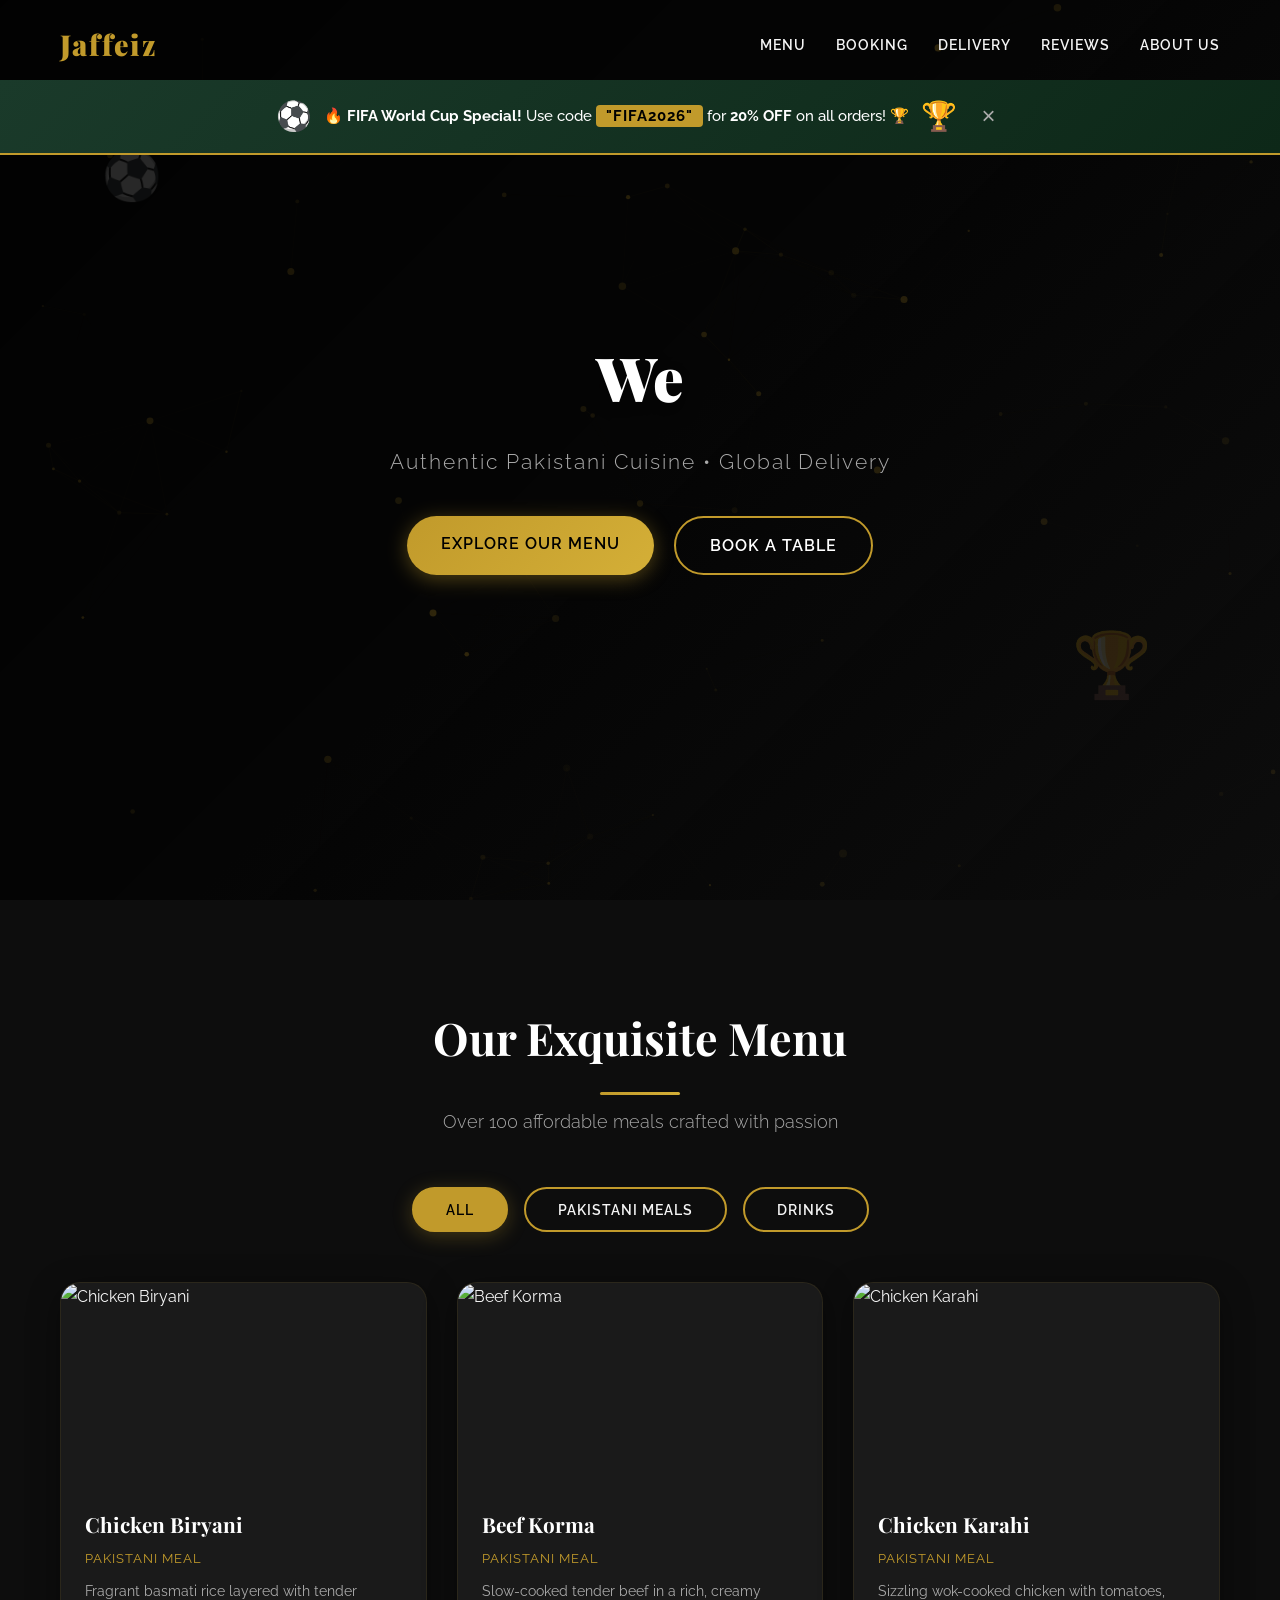
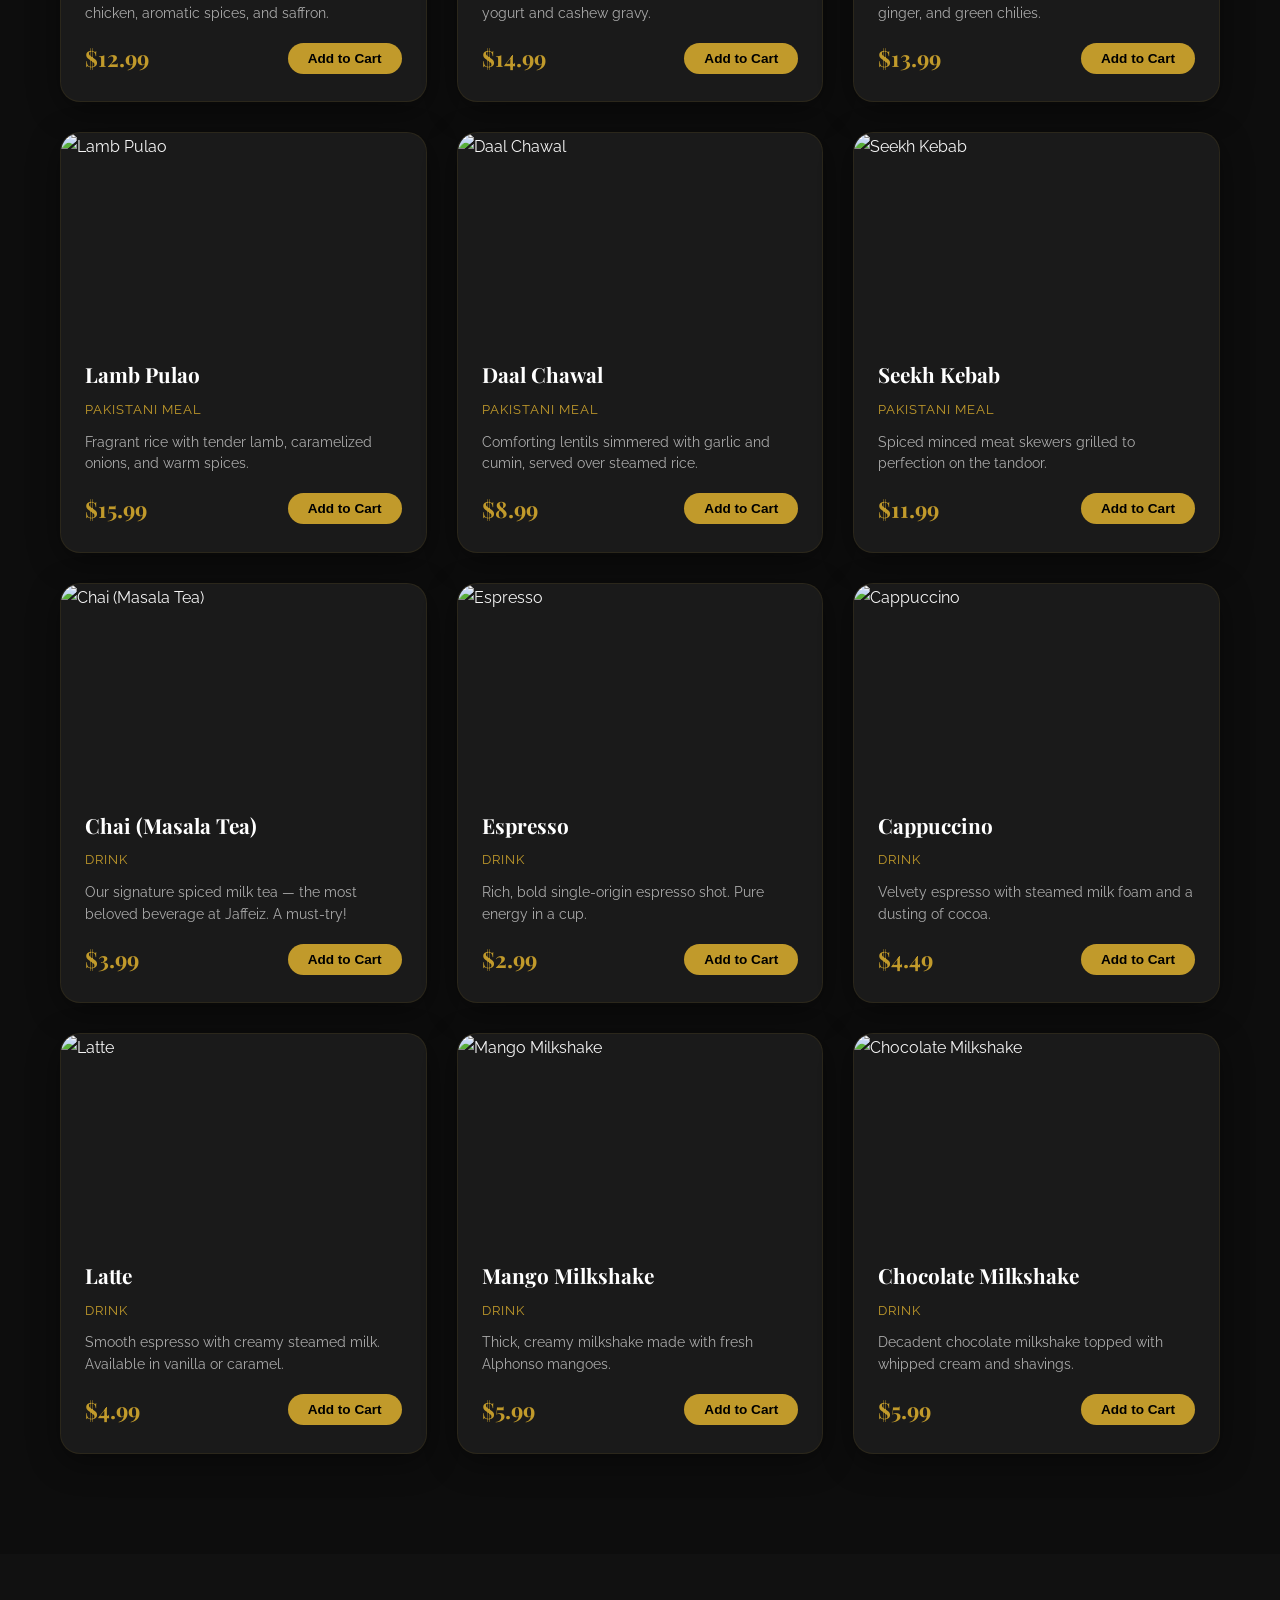
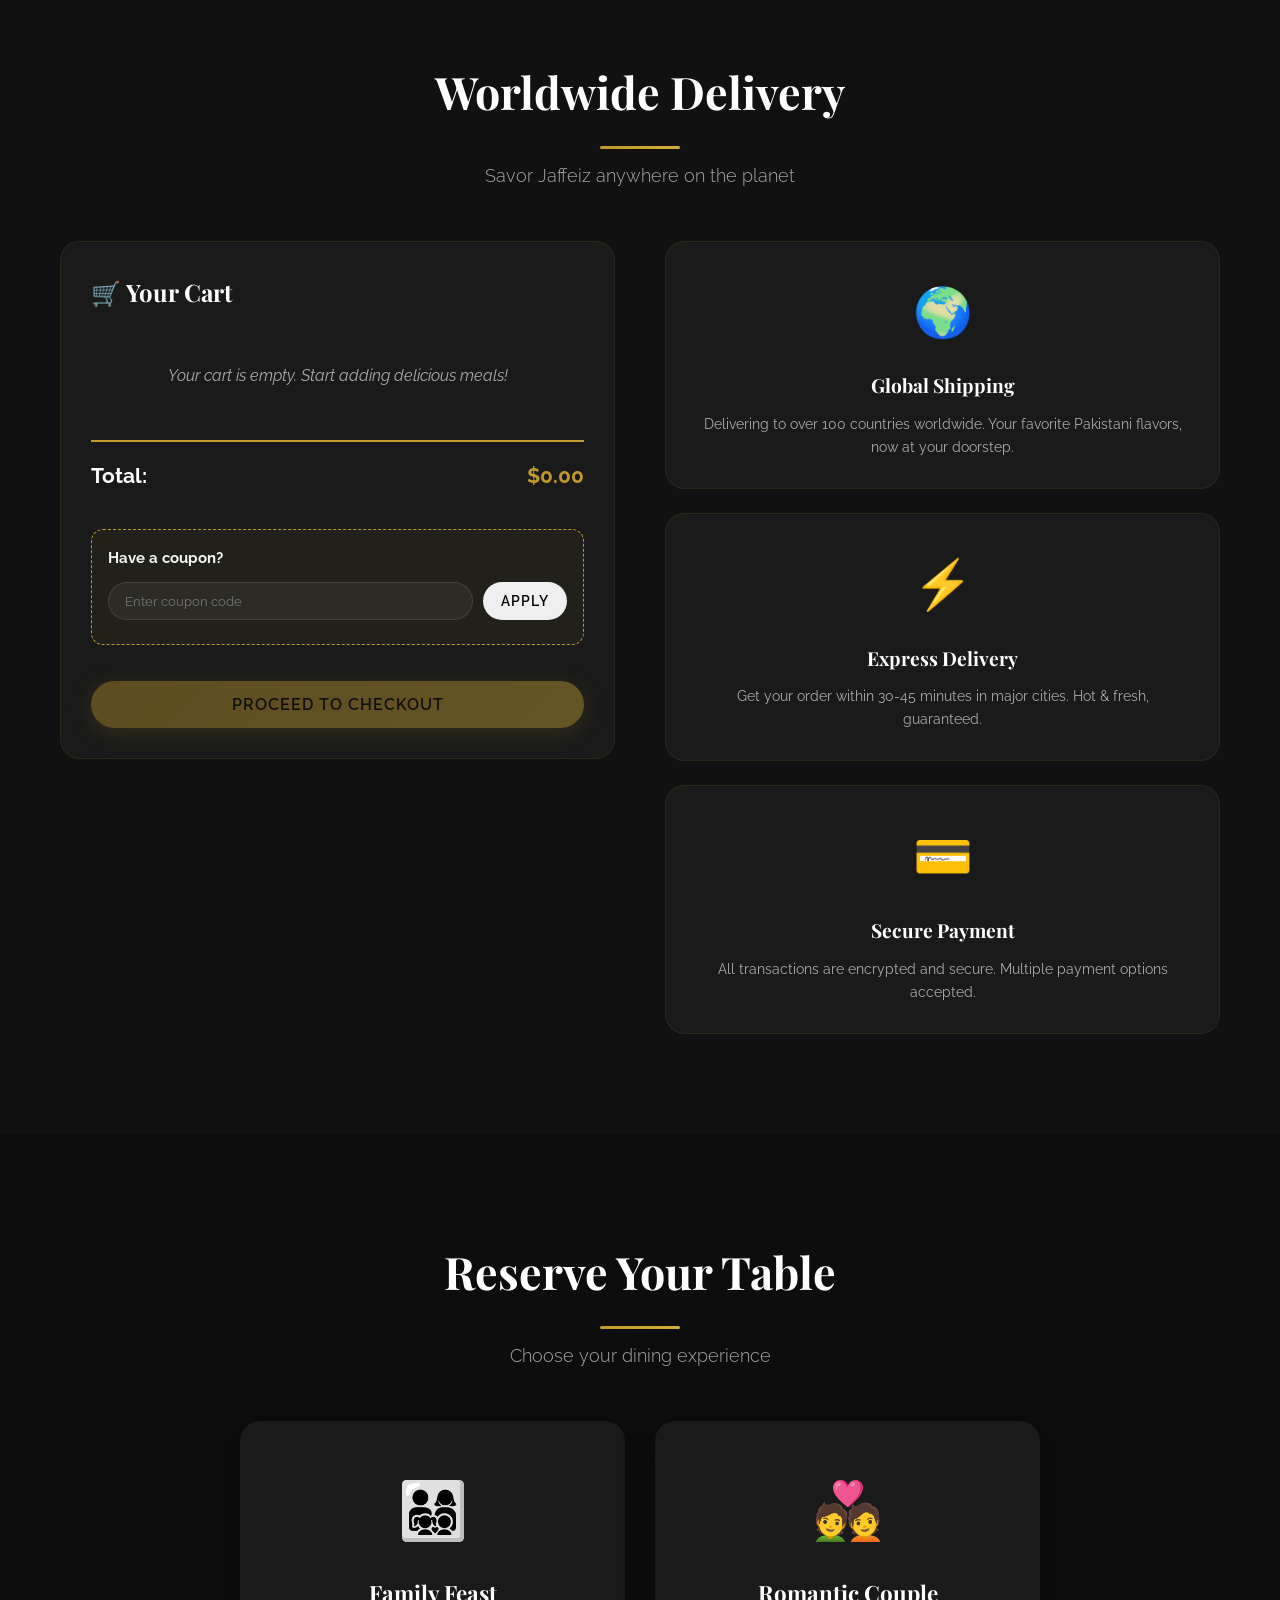
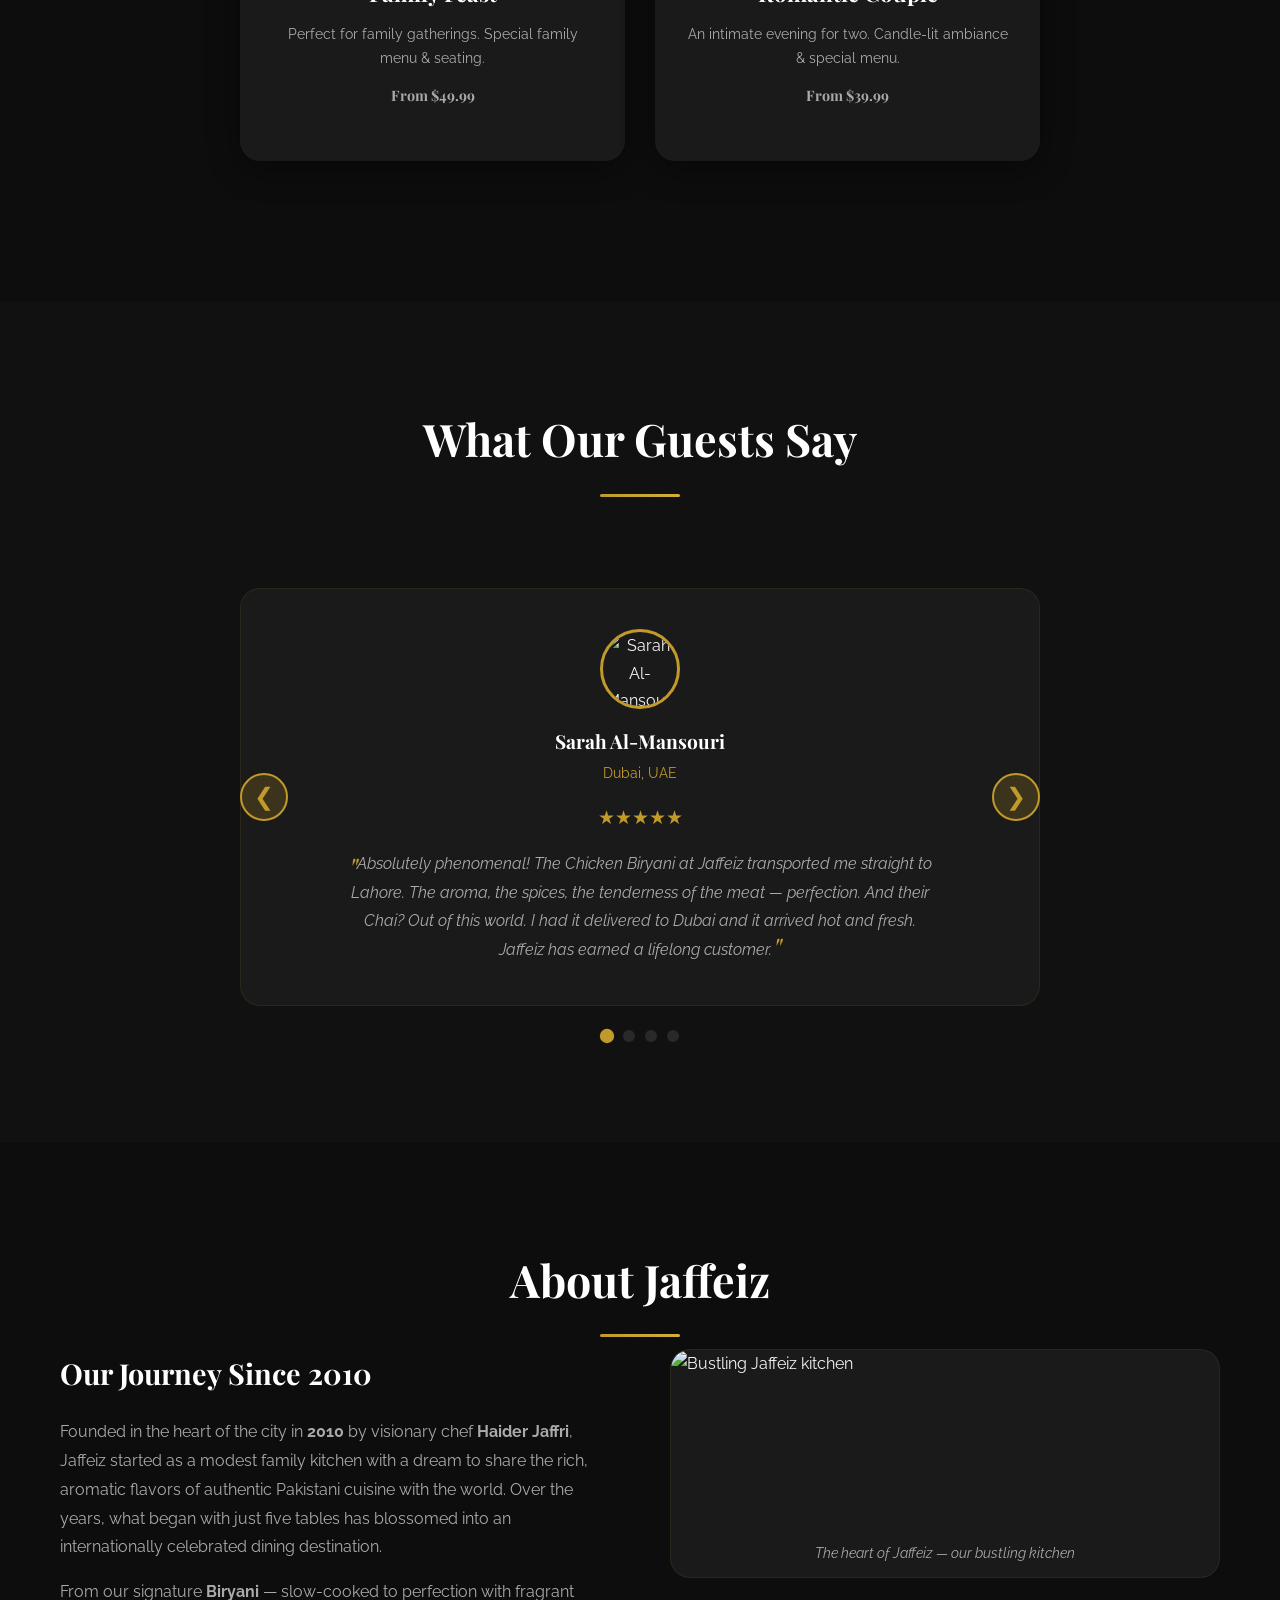
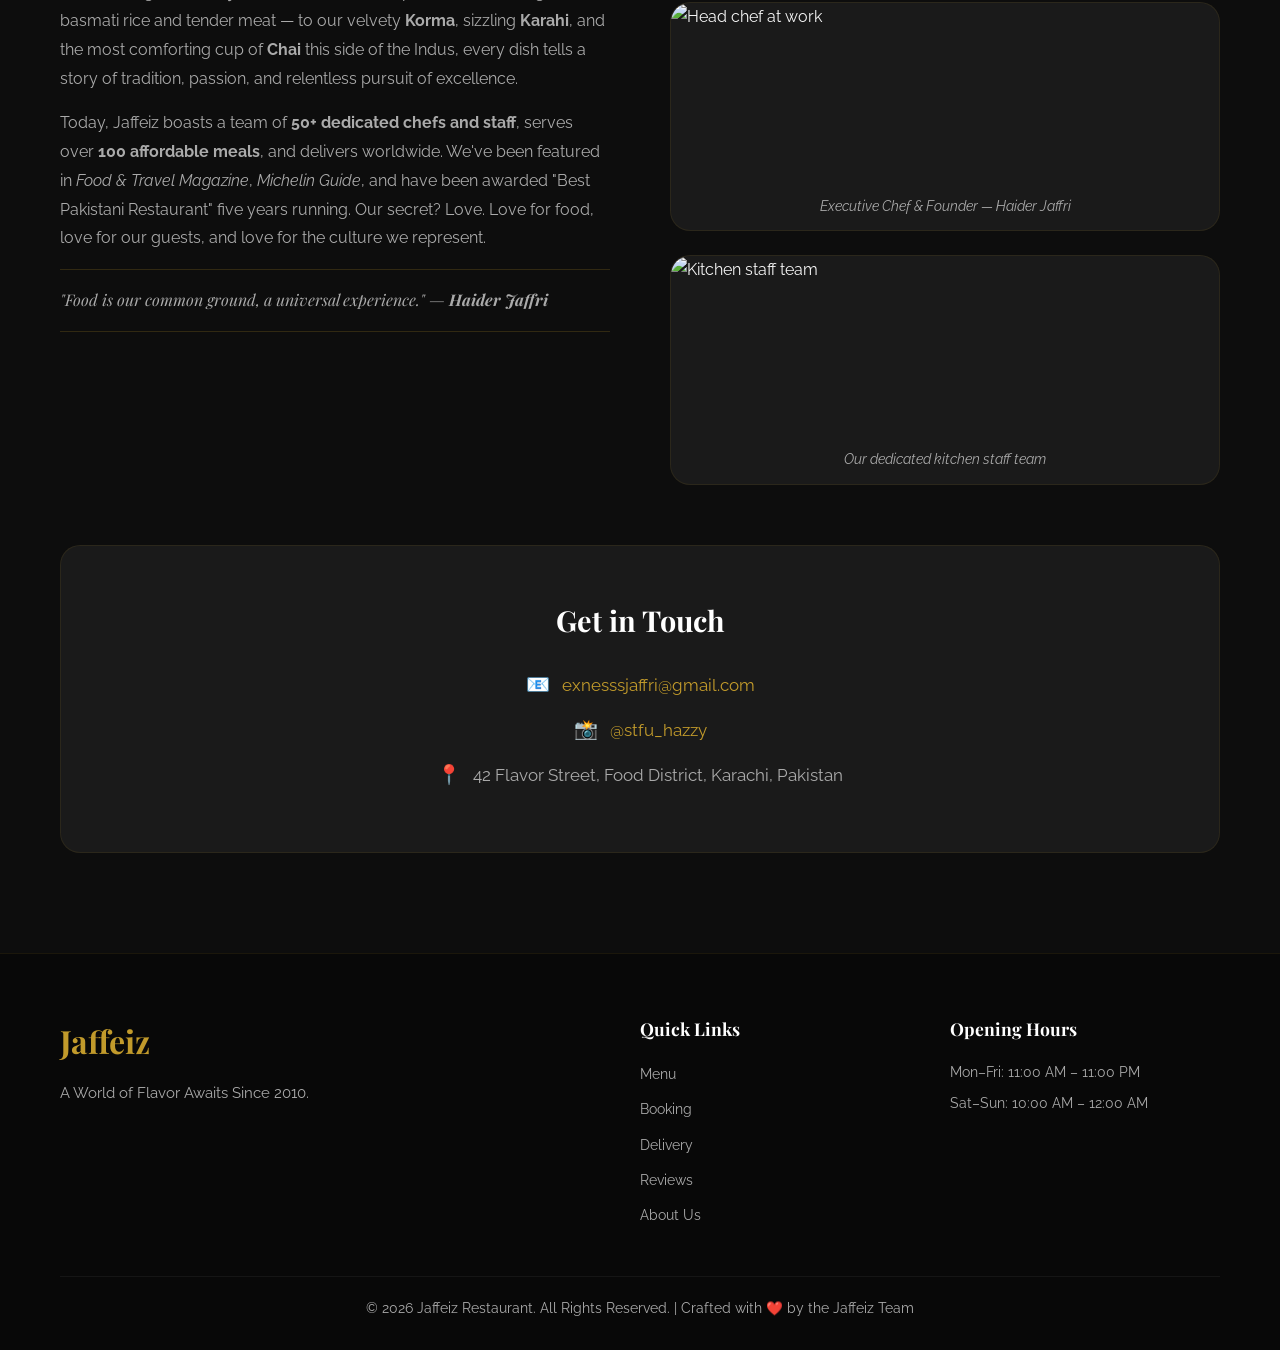
==== jaffeiz restaurant/index.html @ ce81fc6e "Add files via upload" ====
<!DOCTYPE html>
<html lang="en">
<head>
    <meta charset="UTF-8">
    <meta name="viewport" content="width=device-width, initial-scale=1.0">
    <title>Jaffeiz – A World of Flavor Awaits</title>
    <!-- Link to external CSS -->
    <link rel="stylesheet" href="styles.css">
    <!-- Google Fonts for elegant typography -->
    <link rel="preconnect" href="https://fonts.googleapis.com">
    <link rel="preconnect" href="https://fonts.gstatic.com" crossorigin>
    <link href="https://fonts.googleapis.com/css2?family=Playfair+Display:wght@400;700;900&family=Raleway:wght@300;400;600;700&display=swap" rel="stylesheet">
</head>
<body>

    <!-- ============================================================ -->
    <!-- 1. LOADING SCREEN                                             -->
    <!-- ============================================================ -->
    <div id="loading-screen">
        <div class="loader-content">
            <div class="loader-logo">Jaffeiz</div>
            <div class="loader-spinner"></div>
            <p class="loader-text">Serving up excellence...</p>
        </div>
    </div>

    <!-- ============================================================ -->
    <!-- 2. PARTICLE BACKGROUND (Canvas)                               -->
    <!-- ============================================================ -->
    <canvas id="particle-canvas"></canvas>

    <!-- ============================================================ -->
    <!-- 3. STICKY NAVIGATION                                          -->
    <!-- ============================================================ -->
    <nav id="navbar">
        <div class="nav-container">
            <a href="#" class="nav-logo">Jaffeiz</a>
            <ul class="nav-links" id="nav-links">
                <li><a href="#menu" class="nav-link">Menu</a></li>
                <li><a href="#booking" class="nav-link">Booking</a></li>
                <li><a href="#delivery" class="nav-link">Delivery</a></li>
                <li><a href="#reviews" class="nav-link">Reviews</a></li>
                <li><a href="#about" class="nav-link">About Us</a></li>
            </ul>
            <button class="nav-toggle" id="nav-toggle" aria-label="Toggle navigation">
                <span></span><span></span><span></span>
            </button>
        </div>
    </nav>

    <!-- ============================================================ -->
    <!-- 4. FIFA WORLD CUP PROMO BANNER                                -->
    <!-- ============================================================ -->
    <div id="promo-banner">
        <div class="promo-content">
            <span class="promo-icon">⚽</span>
            <p class="promo-text">
                🔥 <strong>FIFA World Cup Special!</strong> Use code <span class="promo-code">"FIFA2026"</span> for <strong>20% OFF</strong> on all orders! 🏆
            </p>
            <span class="promo-icon">🏆</span>
        </div>
        <button class="promo-close" id="promo-close">&times;</button>
    </div>

    <!-- ============================================================ -->
    <!-- 5. HERO SECTION                                               -->
    <!-- ============================================================ -->
    <section id="hero">
        <div class="hero-overlay"></div>
        <div class="hero-content">
            <h1 id="hero-heading"></h1>
            <p class="hero-subtitle fade-in">Authentic Pakistani Cuisine • Global Delivery</p>
            <div class="hero-cta fade-in">
                <a href="#menu" class="btn btn-primary">Explore Our Menu</a>
                <a href="#booking" class="btn btn-secondary">Book a Table</a>
            </div>
        </div>
        <!-- Decorative soccer ball animations -->
        <div class="floating-ball ball-1">⚽</div>
        <div class="floating-ball ball-2">🏆</div>
    </section>

    <!-- ============================================================ -->
    <!-- 6. CATEGORIZED MENU SECTION                                   -->
    <!-- ============================================================ -->
    <section id="menu" class="section">
        <div class="container">
            <h2 class="section-title slide-up">Our Exquisite Menu</h2>
            <p class="section-subtitle slide-up">Over 100 affordable meals crafted with passion</p>

            <!-- Filter Buttons -->
            <div class="filter-buttons fade-in">
                <button class="filter-btn active" data-filter="all">All</button>
                <button class="filter-btn" data-filter="pakistani">Pakistani Meals</button>
                <button class="filter-btn" data-filter="drinks">Drinks</button>
            </div>

            <!-- Menu Grid -->
            <div class="menu-grid" id="menu-grid">
                <!-- Menu items will be injected by JavaScript -->
            </div>
        </div>
    </section>

    <!-- ============================================================ -->
    <!-- 7. GLOBAL DELIVERY & COUPON SYSTEM (Cart)                     -->
    <!-- ============================================================ -->
    <section id="delivery" class="section bg-dark">
        <div class="container">
            <h2 class="section-title slide-up">Worldwide Delivery</h2>
            <p class="section-subtitle slide-up">Savor Jaffeiz anywhere on the planet</p>

            <div class="delivery-wrapper fade-in">
                <!-- Cart Overview -->
                <div class="cart-section">
                    <h3 class="cart-title">🛒 Your Cart</h3>
                    <div id="cart-items">
                        <p class="cart-empty">Your cart is empty. Start adding delicious meals!</p>
                    </div>
                    <div class="cart-total" id="cart-total">
                        <span>Total:</span>
                        <span id="total-price">$0.00</span>
                    </div>

                    <!-- Coupon System -->
                    <div class="coupon-section">
                        <h4>Have a coupon?</h4>
                        <div class="coupon-input-group">
                            <input type="text" id="coupon-input" placeholder="Enter coupon code" />
                            <button id="apply-coupon" class="btn btn-small">Apply</button>
                        </div>
                        <p id="coupon-message" class="coupon-message"></p>
                    </div>

                    <button id="checkout-btn" class="btn btn-primary" disabled>Proceed to Checkout</button>
                </div>

                <!-- Delivery Info -->
                <div class="delivery-info">
                    <div class="delivery-card">
                        <div class="delivery-icon">🌍</div>
                        <h4>Global Shipping</h4>
                        <p>Delivering to over 100 countries worldwide. Your favorite Pakistani flavors, now at your doorstep.</p>
                    </div>
                    <div class="delivery-card">
                        <div class="delivery-icon">⚡</div>
                        <h4>Express Delivery</h4>
                        <p>Get your order within 30-45 minutes in major cities. Hot & fresh, guaranteed.</p>
                    </div>
                    <div class="delivery-card">
                        <div class="delivery-icon">💳</div>
                        <h4>Secure Payment</h4>
                        <p>All transactions are encrypted and secure. Multiple payment options accepted.</p>
                    </div>
                </div>
            </div>
        </div>
    </section>

    <!-- ============================================================ -->
    <!-- 8. TABLE BOOKING & BILLING SECTION                            -->
    <!-- ============================================================ -->
    <section id="booking" class="section">
        <div class="container">
            <h2 class="section-title slide-up">Reserve Your Table</h2>
            <p class="section-subtitle slide-up">Choose your dining experience</p>

            <div class="booking-wrapper fade-in">
                <!-- Booking Type Selection -->
                <div class="booking-types">
                    <div class="booking-type-card" data-type="family">
                        <div class="booking-icon">👨‍👩‍👧‍👦</div>
                        <h3>Family Feast</h3>
                        <p>Perfect for family gatherings. Special family menu & seating.</p>
                        <p class="booking-price">From $49.99</p>
                    </div>
                    <div class="booking-type-card" data-type="romantic">
                        <div class="booking-icon">💑</div>
                        <h3>Romantic Couple</h3>
                        <p>An intimate evening for two. Candle-lit ambiance & special menu.</p>
                        <p class="booking-price">From $39.99</p>
                    </div>
                </div>

                <!-- Booking Form -->
                <div class="booking-form-wrapper" id="booking-form-wrapper" style="display: none;">
                    <h3 id="booking-form-title">Book Your Experience</h3>
                    <form id="booking-form">
                        <input type="hidden" id="booking-type" name="booking-type" />
                        <div class="form-row">
                            <div class="form-group">
                                <label for="book-name">Full Name</label>
                                <input type="text" id="book-name" name="name" placeholder="Enter your full name" required />
                            </div>
                            <div class="form-group">
                                <label for="book-email">Email Address</label>
                                <input type="email" id="book-email" name="email" placeholder="your@email.com" required />
                            </div>
                        </div>
                        <div class="form-row">
                            <div class="form-group">
                                <label for="book-date">Date</label>
                                <input type="date" id="book-date" name="date" required />
                            </div>
                            <div class="form-group">
                                <label for="book-time">Time</label>
                                <input type="time" id="book-time" name="time" required />
                            </div>
                        </div>
                        <div class="form-row">
                            <div class="form-group">
                                <label for="book-guests">Number of Guests</label>
                                <input type="number" id="book-guests" name="guests" min="1" max="20" value="2" required />
                            </div>
                            <div class="form-group">
                                <label for="book-phone">Phone Number</label>
                                <input type="tel" id="book-phone" name="phone" placeholder="+1 (555) 000-0000" required />
                            </div>
                        </div>
                        <div class="form-group">
                            <label for="book-special">Special Requests (optional)</label>
                            <textarea id="book-special" name="special" rows="3" placeholder="Any dietary requirements or special occasions?"></textarea>
                        </div>
                        <button type="submit" class="btn btn-primary">Proceed to Billing</button>
                    </form>
                </div>

                <!-- Billing / Checkout Form -->
                <div class="billing-form-wrapper" id="billing-form-wrapper" style="display: none;">
                    <h3>Complete Your Payment</h3>
                    <form id="billing-form">
                        <div class="form-row">
                            <div class="form-group">
                                <label for="billing-name">Cardholder Name</label>
                                <input type="text" id="billing-name" name="card-name" placeholder="Name on card" required />
                            </div>
                            <div class="form-group">
                                <label for="billing-card">Card Number</label>
                                <input type="text" id="billing-card" name="card-number" placeholder="1234 5678 9012 3456" maxlength="19" required />
                            </div>
                        </div>
                        <div class="form-row">
                            <div class="form-group">
                                <label for="billing-expiry">Expiry Date</label>
                                <input type="text" id="billing-expiry" name="expiry" placeholder="MM/YY" maxlength="5" required />
                            </div>
                            <div class="form-group">
                                <label for="billing-cvv">CVV</label>
                                <input type="text" id="billing-cvv" name="cvv" placeholder="123" maxlength="4" required />
                            </div>
                        </div>
                        <div class="billing-summary">
                            <p><strong>Booking:</strong> <span id="billing-summary-type"></span></p>
                            <p><strong>Date:</strong> <span id="billing-summary-date"></span></p>
                            <p><strong>Guests:</strong> <span id="billing-summary-guests"></span></p>
                            <p><strong>Total:</strong> <span id="billing-summary-total"></span></p>
                        </div>
                        <button type="submit" class="btn btn-primary">Pay Now — $<span id="billing-amount">49.99</span></button>
                        <button type="button" id="billing-back" class="btn btn-secondary">← Back</button>
                    </form>
                </div>
            </div>
        </div>
    </section>

    <!-- ============================================================ -->
    <!-- 9. FAKE REVIEWS SECTION (Carousel)                            -->
    <!-- ============================================================ -->
    <section id="reviews" class="section bg-dark">
        <div class="container">
            <h2 class="section-title slide-up">What Our Guests Say</h2>
            <p class="section-subtitle slide-up">Real experiences from our valued customers</p>

            <div class="reviews-carousel fade-in">
                <div class="reviews-track" id="reviews-track">
                    <!-- Reviews will be injected by JavaScript -->
                </div>
                <button class="review-nav review-prev" id="review-prev">❮</button>
                <button class="review-nav review-next" id="review-next">❯</button>
            </div>
            <div class="review-dots" id="review-dots"></div>
        </div>
    </section>

    <!-- ============================================================ -->
    <!-- 10. ABOUT US SECTION                                          -->
    <!-- ============================================================ -->
    <section id="about" class="section">
        <div class="container">
            <h2 class="section-title slide-up">About Jaffeiz</h2>

            <div class="about-wrapper">
                <!-- History -->
                <div class="about-text fade-in">
                    <h3>Our Journey Since 2010</h3>
                    <p>
                        Founded in the heart of the city in <strong>2010</strong> by visionary chef <strong>Haider Jaffri</strong>, 
                        Jaffeiz started as a modest family kitchen with a dream to share the rich, aromatic flavors of authentic 
                        Pakistani cuisine with the world. Over the years, what began with just five tables has blossomed into 
                        an internationally celebrated dining destination.
                    </p>
                    <p>
                        From our signature <strong>Biryani</strong> — slow-cooked to perfection with fragrant basmati rice and 
                        tender meat — to our velvety <strong>Korma</strong>, sizzling <strong>Karahi</strong>, and the most 
                        comforting cup of <strong>Chai</strong> this side of the Indus, every dish tells a story of tradition, 
                        passion, and relentless pursuit of excellence.
                    </p>
                    <p>
                        Today, Jaffeiz boasts a team of <strong>50+ dedicated chefs and staff</strong>, serves over 
                        <strong>100 affordable meals</strong>, and delivers worldwide. We've been featured in <em>Food & Travel 
                        Magazine</em>, <em>Michelin Guide</em>, and have been awarded "Best Pakistani Restaurant" five years 
                        running. Our secret? Love. Love for food, love for our guests, and love for the culture we represent.
                    </p>
                    <p class="about-quote">"Food is our common ground, a universal experience." — <strong>Haider Jaffri</strong></p>
                </div>

                <!-- Visuals: Kitchen & Staff -->
                <div class="about-visuals fade-in">
                    <div class="about-image-card">
                        <img src="https://images.unsplash.com/photo-1555396273-367ea4eb4db5?w=600&q=80" alt="Bustling Jaffeiz kitchen" loading="lazy" />
                        <p class="image-caption">The heart of Jaffeiz — our bustling kitchen</p>
                    </div>
                    <div class="about-image-card">
                        <img src="https://images.unsplash.com/photo-1577219491135-ce391730fb2c?w=600&q=80" alt="Head chef at work" loading="lazy" />
                        <p class="image-caption">Executive Chef & Founder — Haider Jaffri</p>
                    </div>
                    <div class="about-image-card">
                        <img src="https://images.unsplash.com/photo-1581299894007-aaa50297cf16?w=600&q=80" alt="Kitchen staff team" loading="lazy" />
                        <p class="image-caption">Our dedicated kitchen staff team</p>
                    </div>
                </div>
            </div>

            <!-- Contact Info -->
            <div class="contact-info fade-in">
                <h3>Get in Touch</h3>
                <div class="contact-details">
                    <p><span class="contact-icon">📧</span> <a href="mailto:exnesssjaffri@gmail.com">exnesssjaffri@gmail.com</a></p>
                    <p><span class="contact-icon">📸</span> <a href="https://instagram.com/stfu_hazzy" target="_blank" rel="noopener">@stfu_hazzy</a></p>
                    <p><span class="contact-icon">📍</span> 42 Flavor Street, Food District, Karachi, Pakistan</p>
                </div>
            </div>
        </div>
    </section>

    <!-- ============================================================ -->
    <!-- 11. FOOTER                                                    -->
    <!-- ============================================================ -->
    <footer id="footer">
        <div class="container">
            <div class="footer-content">
                <div class="footer-brand">
                    <h3>Jaffeiz</h3>
                    <p>A World of Flavor Awaits Since 2010.</p>
                </div>
                <div class="footer-links">
                    <h4>Quick Links</h4>
                    <ul>
                        <li><a href="#menu">Menu</a></li>
                        <li><a href="#booking">Booking</a></li>
                        <li><a href="#delivery">Delivery</a></li>
                        <li><a href="#reviews">Reviews</a></li>
                        <li><a href="#about">About Us</a></li>
                    </ul>
                </div>
                <div class="footer-hours">
                    <h4>Opening Hours</h4>
                    <p>Mon–Fri: 11:00 AM – 11:00 PM</p>
                    <p>Sat–Sun: 10:00 AM – 12:00 AM</p>
                </div>
            </div>
            <div class="footer-bottom">
                <p>&copy; 2026 Jaffeiz Restaurant. All Rights Reserved. | Crafted with ❤️ by the Jaffeiz Team</p>
            </div>
        </div>
    </footer>

    <!-- ============================================================ -->
    <!-- 12. SUCCESS MODAL                                             -->
    <!-- ============================================================ -->
    <div id="success-modal" class="modal-overlay" style="display: none;">
        <div class="modal-content">
            <div class="modal-icon">✅</div>
            <h2>Payment Successful!</h2>
            <p>A confirmation email has been sent to your email address regarding your table booking.</p>
            <button id="modal-close" class="btn btn-primary">Great, Thanks!</button>
        </div>
    </div>

    <!-- Link to external JavaScript -->
    <script src="script.js"></script>
</body>
</html>
---- jaffeiz restaurant/styles.css ----
/* ================================================================
   JAFFEIZ RESTAURANT — Complete Stylesheet
   ================================================================
   Theme: Elegant, Premium, Professional with FIFA World Cup festivity
   Fonts: Playfair Display (headings) + Raleway (body)
   ================================================================ */

/* ---- CSS Variables / Design Tokens ---- */
:root {
    --color-primary: #c19a2b;        /* Gold accent — FIFA trophy inspired */
    --color-primary-dark: #9e7d1f;
    --color-primary-light: #e8c84a;
    --color-secondary: #1a3a2a;      /* Deep green — soccer field inspired */
    --color-secondary-light: #2d5a3f;
    --color-accent: #d4af37;         /* Rich gold */
    --color-bg-dark: #0d0d0d;
    --color-bg-section: #111;
    --color-bg-card: #1a1a1a;
    --color-text: #f5f5f5;
    --color-text-muted: #aaa;
    --color-white: #fff;
    --color-black: #000;
    --color-overlay: rgba(0, 0, 0, 0.7);
    --color-success: #28a745;
    --color-error: #dc3545;
    --font-heading: 'Playfair Display', serif;
    --font-body: 'Raleway', sans-serif;
    --transition: 0.3s ease;
    --shadow: 0 8px 32px rgba(0, 0, 0, 0.4);
    --shadow-hover: 0 12px 48px rgba(0, 0, 0, 0.6);
    --radius: 12px;
    --radius-lg: 20px;
}

/* ---- Reset & Base ---- */
*,
*::before,
*::after {
    margin: 0;
    padding: 0;
    box-sizing: border-box;
}

html {
    scroll-behavior: smooth;
    font-size: 16px;
}

body {
    font-family: var(--font-body);
    background-color: var(--color-bg-dark);
    color: var(--color-text);
    line-height: 1.7;
    overflow-x: hidden;
    position: relative;
}

a {
    text-decoration: none;
    color: inherit;
}

ul {
    list-style: none;
}

img {
    max-width: 100%;
    height: auto;
    display: block;
}

/* ---- Container ---- */
.container {
    width: 100%;
    max-width: 1200px;
    margin: 0 auto;
    padding: 0 20px;
}

/* ---- Section ---- */
.section {
    padding: 100px 0;
    position: relative;
    z-index: 1;
}

.section-title {
    font-family: var(--font-heading);
    font-size: 2.8rem;
    font-weight: 700;
    text-align: center;
    margin-bottom: 12px;
    color: var(--color-white);
    position: relative;
}

.section-title::after {
    content: '';
    display: block;
    width: 80px;
    height: 3px;
    background: linear-gradient(90deg, var(--color-primary), var(--color-accent));
    margin: 16px auto 0;
    border-radius: 2px;
}

.section-subtitle {
    text-align: center;
    font-size: 1.1rem;
    color: var(--color-text-muted);
    margin-bottom: 50px;
    font-weight: 300;
}

.bg-dark {
    background-color: var(--color-bg-section);
}

/* ---- Buttons ---- */
.btn {
    display: inline-block;
    padding: 14px 34px;
    font-family: var(--font-body);
    font-size: 1rem;
    font-weight: 600;
    border: none;
    border-radius: 50px;
    cursor: pointer;
    transition: var(--transition);
    text-transform: uppercase;
    letter-spacing: 1px;
}

.btn-primary {
    background: linear-gradient(135deg, var(--color-primary), var(--color-accent));
    color: var(--color-black);
    box-shadow: 0 4px 20px rgba(193, 154, 43, 0.4);
}

.btn-primary:hover {
    transform: translateY(-3px);
    box-shadow: 0 8px 30px rgba(193, 154, 43, 0.6);
}

.btn-secondary {
    background: transparent;
    color: var(--color-white);
    border: 2px solid var(--color-primary);
}

.btn-secondary:hover {
    background: var(--color-primary);
    color: var(--color-black);
    transform: translateY(-3px);
}

.btn-small {
    padding: 8px 18px;
    font-size: 0.85rem;
}

/* ================================================================
   1. LOADING SCREEN
   ================================================================ */
#loading-screen {
    position: fixed;
    top: 0;
    left: 0;
    width: 100%;
    height: 100%;
    background: var(--color-bg-dark);
    display: flex;
    align-items: center;
    justify-content: center;
    z-index: 10000;
    transition: opacity 0.6s ease, visibility 0.6s ease;
}

#loading-screen.hidden {
    opacity: 0;
    visibility: hidden;
}

.loader-content {
    text-align: center;
}

.loader-logo {
    font-family: var(--font-heading);
    font-size: 3.5rem;
    font-weight: 900;
    color: var(--color-primary);
    letter-spacing: 4px;
    margin-bottom: 24px;
    animation: pulse-logo 1.5s ease-in-out infinite;
}

@keyframes pulse-logo {
    0%, 100% { transform: scale(1); opacity: 1; }
    50% { transform: scale(1.05); opacity: 0.8; }
}

.loader-spinner {
    width: 50px;
    height: 50px;
    border: 4px solid var(--color-bg-card);
    border-top: 4px solid var(--color-primary);
    border-radius: 50%;
    margin: 0 auto 20px;
    animation: spin 1s linear infinite;
}

@keyframes spin {
    0% { transform: rotate(0deg); }
    100% { transform: rotate(360deg); }
}

.loader-text {
    font-size: 1rem;
    color: var(--color-text-muted);
    letter-spacing: 2px;
    animation: fade-blink 1.5s ease-in-out infinite;
}

@keyframes fade-blink {
    0%, 100% { opacity: 0.5; }
    50% { opacity: 1; }
}

/* ================================================================
   2. PARTICLE CANVAS BACKGROUND
   ================================================================ */
#particle-canvas {
    position: fixed;
    top: 0;
    left: 0;
    width: 100%;
    height: 100%;
    z-index: 0;
    pointer-events: none;
}

/* ================================================================
   3. STICKY NAVIGATION
   ================================================================ */
#navbar {
    position: fixed;
    top: 0;
    left: 0;
    width: 100%;
    z-index: 1000;
    background: transparent;
    padding: 20px 0;
    transition: var(--transition);
}

#navbar.scrolled {
    background: rgba(13, 13, 13, 0.98);
    backdrop-filter: blur(20px);
    -webkit-backdrop-filter: blur(20px);
    padding: 12px 0;
    box-shadow: 0 4px 30px rgba(0, 0, 0, 0.5);
}

.nav-container {
    max-width: 1200px;
    margin: 0 auto;
    padding: 0 20px;
    display: flex;
    align-items: center;
    justify-content: space-between;
}

.nav-logo {
    font-family: var(--font-heading);
    font-size: 1.8rem;
    font-weight: 900;
    color: var(--color-primary);
    letter-spacing: 2px;
}

.nav-links {
    display: flex;
    align-items: center;
    gap: 30px;
}

.nav-link {
    font-size: 0.9rem;
    font-weight: 600;
    color: var(--color-text);
    text-transform: uppercase;
    letter-spacing: 1px;
    position: relative;
    padding: 4px 0;
    transition: var(--transition);
}

.nav-link::after {
    content: '';
    position: absolute;
    bottom: 0;
    left: 0;
    width: 0;
    height: 2px;
    background: var(--color-primary);
    transition: var(--transition);
}

.nav-link:hover::after,
.nav-link.active::after {
    width: 100%;
}

.nav-link:hover {
    color: var(--color-primary);
}

/* Mobile Nav Toggle */
.nav-toggle {
    display: none;
    flex-direction: column;
    gap: 5px;
    background: none;
    border: none;
    cursor: pointer;
    padding: 4px;
}

.nav-toggle span {
    display: block;
    width: 28px;
    height: 2px;
    background: var(--color-white);
    transition: var(--transition);
}

.nav-toggle.active span:nth-child(1) {
    transform: rotate(45deg) translate(5px, 5px);
}

.nav-toggle.active span:nth-child(2) {
    opacity: 0;
}

.nav-toggle.active span:nth-child(3) {
    transform: rotate(-45deg) translate(5px, -5px);
}

/* ================================================================
   4. FIFA WORLD CUP PROMO BANNER
   ================================================================ */
#promo-banner {
    position: fixed;
    top: 80px;
    left: 0;
    width: 100%;
    z-index: 999;
    background: linear-gradient(135deg, #1a3a2a, #0d2818);
    padding: 12px 20px;
    display: flex;
    align-items: center;
    justify-content: center;
    gap: 16px;
    border-bottom: 2px solid var(--color-primary);
    animation: slide-down 0.5s ease;
    transition: transform 0.4s ease, opacity 0.4s ease;
}

#promo-banner.hidden {
    transform: translateY(-100%);
    opacity: 0;
}

@keyframes slide-down {
    from { transform: translateY(-100%); }
    to { transform: translateY(0); }
}

.promo-content {
    display: flex;
    align-items: center;
    gap: 12px;
}

.promo-icon {
    font-size: 1.8rem;
    animation: bounce 2s ease-in-out infinite;
}

@keyframes bounce {
    0%, 100% { transform: translateY(0); }
    50% { transform: translateY(-6px); }
}

.promo-text {
    font-size: 0.95rem;
    color: var(--color-white);
    font-weight: 500;
}

.promo-code {
    background: var(--color-primary);
    color: var(--color-black);
    padding: 2px 10px;
    border-radius: 4px;
    font-weight: 700;
    letter-spacing: 1px;
}

.promo-close {
    background: none;
    border: none;
    color: var(--color-text-muted);
    font-size: 1.5rem;
    cursor: pointer;
    transition: var(--transition);
    padding: 0 8px;
}

.promo-close:hover {
    color: var(--color-white);
}

/* ================================================================
   5. HERO SECTION
   ================================================================ */
#hero {
    min-height: 100vh;
    display: flex;
    align-items: center;
    justify-content: center;
    position: relative;
    background: url('https://images.unsplash.com/photo-1414235077428-338989a2e8c0?w=1920&q=80') center/cover no-repeat fixed;
    overflow: hidden;
    z-index: 1;
}

.hero-overlay {
    position: absolute;
    top: 0;
    left: 0;
    width: 100%;
    height: 100%;
    background: linear-gradient(135deg, rgba(0,0,0,0.85) 0%, rgba(0,0,0,0.6) 50%, rgba(13,13,13,0.85) 100%);
    z-index: 1;
}

.hero-content {
    position: relative;
    z-index: 2;
    text-align: center;
    padding: 0 20px;
    max-width: 800px;
}

#hero-heading {
    font-family: var(--font-heading);
    font-size: 3.8rem;
    font-weight: 900;
    color: var(--color-white);
    margin-bottom: 16px;
    min-height: 100px;
    text-shadow: 0 4px 20px rgba(0,0,0,0.5);
}

.hero-subtitle {
    font-size: 1.3rem;
    color: var(--color-text-muted);
    margin-bottom: 36px;
    font-weight: 300;
    letter-spacing: 2px;
}

.hero-cta {
    display: flex;
    gap: 20px;
    justify-content: center;
    flex-wrap: wrap;
}

/* Floating soccer balls */
.floating-ball {
    position: absolute;
    font-size: 3rem;
    z-index: 2;
    opacity: 0.15;
    animation: float-around 12s ease-in-out infinite;
    pointer-events: none;
}

.ball-1 {
    top: 15%;
    left: 8%;
    animation-delay: 0s;
}

.ball-2 {
    bottom: 20%;
    right: 10%;
    font-size: 4rem;
    animation-delay: 4s;
}

@keyframes float-around {
    0%, 100% { transform: translate(0, 0) rotate(0deg); }
    25% { transform: translate(30px, -30px) rotate(90deg); }
    50% { transform: translate(-20px, 20px) rotate(180deg); }
    75% { transform: translate(20px, -20px) rotate(270deg); }
}

/* ================================================================
   6. CATEGORIZED MENU SECTION
   ================================================================ */
.filter-buttons {
    display: flex;
    justify-content: center;
    gap: 16px;
    margin-bottom: 50px;
    flex-wrap: wrap;
}

.filter-btn {
    padding: 12px 32px;
    font-family: var(--font-body);
    font-size: 0.9rem;
    font-weight: 600;
    border: 2px solid var(--color-primary);
    background: transparent;
    color: var(--color-text);
    border-radius: 50px;
    cursor: pointer;
    transition: var(--transition);
    text-transform: uppercase;
    letter-spacing: 1px;
}

.filter-btn:hover,
.filter-btn.active {
    background: var(--color-primary);
    color: var(--color-black);
    box-shadow: 0 4px 20px rgba(193, 154, 43, 0.3);
}

.menu-grid {
    display: grid;
    grid-template-columns: repeat(auto-fill, minmax(280px, 1fr));
    gap: 30px;
}

/* Menu Item Card */
.menu-item {
    background: var(--color-bg-card);
    border-radius: var(--radius-lg);
    overflow: hidden;
    transition: var(--transition);
    cursor: pointer;
    box-shadow: var(--shadow);
    border: 1px solid rgba(193, 154, 43, 0.1);
    animation: fadeInUp 0.6s ease forwards;
    opacity: 0;
}

.menu-item:hover {
    transform: translateY(-8px) scale(1.02);
    box-shadow: var(--shadow-hover);
    border-color: var(--color-primary);
}

.menu-item-image {
    width: 100%;
    height: 200px;
    object-fit: cover;
    transition: var(--transition);
}

.menu-item:hover .menu-item-image {
    transform: scale(1.1);
}

.menu-item-info {
    padding: 24px;
}

.menu-item-name {
    font-family: var(--font-heading);
    font-size: 1.3rem;
    font-weight: 700;
    margin-bottom: 6px;
    color: var(--color-white);
}

.menu-item-category {
    font-size: 0.8rem;
    color: var(--color-primary);
    text-transform: uppercase;
    letter-spacing: 1px;
    margin-bottom: 10px;
}

.menu-item-description {
    font-size: 0.9rem;
    color: var(--color-text-muted);
    margin-bottom: 16px;
    line-height: 1.5;
}

.menu-item-footer {
    display: flex;
    align-items: center;
    justify-content: space-between;
}

.menu-item-price {
    font-family: var(--font-heading);
    font-size: 1.4rem;
    font-weight: 700;
    color: var(--color-primary);
}

.add-to-cart-btn {
    padding: 8px 20px;
    background: var(--color-primary);
    color: var(--color-black);
    border: none;
    border-radius: 50px;
    font-weight: 700;
    font-size: 0.85rem;
    cursor: pointer;
    transition: var(--transition);
}

.add-to-cart-btn:hover {
    background: var(--color-primary-light);
    transform: scale(1.05);
}

/* Floating animation on hover */
.menu-item:hover .menu-item-image {
    animation: float-image 2s ease-in-out infinite;
}

@keyframes float-image {
    0%, 100% { transform: translateY(0) scale(1.1); }
    50% { transform: translateY(-10px) scale(1.1); }
}

@keyframes fadeInUp {
    from { opacity: 0; transform: translateY(40px); }
    to { opacity: 1; transform: translateY(0); }
}

/* ================================================================
   7. DELIVERY & CART SECTION
   ================================================================ */
.delivery-wrapper {
    display: grid;
    grid-template-columns: 1fr 1fr;
    gap: 50px;
    align-items: start;
}

/* Cart */
.cart-section {
    background: var(--color-bg-card);
    border-radius: var(--radius-lg);
    padding: 30px;
    border: 1px solid rgba(193, 154, 43, 0.1);
}

.cart-title {
    font-family: var(--font-heading);
    font-size: 1.5rem;
    margin-bottom: 20px;
    color: var(--color-white);
}

#cart-items {
    margin-bottom: 20px;
    max-height: 300px;
    overflow-y: auto;
}

.cart-item {
    display: flex;
    align-items: center;
    justify-content: space-between;
    padding: 12px 0;
    border-bottom: 1px solid rgba(255,255,255,0.05);
}

.cart-item:last-child {
    border-bottom: none;
}

.cart-item-name {
    font-weight: 600;
    flex: 1;
}

.cart-item-qty {
    display: flex;
    align-items: center;
    gap: 8px;
    margin: 0 16px;
}

.qty-btn {
    width: 28px;
    height: 28px;
    border-radius: 50%;
    border: 1px solid var(--color-primary);
    background: transparent;
    color: var(--color-primary);
    font-size: 1rem;
    cursor: pointer;
    display: flex;
    align-items: center;
    justify-content: center;
    transition: var(--transition);
}

.qty-btn:hover {
    background: var(--color-primary);
    color: var(--color-black);
}

.cart-item-price {
    color: var(--color-primary);
    font-weight: 700;
    min-width: 60px;
    text-align: right;
}

.cart-item-remove {
    background: none;
    border: none;
    color: var(--color-error);
    font-size: 1.2rem;
    cursor: pointer;
    padding: 4px;
    margin-left: 12px;
    transition: var(--transition);
}

.cart-item-remove:hover {
    transform: scale(1.2);
}

.cart-empty {
    color: var(--color-text-muted);
    text-align: center;
    padding: 30px 0;
    font-style: italic;
}

.cart-total {
    display: flex;
    justify-content: space-between;
    font-size: 1.3rem;
    font-weight: 700;
    padding: 16px 0;
    border-top: 2px solid var(--color-primary);
    color: var(--color-white);
}

#total-price {
    color: var(--color-primary);
}

/* Coupon */
.coupon-section {
    margin: 20px 0;
    padding: 16px;
    background: rgba(193, 154, 43, 0.05);
    border-radius: var(--radius);
    border: 1px dashed var(--color-primary);
}

.coupon-section h4 {
    margin-bottom: 10px;
    color: var(--color-text);
    font-size: 0.95rem;
}

.coupon-input-group {
    display: flex;
    gap: 10px;
}

.coupon-input-group input {
    flex: 1;
    padding: 10px 16px;
    border-radius: 50px;
    border: 1px solid rgba(255,255,255,0.1);
    background: rgba(255,255,255,0.05);
    color: var(--color-white);
    font-family: var(--font-body);
    outline: none;
    transition: var(--transition);
}

.coupon-input-group input:focus {
    border-color: var(--color-primary);
}

.coupon-message {
    margin-top: 8px;
    font-size: 0.85rem;
}

.coupon-message.success { color: var(--color-success); }
.coupon-message.error { color: var(--color-error); }

#checkout-btn {
    width: 100%;
    margin-top: 16px;
}

#checkout-btn:disabled {
    opacity: 0.4;
    cursor: not-allowed;
    transform: none;
}

/* Delivery Info Cards */
.delivery-info {
    display: grid;
    gap: 24px;
}

.delivery-card {
    background: var(--color-bg-card);
    border-radius: var(--radius-lg);
    padding: 30px;
    text-align: center;
    border: 1px solid rgba(193, 154, 43, 0.1);
    transition: var(--transition);
}

.delivery-card:hover {
    transform: translateY(-4px);
    box-shadow: var(--shadow-hover);
    border-color: var(--color-primary);
}

.delivery-icon {
    font-size: 3rem;
    margin-bottom: 16px;
}

.delivery-card h4 {
    font-family: var(--font-heading);
    font-size: 1.2rem;
    margin-bottom: 10px;
    color: var(--color-white);
}

.delivery-card p {
    font-size: 0.9rem;
    color: var(--color-text-muted);
    line-height: 1.6;
}

/* ================================================================
   8. BOOKING & BILLING SECTION
   ================================================================ */
.booking-wrapper {
    max-width: 800px;
    margin: 0 auto;
}

/* Booking Type Cards */
.booking-types {
    display: grid;
    grid-template-columns: 1fr 1fr;
    gap: 30px;
    margin-bottom: 40px;
}

.booking-type-card {
    background: var(--color-bg-card);
    border-radius: var(--radius-lg);
    padding: 40px 30px;
    text-align: center;
    border: 2px solid transparent;
    cursor: pointer;
    transition: var(--transition);
    box-shadow: var(--shadow);
}

.booking-type-card:hover {
    transform: translateY(-6px);
    box-shadow: var(--shadow-hover);
}

.booking-type-card.selected {
    border-color: var(--color-primary);
    background: linear-gradient(135deg, rgba(193,154,43,0.1), transparent);
}

.booking-icon {
    font-size: 3.5rem;
    margin-bottom: 16px;
}

.booking-type-card h3 {
    font-family: var(--font-heading);
    font-size: 1.4rem;
    margin-bottom: 10px;
    color: var(--color-white);
}

.booking-type-card p {
    font-size: 0.9rem;
    color: var(--color-text-muted);
    margin-bottom: 12px;
}

.booking-price {
    font-family: var(--font-heading);
    font-size: 1.3rem;
    font-weight: 700;
    color: var(--color-primary);
}

/* Booking & Billing Forms */
.booking-form-wrapper,
.billing-form-wrapper {
    background: var(--color-bg-card);
    border-radius: var(--radius-lg);
    padding: 40px;
    border: 1px solid rgba(193, 154, 43, 0.1);
    margin-top: 30px;
}

.booking-form-wrapper h3,
.billing-form-wrapper h3 {
    font-family: var(--font-heading);
    font-size: 1.5rem;
    margin-bottom: 24px;
    color: var(--color-white);
}

.form-row {
    display: grid;
    grid-template-columns: 1fr 1fr;
    gap: 20px;
}

.form-group {
    margin-bottom: 20px;
}

.form-group label {
    display: block;
    font-size: 0.85rem;
    font-weight: 600;
    color: var(--color-text-muted);
    margin-bottom: 6px;
    text-transform: uppercase;
    letter-spacing: 1px;
}

.form-group input,
.form-group textarea,
.form-group select {
    width: 100%;
    padding: 12px 16px;
    border-radius: var(--radius);
    border: 1px solid rgba(255,255,255,0.1);
    background: rgba(255,255,255,0.05);
    color: var(--color-white);
    font-family: var(--font-body);
    font-size: 0.95rem;
    outline: none;
    transition: var(--transition);
}

.form-group input:focus,
.form-group textarea:focus {
    border-color: var(--color-primary);
    box-shadow: 0 0 0 3px rgba(193, 154, 43, 0.15);
}

.form-group textarea {
    resize: vertical;
    min-height: 80px;
}

/* Billing Summary */
.billing-summary {
    background: rgba(193, 154, 43, 0.05);
    border-radius: var(--radius);
    padding: 20px;
    margin-bottom: 24px;
    border: 1px dashed var(--color-primary);
}

.billing-summary p {
    margin-bottom: 8px;
    font-size: 1rem;
    color: var(--color-text);
}

.billing-summary p:last-child {
    margin-bottom: 0;
}

.billing-summary strong {
    color: var(--color-white);
}

.billing-summary span {
    color: var(--color-primary);
}

#billing-back {
    margin-top: 12px;
    width: 100%;
}

/* ================================================================
   9. REVIEWS CAROUSEL
   ================================================================ */
.reviews-carousel {
    position: relative;
    overflow: hidden;
    max-width: 800px;
    margin: 0 auto;
}

.reviews-track {
    display: flex;
    transition: transform 0.5s ease;
}

.review-card {
    min-width: 100%;
    padding: 40px;
    background: var(--color-bg-card);
    border-radius: var(--radius-lg);
    text-align: center;
    border: 1px solid rgba(193, 154, 43, 0.1);
}

.review-avatar {
    width: 80px;
    height: 80px;
    border-radius: 50%;
    object-fit: cover;
    margin: 0 auto 16px;
    border: 3px solid var(--color-primary);
}

.review-name {
    font-family: var(--font-heading);
    font-size: 1.2rem;
    font-weight: 700;
    color: var(--color-white);
    margin-bottom: 4px;
}

.review-location {
    font-size: 0.85rem;
    color: var(--color-primary);
    margin-bottom: 16px;
}

.review-stars {
    color: var(--color-primary);
    font-size: 1.2rem;
    margin-bottom: 16px;
}

.review-text {
    font-size: 1rem;
    color: var(--color-text-muted);
    line-height: 1.8;
    font-style: italic;
    max-width: 600px;
    margin: 0 auto;
}

.review-text::before {
    content: '"';
    font-size: 2rem;
    color: var(--color-primary);
    font-family: var(--font-heading);
    line-height: 0;
    vertical-align: -0.4em;
}

.review-text::after {
    content: '"';
    font-size: 2rem;
    color: var(--color-primary);
    font-family: var(--font-heading);
    line-height: 0;
    vertical-align: -0.2em;
}

.review-nav {
    position: absolute;
    top: 50%;
    transform: translateY(-50%);
    background: rgba(193, 154, 43, 0.2);
    border: 2px solid var(--color-primary);
    color: var(--color-primary);
    width: 48px;
    height: 48px;
    border-radius: 50%;
    font-size: 1.5rem;
    cursor: pointer;
    transition: var(--transition);
    z-index: 2;
    display: flex;
    align-items: center;
    justify-content: center;
}

.review-nav:hover {
    background: var(--color-primary);
    color: var(--color-black);
}

.review-prev {
    left: 0;
}

.review-next {
    right: 0;
}

.review-dots {
    display: flex;
    justify-content: center;
    gap: 10px;
    margin-top: 24px;
}

.review-dot {
    width: 12px;
    height: 12px;
    border-radius: 50%;
    background: rgba(255,255,255,0.1);
    border: none;
    cursor: pointer;
    transition: var(--transition);
}

.review-dot.active {
    background: var(--color-primary);
    transform: scale(1.2);
}

/* ================================================================
   10. ABOUT US SECTION
   ================================================================ */
.about-wrapper {
    display: grid;
    grid-template-columns: 1fr 1fr;
    gap: 60px;
    margin-bottom: 60px;
}

.about-text h3 {
    font-family: var(--font-heading);
    font-size: 1.8rem;
    margin-bottom: 20px;
    color: var(--color-white);
}

.about-text p {
    font-size: 1rem;
    color: var(--color-text-muted);
    margin-bottom: 16px;
    line-height: 1.8;
}

.about-quote {
    font-family: var(--font-heading);
    font-size: 1.2rem;
    font-style: italic;
    color: var(--color-primary);
    padding: 16px 0;
    border-top: 1px solid rgba(193, 154, 43, 0.2);
    border-bottom: 1px solid rgba(193, 154, 43, 0.2);
}

.about-visuals {
    display: grid;
    gap: 24px;
}

.about-image-card {
    background: var(--color-bg-card);
    border-radius: var(--radius-lg);
    overflow: hidden;
    border: 1px solid rgba(193, 154, 43, 0.1);
    transition: var(--transition);
}

.about-image-card:hover {
    transform: translateY(-4px);
    box-shadow: var(--shadow-hover);
    border-color: var(--color-primary);
}

.about-image-card img {
    width: 100%;
    height: 180px;
    object-fit: cover;
}

.image-caption {
    padding: 12px 16px;
    font-size: 0.85rem;
    color: var(--color-text-muted);
    text-align: center;
    font-style: italic;
}

/* Contact Info */
.contact-info {
    text-align: center;
    padding: 50px;
    background: var(--color-bg-card);
    border-radius: var(--radius-lg);
    border: 1px solid rgba(193, 154, 43, 0.1);
}

.contact-info h3 {
    font-family: var(--font-heading);
    font-size: 1.8rem;
    margin-bottom: 24px;
    color: var(--color-white);
}

.contact-details p {
    font-size: 1.05rem;
    margin-bottom: 12px;
    color: var(--color-text-muted);
}

.contact-icon {
    margin-right: 8px;
    font-size: 1.2rem;
}

.contact-details a {
    color: var(--color-primary);
    transition: var(--transition);
}

.contact-details a:hover {
    color: var(--color-primary-light);
    text-decoration: underline;
}

/* ================================================================
   11. FOOTER
   ================================================================ */
#footer {
    background: #080808;
    padding: 60px 0 30px;
    border-top: 1px solid rgba(193, 154, 43, 0.1);
}

.footer-content {
    display: grid;
    grid-template-columns: 2fr 1fr 1fr;
    gap: 40px;
    margin-bottom: 40px;
}

.footer-brand h3 {
    font-family: var(--font-heading);
    font-size: 2rem;
    color: var(--color-primary);
    margin-bottom: 12px;
}

.footer-brand p {
    color: var(--color-text-muted);
    font-size: 0.95rem;
}

.footer-links h4,
.footer-hours h4 {
    font-family: var(--font-heading);
    font-size: 1.1rem;
    color: var(--color-white);
    margin-bottom: 16px;
}

.footer-links li {
    margin-bottom: 8px;
}

.footer-links a {
    color: var(--color-text-muted);
    transition: var(--transition);
    font-size: 0.9rem;
}

.footer-links a:hover {
    color: var(--color-primary);
}

.footer-hours p {
    color: var(--color-text-muted);
    font-size: 0.9rem;
    margin-bottom: 6px;
}

.footer-bottom {
    border-top: 1px solid rgba(255,255,255,0.05);
    padding-top: 20px;
    text-align: center;
}

.footer-bottom p {
    font-size: 0.85rem;
    color: var(--color-text-muted);
}

/* ================================================================
   12. SUCCESS MODAL
   ================================================================ */
.modal-overlay {
    position: fixed;
    top: 0;
    left: 0;
    width: 100%;
    height: 100%;
    background: rgba(0,0,0,0.8);
    z-index: 9999;
    display: flex;
    align-items: center;
    justify-content: center;
    animation: fadeIn 0.3s ease;
}

@keyframes fadeIn {
    from { opacity: 0; }
    to { opacity: 1; }
}

.modal-content {
    background: var(--color-bg-card);
    border-radius: var(--radius-lg);
    padding: 50px;
    max-width: 480px;
    width: 90%;
    text-align: center;
    border: 2px solid var(--color-primary);
    animation: modal-pop 0.4s ease;
}

@keyframes modal-pop {
    from { transform: scale(0.8); opacity: 0; }
    to { transform: scale(1); opacity: 1; }
}

.modal-icon {
    font-size: 4rem;
    margin-bottom: 20px;
}

.modal-content h2 {
    font-family: var(--font-heading);
    font-size: 1.8rem;
    color: var(--color-white);
    margin-bottom: 16px;
}

.modal-content p {
    font-size: 1rem;
    color: var(--color-text-muted);
    margin-bottom: 30px;
    line-height: 1.6;
}

/* ================================================================
   ANIMATION UTILITY CLASSES
   ================================================================ */
.fade-in {
    opacity: 0;
    transform: translateY(30px);
    transition: opacity 0.8s ease, transform 0.8s ease;
}

.fade-in.visible {
    opacity: 1;
    transform: translateY(0);
}

.slide-up {
    opacity: 0;
    transform: translateY(50px);
    transition: opacity 0.8s ease, transform 0.8s ease;
}

.slide-up.visible {
    opacity: 1;
    transform: translateY(0);
}

/* ================================================================
   SCROLLBAR STYLING
   ================================================================ */
::-webkit-scrollbar {
    width: 8px;
}

::-webkit-scrollbar-track {
    background: var(--color-bg-dark);
}

::-webkit-scrollbar-thumb {
    background: var(--color-primary);
    border-radius: 4px;
}

::-webkit-scrollbar-thumb:hover {
    background: var(--color-primary-dark);
}

/* ================================================================
   RESPONSIVE DESIGN
   ================================================================ */

/* Tablet */
@media (max-width: 1024px) {
    .section {
        padding: 80px 0;
    }

    .section-title {
        font-size: 2.2rem;
    }

    #hero-heading {
        font-size: 2.8rem;
    }

    .about-wrapper {
        grid-template-columns: 1fr;
        gap: 40px;
    }

    .delivery-wrapper {
        grid-template-columns: 1fr;
    }
}

/* Mobile */
@media (max-width: 768px) {
    .nav-links {
        position: fixed;
        top: 0;
        right: -100%;
        width: 280px;
        height: 100vh;
        background: rgba(13, 13, 13, 0.98);
        flex-direction: column;
        justify-content: center;
        gap: 24px;
        transition: right 0.4s ease;
        backdrop-filter: blur(20px);
        padding: 60px 40px;
        box-shadow: -10px 0 40px rgba(0,0,0,0.5);
    }

    .nav-links.active {
        right: 0;
    }

    .nav-toggle {
        display: flex;
    }

    .section-title {
        font-size: 1.8rem;
    }

    #hero-heading {
        font-size: 2rem;
        min-height: 80px;
    }

    .hero-subtitle {
        font-size: 1rem;
    }

    .hero-cta {
        flex-direction: column;
        align-items: center;
    }

    .menu-grid {
        grid-template-columns: 1fr;
    }

    .booking-types {
        grid-template-columns: 1fr;
    }

    .form-row {
        grid-template-columns: 1fr;
    }

    .booking-form-wrapper,
    .billing-form-wrapper {
        padding: 24px;
    }

    .footer-content {
        grid-template-columns: 1fr;
        text-align: center;
    }

    .review-card {
        padding: 24px;
    }

    #promo-banner {
        top: 70px;
        padding: 10px 12px;
    }

    .promo-text {
        font-size: 0.8rem;
    }

    .promo-icon {
        font-size: 1.2rem;
    }

    .floating-ball {
        display: none;
    }

    .contact-info {
        padding: 30px 20px;
    }

    .modal-content {
        padding: 30px 24px;
    }
}

/* Small Mobile */
@media (max-width: 480px) {
    .section {
        padding: 60px 0;
    }

    .section-title {
        font-size: 1.5rem;
    }

    #hero-heading {
        font-size: 1.6rem;
        min-height: 60px;
    }

    .filter-btn {
        padding: 8px 20px;
        font-size: 0.8rem;
    }

    .cart-section {
        padding: 20px;
    }

    .delivery-card {
        padding: 20px;
    }

    .about-image-card img {
        height: 140px;
    }
}
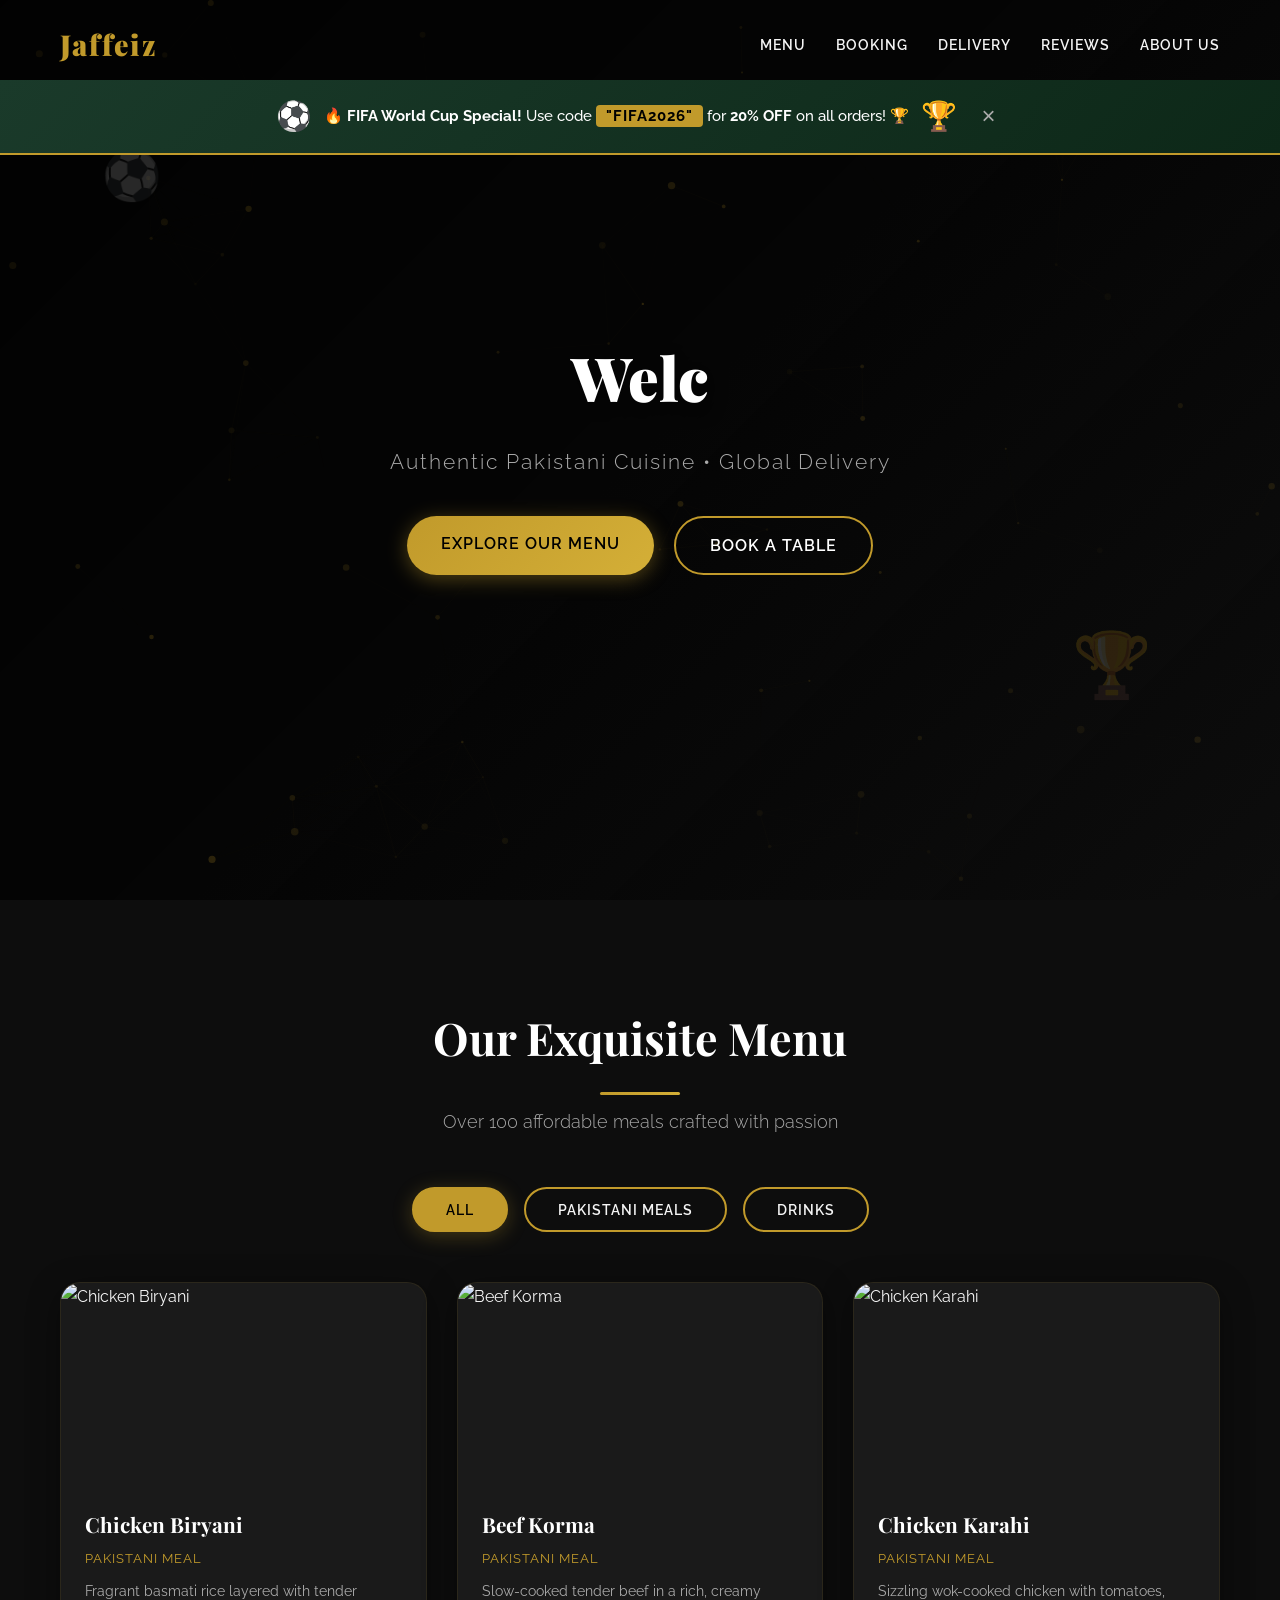
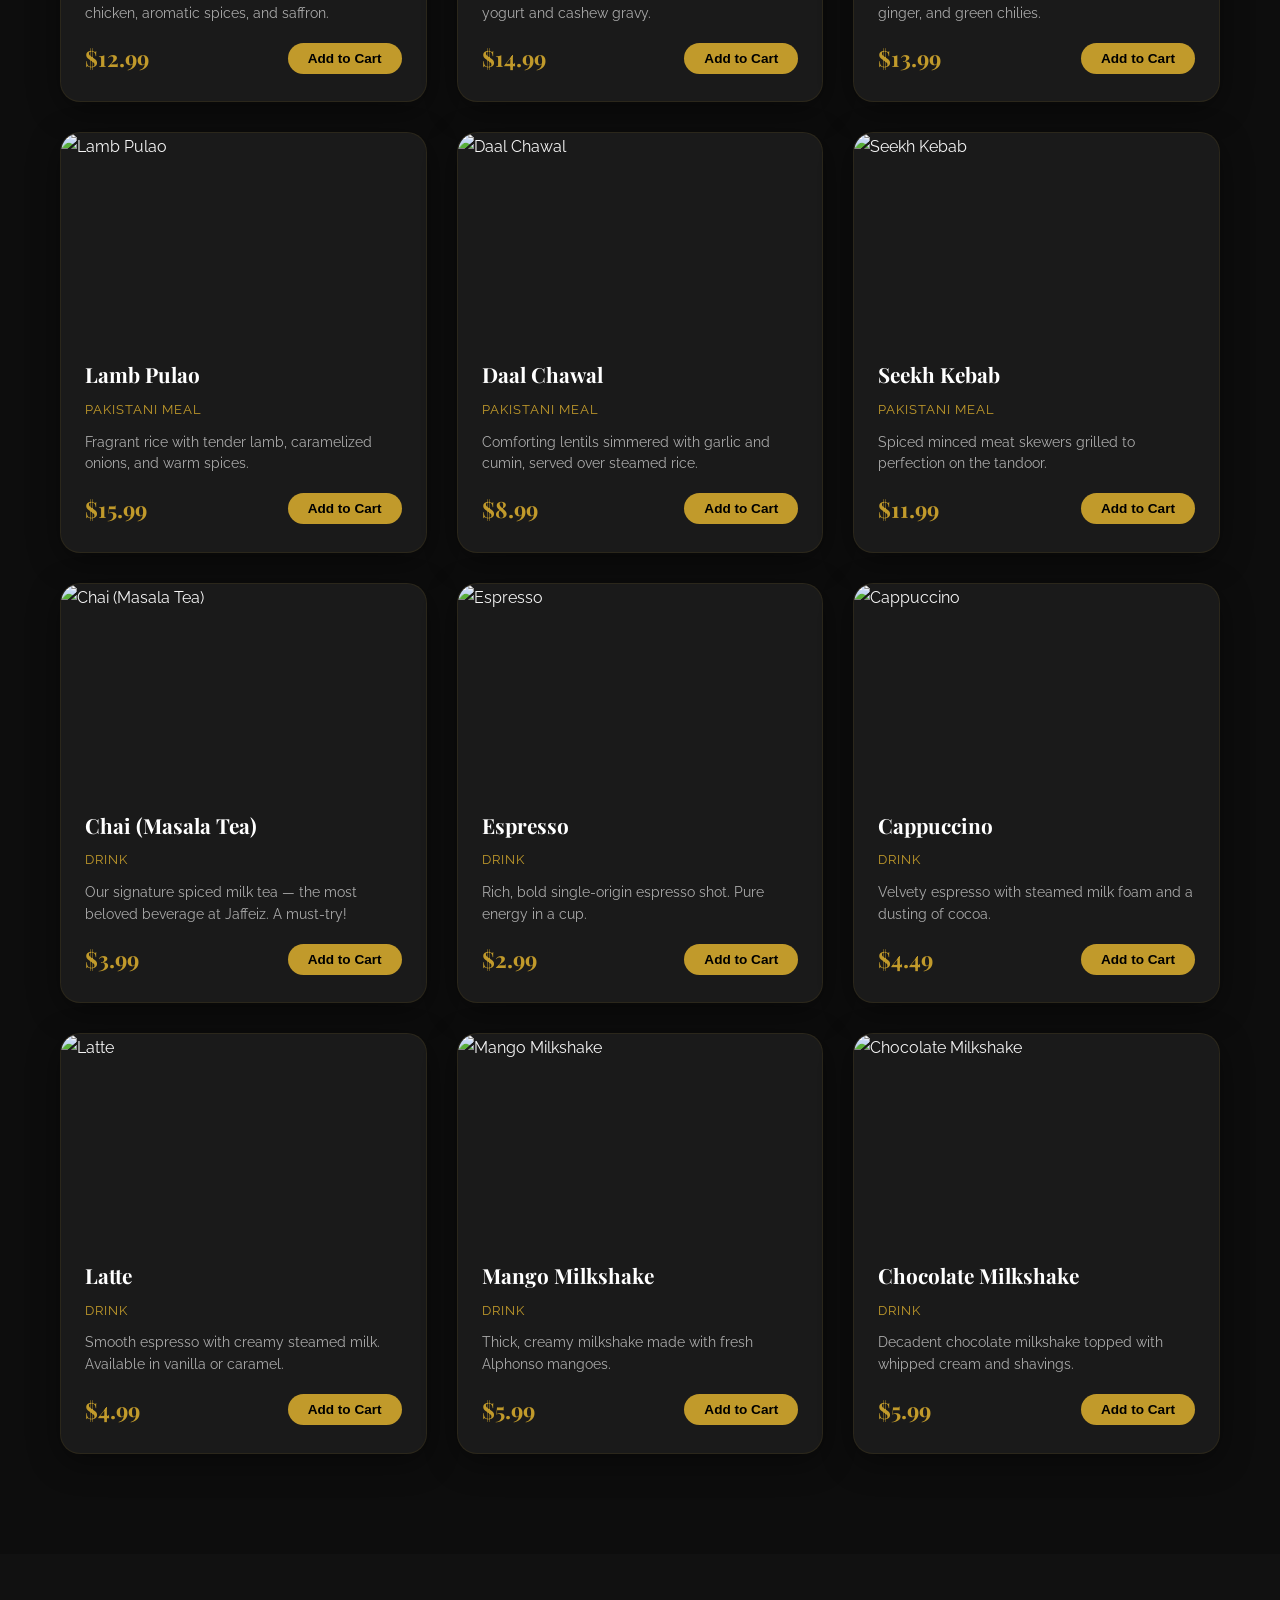
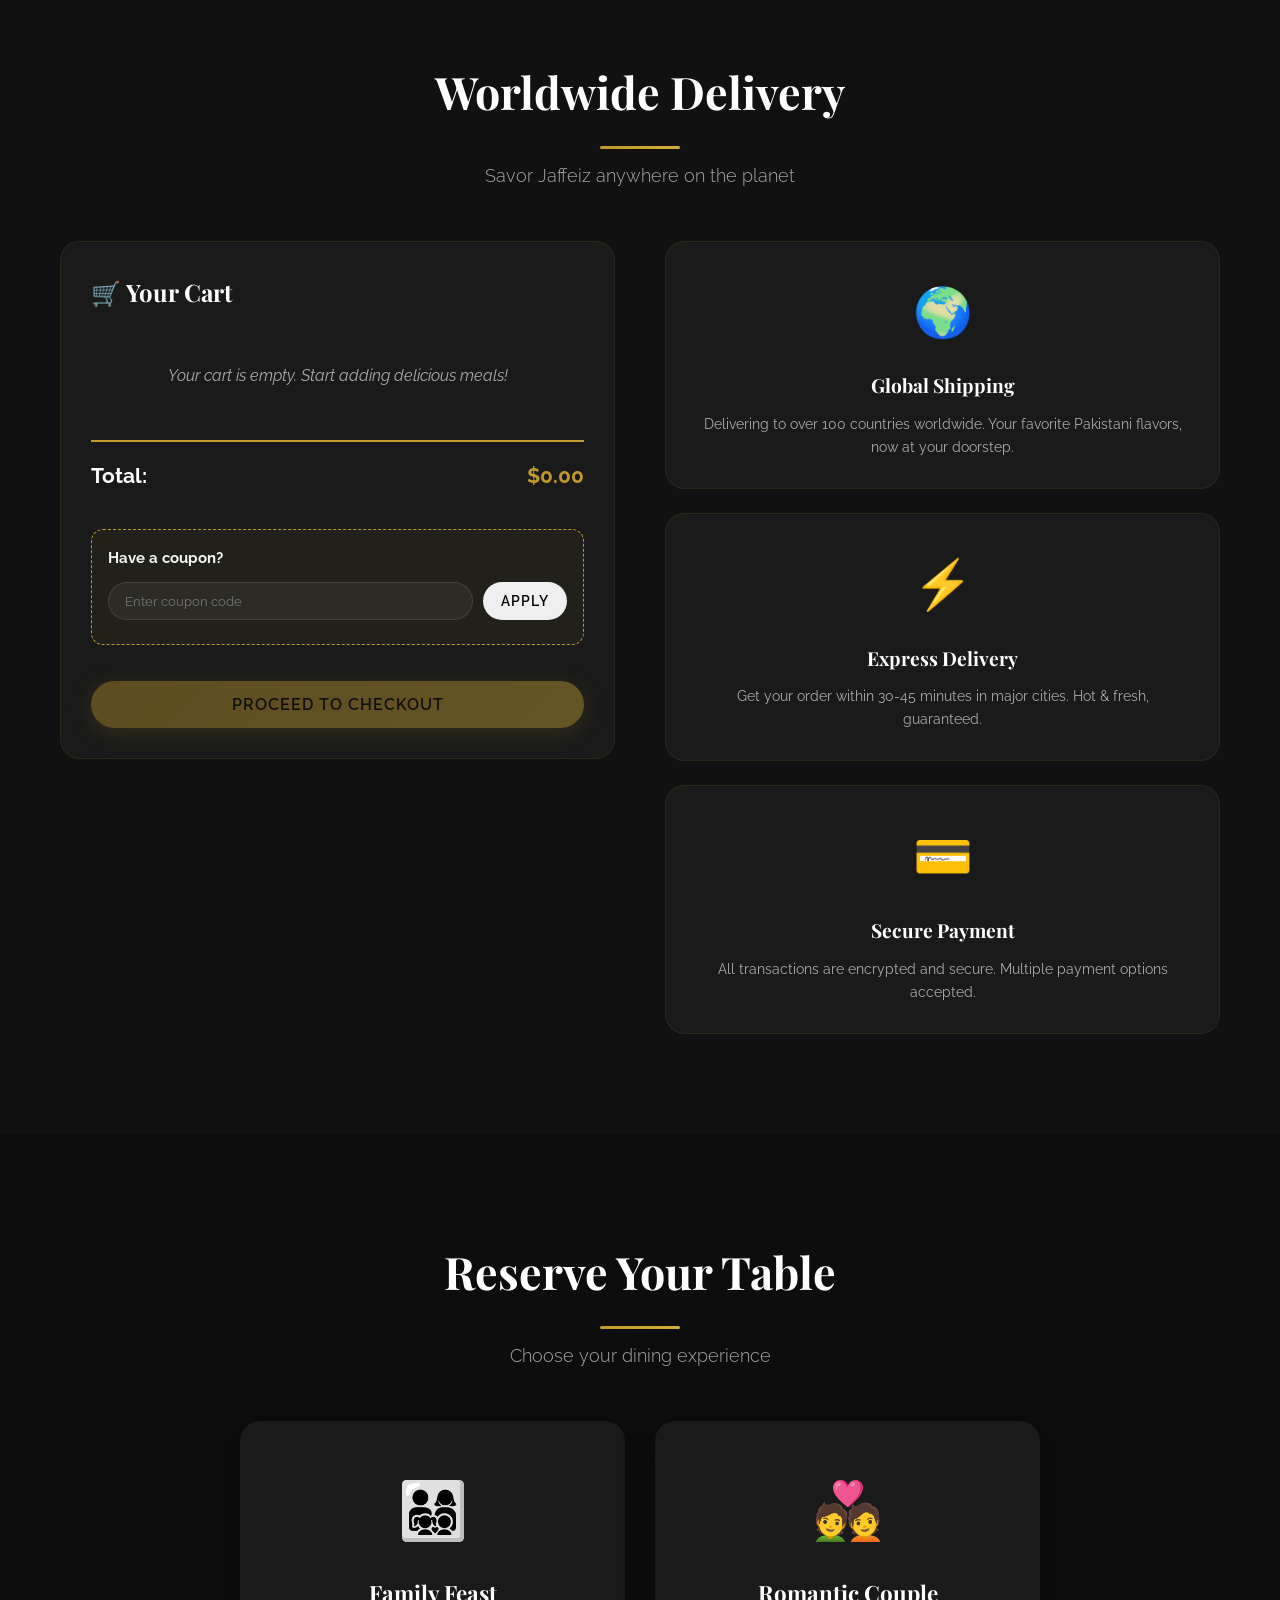
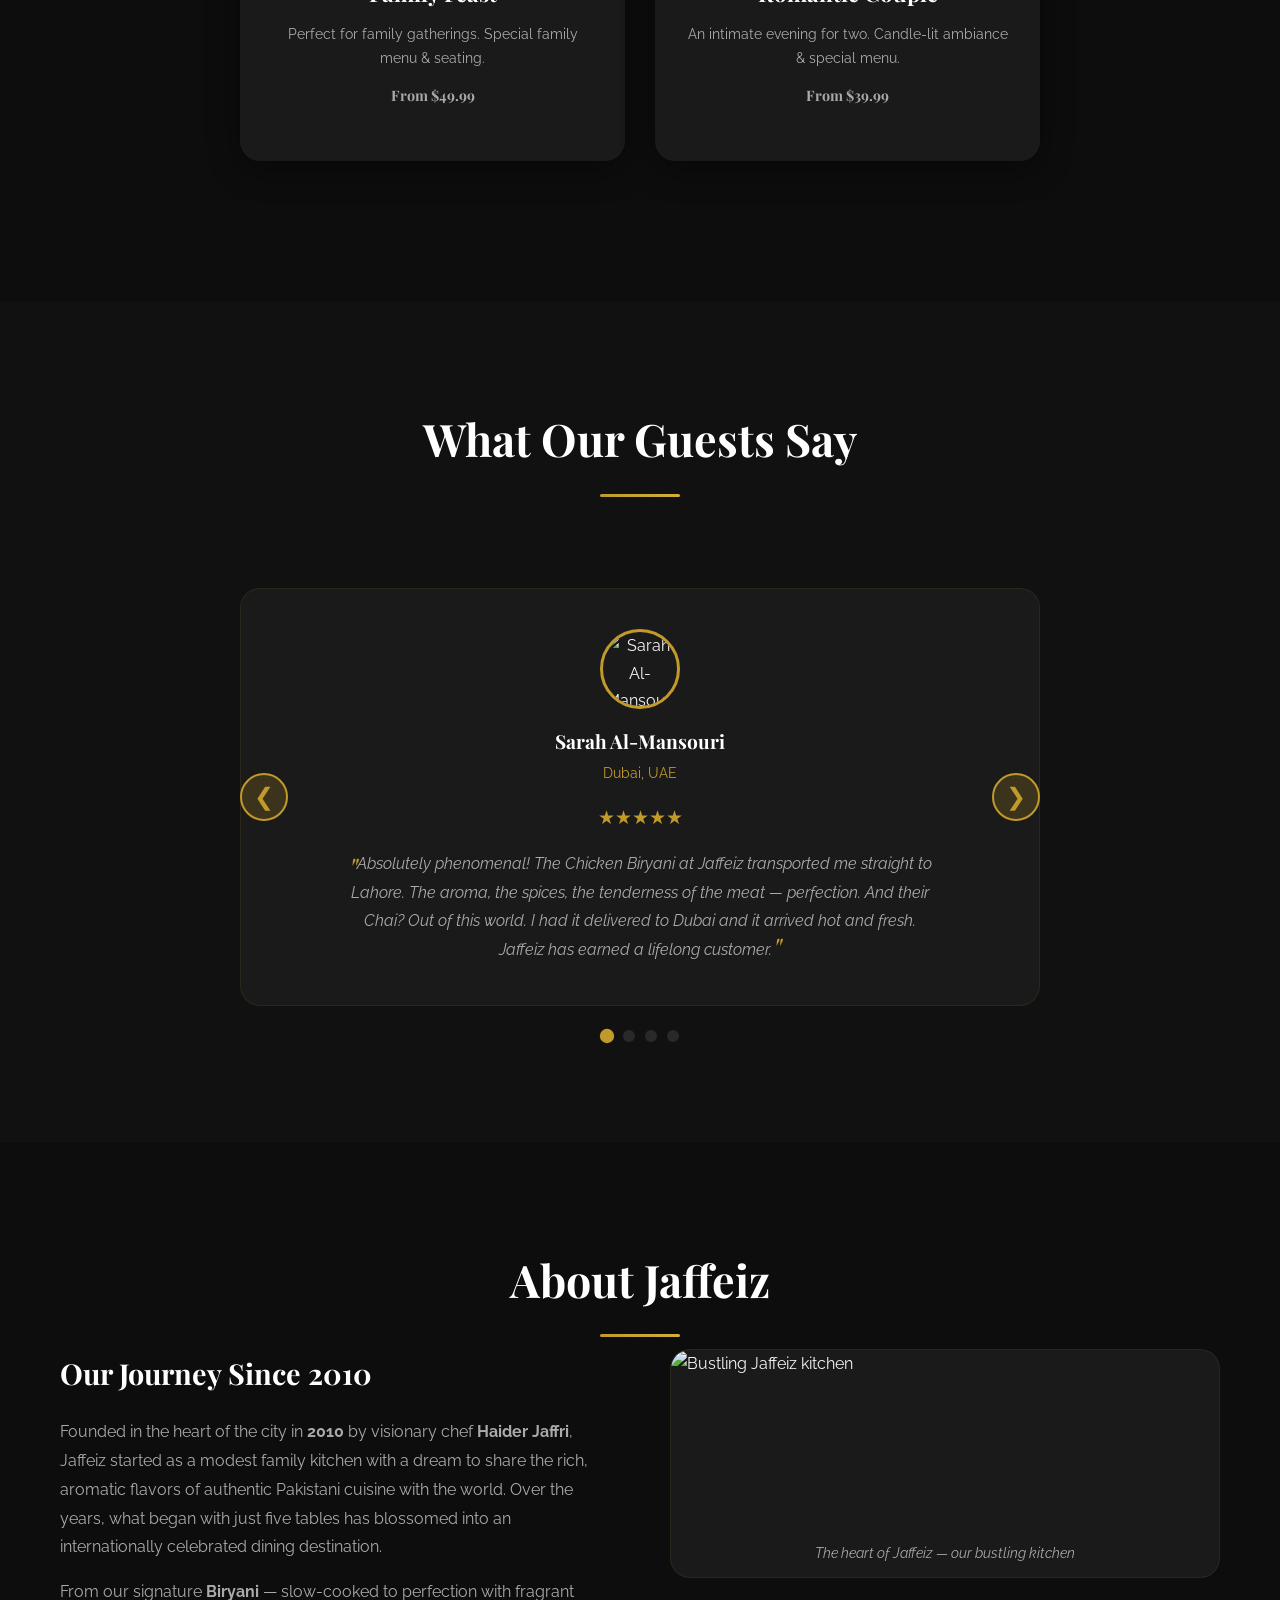
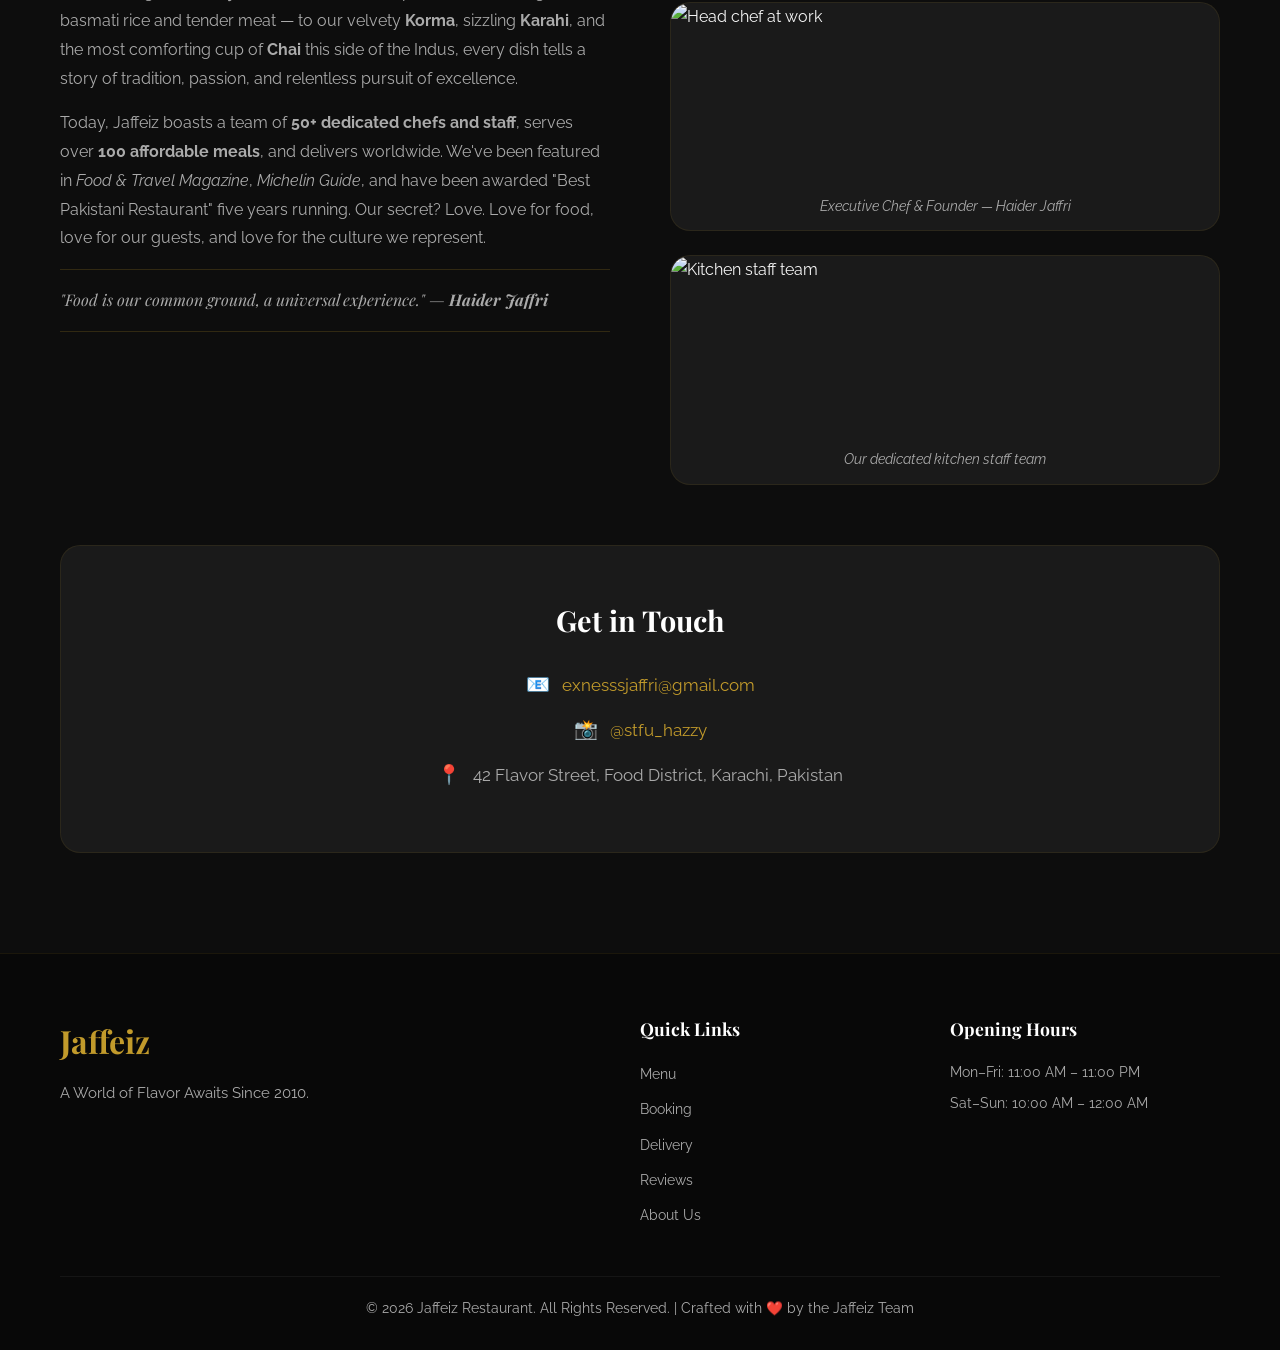
==== commit fd1d335f: "changes on files" ====
--- a/jaffeiz restaurant/index.html
+++ b/jaffeiz restaurant/index.html
@@ -1,393 +1,393 @@
-<!DOCTYPE html>
-<html lang="en">
-<head>
-    <meta charset="UTF-8">
-    <meta name="viewport" content="width=device-width, initial-scale=1.0">
-    <title>Jaffeiz – A World of Flavor Awaits</title>
-    <!-- Link to external CSS -->
-    <link rel="stylesheet" href="styles.css">
-    <!-- Google Fonts for elegant typography -->
-    <link rel="preconnect" href="https://fonts.googleapis.com">
-    <link rel="preconnect" href="https://fonts.gstatic.com" crossorigin>
-    <link href="https://fonts.googleapis.com/css2?family=Playfair+Display:wght@400;700;900&family=Raleway:wght@300;400;600;700&display=swap" rel="stylesheet">
-</head>
-<body>
-
-    <!-- ============================================================ -->
-    <!-- 1. LOADING SCREEN                                             -->
-    <!-- ============================================================ -->
-    <div id="loading-screen">
-        <div class="loader-content">
-            <div class="loader-logo">Jaffeiz</div>
-            <div class="loader-spinner"></div>
-            <p class="loader-text">Serving up excellence...</p>
-        </div>
-    </div>
-
-    <!-- ============================================================ -->
-    <!-- 2. PARTICLE BACKGROUND (Canvas)                               -->
-    <!-- ============================================================ -->
-    <canvas id="particle-canvas"></canvas>
-
-    <!-- ============================================================ -->
-    <!-- 3. STICKY NAVIGATION                                          -->
-    <!-- ============================================================ -->
-    <nav id="navbar">
-        <div class="nav-container">
-            <a href="#" class="nav-logo">Jaffeiz</a>
-            <ul class="nav-links" id="nav-links">
-                <li><a href="#menu" class="nav-link">Menu</a></li>
-                <li><a href="#booking" class="nav-link">Booking</a></li>
-                <li><a href="#delivery" class="nav-link">Delivery</a></li>
-                <li><a href="#reviews" class="nav-link">Reviews</a></li>
-                <li><a href="#about" class="nav-link">About Us</a></li>
-            </ul>
-            <button class="nav-toggle" id="nav-toggle" aria-label="Toggle navigation">
-                <span></span><span></span><span></span>
-            </button>
-        </div>
-    </nav>
-
-    <!-- ============================================================ -->
-    <!-- 4. FIFA WORLD CUP PROMO BANNER                                -->
-    <!-- ============================================================ -->
-    <div id="promo-banner">
-        <div class="promo-content">
-            <span class="promo-icon">⚽</span>
-            <p class="promo-text">
-                🔥 <strong>FIFA World Cup Special!</strong> Use code <span class="promo-code">"FIFA2026"</span> for <strong>20% OFF</strong> on all orders! 🏆
-            </p>
-            <span class="promo-icon">🏆</span>
-        </div>
-        <button class="promo-close" id="promo-close">&times;</button>
-    </div>
-
-    <!-- ============================================================ -->
-    <!-- 5. HERO SECTION                                               -->
-    <!-- ============================================================ -->
-    <section id="hero">
-        <div class="hero-overlay"></div>
-        <div class="hero-content">
-            <h1 id="hero-heading"></h1>
-            <p class="hero-subtitle fade-in">Authentic Pakistani Cuisine • Global Delivery</p>
-            <div class="hero-cta fade-in">
-                <a href="#menu" class="btn btn-primary">Explore Our Menu</a>
-                <a href="#booking" class="btn btn-secondary">Book a Table</a>
-            </div>
-        </div>
-        <!-- Decorative soccer ball animations -->
-        <div class="floating-ball ball-1">⚽</div>
-        <div class="floating-ball ball-2">🏆</div>
-    </section>
-
-    <!-- ============================================================ -->
-    <!-- 6. CATEGORIZED MENU SECTION                                   -->
-    <!-- ============================================================ -->
-    <section id="menu" class="section">
-        <div class="container">
-            <h2 class="section-title slide-up">Our Exquisite Menu</h2>
-            <p class="section-subtitle slide-up">Over 100 affordable meals crafted with passion</p>
-
-            <!-- Filter Buttons -->
-            <div class="filter-buttons fade-in">
-                <button class="filter-btn active" data-filter="all">All</button>
-                <button class="filter-btn" data-filter="pakistani">Pakistani Meals</button>
-                <button class="filter-btn" data-filter="drinks">Drinks</button>
-            </div>
-
-            <!-- Menu Grid -->
-            <div class="menu-grid" id="menu-grid">
-                <!-- Menu items will be injected by JavaScript -->
-            </div>
-        </div>
-    </section>
-
-    <!-- ============================================================ -->
-    <!-- 7. GLOBAL DELIVERY & COUPON SYSTEM (Cart)                     -->
-    <!-- ============================================================ -->
-    <section id="delivery" class="section bg-dark">
-        <div class="container">
-            <h2 class="section-title slide-up">Worldwide Delivery</h2>
-            <p class="section-subtitle slide-up">Savor Jaffeiz anywhere on the planet</p>
-
-            <div class="delivery-wrapper fade-in">
-                <!-- Cart Overview -->
-                <div class="cart-section">
-                    <h3 class="cart-title">🛒 Your Cart</h3>
-                    <div id="cart-items">
-                        <p class="cart-empty">Your cart is empty. Start adding delicious meals!</p>
-                    </div>
-                    <div class="cart-total" id="cart-total">
-                        <span>Total:</span>
-                        <span id="total-price">$0.00</span>
-                    </div>
-
-                    <!-- Coupon System -->
-                    <div class="coupon-section">
-                        <h4>Have a coupon?</h4>
-                        <div class="coupon-input-group">
-                            <input type="text" id="coupon-input" placeholder="Enter coupon code" />
-                            <button id="apply-coupon" class="btn btn-small">Apply</button>
-                        </div>
-                        <p id="coupon-message" class="coupon-message"></p>
-                    </div>
-
-                    <button id="checkout-btn" class="btn btn-primary" disabled>Proceed to Checkout</button>
-                </div>
-
-                <!-- Delivery Info -->
-                <div class="delivery-info">
-                    <div class="delivery-card">
-                        <div class="delivery-icon">🌍</div>
-                        <h4>Global Shipping</h4>
-                        <p>Delivering to over 100 countries worldwide. Your favorite Pakistani flavors, now at your doorstep.</p>
-                    </div>
-                    <div class="delivery-card">
-                        <div class="delivery-icon">⚡</div>
-                        <h4>Express Delivery</h4>
-                        <p>Get your order within 30-45 minutes in major cities. Hot & fresh, guaranteed.</p>
-                    </div>
-                    <div class="delivery-card">
-                        <div class="delivery-icon">💳</div>
-                        <h4>Secure Payment</h4>
-                        <p>All transactions are encrypted and secure. Multiple payment options accepted.</p>
-                    </div>
-                </div>
-            </div>
-        </div>
-    </section>
-
-    <!-- ============================================================ -->
-    <!-- 8. TABLE BOOKING & BILLING SECTION                            -->
-    <!-- ============================================================ -->
-    <section id="booking" class="section">
-        <div class="container">
-            <h2 class="section-title slide-up">Reserve Your Table</h2>
-            <p class="section-subtitle slide-up">Choose your dining experience</p>
-
-            <div class="booking-wrapper fade-in">
-                <!-- Booking Type Selection -->
-                <div class="booking-types">
-                    <div class="booking-type-card" data-type="family">
-                        <div class="booking-icon">👨‍👩‍👧‍👦</div>
-                        <h3>Family Feast</h3>
-                        <p>Perfect for family gatherings. Special family menu & seating.</p>
-                        <p class="booking-price">From $49.99</p>
-                    </div>
-                    <div class="booking-type-card" data-type="romantic">
-                        <div class="booking-icon">💑</div>
-                        <h3>Romantic Couple</h3>
-                        <p>An intimate evening for two. Candle-lit ambiance & special menu.</p>
-                        <p class="booking-price">From $39.99</p>
-                    </div>
-                </div>
-
-                <!-- Booking Form -->
-                <div class="booking-form-wrapper" id="booking-form-wrapper" style="display: none;">
-                    <h3 id="booking-form-title">Book Your Experience</h3>
-                    <form id="booking-form">
-                        <input type="hidden" id="booking-type" name="booking-type" />
-                        <div class="form-row">
-                            <div class="form-group">
-                                <label for="book-name">Full Name</label>
-                                <input type="text" id="book-name" name="name" placeholder="Enter your full name" required />
-                            </div>
-                            <div class="form-group">
-                                <label for="book-email">Email Address</label>
-                                <input type="email" id="book-email" name="email" placeholder="your@email.com" required />
-                            </div>
-                        </div>
-                        <div class="form-row">
-                            <div class="form-group">
-                                <label for="book-date">Date</label>
-                                <input type="date" id="book-date" name="date" required />
-                            </div>
-                            <div class="form-group">
-                                <label for="book-time">Time</label>
-                                <input type="time" id="book-time" name="time" required />
-                            </div>
-                        </div>
-                        <div class="form-row">
-                            <div class="form-group">
-                                <label for="book-guests">Number of Guests</label>
-                                <input type="number" id="book-guests" name="guests" min="1" max="20" value="2" required />
-                            </div>
-                            <div class="form-group">
-                                <label for="book-phone">Phone Number</label>
-                                <input type="tel" id="book-phone" name="phone" placeholder="+1 (555) 000-0000" required />
-                            </div>
-                        </div>
-                        <div class="form-group">
-                            <label for="book-special">Special Requests (optional)</label>
-                            <textarea id="book-special" name="special" rows="3" placeholder="Any dietary requirements or special occasions?"></textarea>
-                        </div>
-                        <button type="submit" class="btn btn-primary">Proceed to Billing</button>
-                    </form>
-                </div>
-
-                <!-- Billing / Checkout Form -->
-                <div class="billing-form-wrapper" id="billing-form-wrapper" style="display: none;">
-                    <h3>Complete Your Payment</h3>
-                    <form id="billing-form">
-                        <div class="form-row">
-                            <div class="form-group">
-                                <label for="billing-name">Cardholder Name</label>
-                                <input type="text" id="billing-name" name="card-name" placeholder="Name on card" required />
-                            </div>
-                            <div class="form-group">
-                                <label for="billing-card">Card Number</label>
-                                <input type="text" id="billing-card" name="card-number" placeholder="1234 5678 9012 3456" maxlength="19" required />
-                            </div>
-                        </div>
-                        <div class="form-row">
-                            <div class="form-group">
-                                <label for="billing-expiry">Expiry Date</label>
-                                <input type="text" id="billing-expiry" name="expiry" placeholder="MM/YY" maxlength="5" required />
-                            </div>
-                            <div class="form-group">
-                                <label for="billing-cvv">CVV</label>
-                                <input type="text" id="billing-cvv" name="cvv" placeholder="123" maxlength="4" required />
-                            </div>
-                        </div>
-                        <div class="billing-summary">
-                            <p><strong>Booking:</strong> <span id="billing-summary-type"></span></p>
-                            <p><strong>Date:</strong> <span id="billing-summary-date"></span></p>
-                            <p><strong>Guests:</strong> <span id="billing-summary-guests"></span></p>
-                            <p><strong>Total:</strong> <span id="billing-summary-total"></span></p>
-                        </div>
-                        <button type="submit" class="btn btn-primary">Pay Now — $<span id="billing-amount">49.99</span></button>
-                        <button type="button" id="billing-back" class="btn btn-secondary">← Back</button>
-                    </form>
-                </div>
-            </div>
-        </div>
-    </section>
-
-    <!-- ============================================================ -->
-    <!-- 9. FAKE REVIEWS SECTION (Carousel)                            -->
-    <!-- ============================================================ -->
-    <section id="reviews" class="section bg-dark">
-        <div class="container">
-            <h2 class="section-title slide-up">What Our Guests Say</h2>
-            <p class="section-subtitle slide-up">Real experiences from our valued customers</p>
-
-            <div class="reviews-carousel fade-in">
-                <div class="reviews-track" id="reviews-track">
-                    <!-- Reviews will be injected by JavaScript -->
-                </div>
-                <button class="review-nav review-prev" id="review-prev">❮</button>
-                <button class="review-nav review-next" id="review-next">❯</button>
-            </div>
-            <div class="review-dots" id="review-dots"></div>
-        </div>
-    </section>
-
-    <!-- ============================================================ -->
-    <!-- 10. ABOUT US SECTION                                          -->
-    <!-- ============================================================ -->
-    <section id="about" class="section">
-        <div class="container">
-            <h2 class="section-title slide-up">About Jaffeiz</h2>
-
-            <div class="about-wrapper">
-                <!-- History -->
-                <div class="about-text fade-in">
-                    <h3>Our Journey Since 2010</h3>
-                    <p>
-                        Founded in the heart of the city in <strong>2010</strong> by visionary chef <strong>Haider Jaffri</strong>, 
-                        Jaffeiz started as a modest family kitchen with a dream to share the rich, aromatic flavors of authentic 
-                        Pakistani cuisine with the world. Over the years, what began with just five tables has blossomed into 
-                        an internationally celebrated dining destination.
-                    </p>
-                    <p>
-                        From our signature <strong>Biryani</strong> — slow-cooked to perfection with fragrant basmati rice and 
-                        tender meat — to our velvety <strong>Korma</strong>, sizzling <strong>Karahi</strong>, and the most 
-                        comforting cup of <strong>Chai</strong> this side of the Indus, every dish tells a story of tradition, 
-                        passion, and relentless pursuit of excellence.
-                    </p>
-                    <p>
-                        Today, Jaffeiz boasts a team of <strong>50+ dedicated chefs and staff</strong>, serves over 
-                        <strong>100 affordable meals</strong>, and delivers worldwide. We've been featured in <em>Food & Travel 
-                        Magazine</em>, <em>Michelin Guide</em>, and have been awarded "Best Pakistani Restaurant" five years 
-                        running. Our secret? Love. Love for food, love for our guests, and love for the culture we represent.
-                    </p>
-                    <p class="about-quote">"Food is our common ground, a universal experience." — <strong>Haider Jaffri</strong></p>
-                </div>
-
-                <!-- Visuals: Kitchen & Staff -->
-                <div class="about-visuals fade-in">
-                    <div class="about-image-card">
-                        <img src="https://images.unsplash.com/photo-1555396273-367ea4eb4db5?w=600&q=80" alt="Bustling Jaffeiz kitchen" loading="lazy" />
-                        <p class="image-caption">The heart of Jaffeiz — our bustling kitchen</p>
-                    </div>
-                    <div class="about-image-card">
-                        <img src="https://images.unsplash.com/photo-1577219491135-ce391730fb2c?w=600&q=80" alt="Head chef at work" loading="lazy" />
-                        <p class="image-caption">Executive Chef & Founder — Haider Jaffri</p>
-                    </div>
-                    <div class="about-image-card">
-                        <img src="https://images.unsplash.com/photo-1581299894007-aaa50297cf16?w=600&q=80" alt="Kitchen staff team" loading="lazy" />
-                        <p class="image-caption">Our dedicated kitchen staff team</p>
-                    </div>
-                </div>
-            </div>
-
-            <!-- Contact Info -->
-            <div class="contact-info fade-in">
-                <h3>Get in Touch</h3>
-                <div class="contact-details">
-                    <p><span class="contact-icon">📧</span> <a href="mailto:exnesssjaffri@gmail.com">exnesssjaffri@gmail.com</a></p>
-                    <p><span class="contact-icon">📸</span> <a href="https://instagram.com/stfu_hazzy" target="_blank" rel="noopener">@stfu_hazzy</a></p>
-                    <p><span class="contact-icon">📍</span> 42 Flavor Street, Food District, Karachi, Pakistan</p>
-                </div>
-            </div>
-        </div>
-    </section>
-
-    <!-- ============================================================ -->
-    <!-- 11. FOOTER                                                    -->
-    <!-- ============================================================ -->
-    <footer id="footer">
-        <div class="container">
-            <div class="footer-content">
-                <div class="footer-brand">
-                    <h3>Jaffeiz</h3>
-                    <p>A World of Flavor Awaits Since 2010.</p>
-                </div>
-                <div class="footer-links">
-                    <h4>Quick Links</h4>
-                    <ul>
-                        <li><a href="#menu">Menu</a></li>
-                        <li><a href="#booking">Booking</a></li>
-                        <li><a href="#delivery">Delivery</a></li>
-                        <li><a href="#reviews">Reviews</a></li>
-                        <li><a href="#about">About Us</a></li>
-                    </ul>
-                </div>
-                <div class="footer-hours">
-                    <h4>Opening Hours</h4>
-                    <p>Mon–Fri: 11:00 AM – 11:00 PM</p>
-                    <p>Sat–Sun: 10:00 AM – 12:00 AM</p>
-                </div>
-            </div>
-            <div class="footer-bottom">
-                <p>&copy; 2026 Jaffeiz Restaurant. All Rights Reserved. | Crafted with ❤️ by the Jaffeiz Team</p>
-            </div>
-        </div>
-    </footer>
-
-    <!-- ============================================================ -->
-    <!-- 12. SUCCESS MODAL                                             -->
-    <!-- ============================================================ -->
-    <div id="success-modal" class="modal-overlay" style="display: none;">
-        <div class="modal-content">
-            <div class="modal-icon">✅</div>
-            <h2>Payment Successful!</h2>
-            <p>A confirmation email has been sent to your email address regarding your table booking.</p>
-            <button id="modal-close" class="btn btn-primary">Great, Thanks!</button>
-        </div>
-    </div>
-
-    <!-- Link to external JavaScript -->
-    <script src="script.js"></script>
-</body>
+<!DOCTYPE html>
+<html lang="en">
+<head>
+    <meta charset="UTF-8">
+    <meta name="viewport" content="width=device-width, initial-scale=1.0">
+    <title>Jaffeiz – A World of Flavor Awaits</title>
+    <!-- Link to external CSS -->
+    <link rel="stylesheet" href="styles.css">
+    <!-- Google Fonts for elegant typography -->
+    <link rel="preconnect" href="https://fonts.googleapis.com">
+    <link rel="preconnect" href="https://fonts.gstatic.com" crossorigin>
+    <link href="https://fonts.googleapis.com/css2?family=Playfair+Display:wght@400;700;900&family=Raleway:wght@300;400;600;700&display=swap" rel="stylesheet">
+</head>
+<body>
+
+    <!-- ============================================================ -->
+    <!-- 1. LOADING SCREEN                                             -->
+    <!-- ============================================================ -->
+    <div id="loading-screen">
+        <div class="loader-content">
+            <div class="loader-logo">Jaffeiz</div>
+            <div class="loader-spinner"></div>
+            <p class="loader-text">Serving up excellence...</p>
+        </div>
+    </div>
+
+    <!-- ============================================================ -->
+    <!-- 2. PARTICLE BACKGROUND (Canvas)                               -->
+    <!-- ============================================================ -->
+    <canvas id="particle-canvas"></canvas>
+
+    <!-- ============================================================ -->
+    <!-- 3. STICKY NAVIGATION                                          -->
+    <!-- ============================================================ -->
+    <nav id="navbar">
+        <div class="nav-container">
+            <a href="#" class="nav-logo">Jaffeiz</a>
+            <ul class="nav-links" id="nav-links">
+                <li><a href="#menu" class="nav-link">Menu</a></li>
+                <li><a href="#booking" class="nav-link">Booking</a></li>
+                <li><a href="#delivery" class="nav-link">Delivery</a></li>
+                <li><a href="#reviews" class="nav-link">Reviews</a></li>
+                <li><a href="#about" class="nav-link">About Us</a></li>
+            </ul>
+            <button class="nav-toggle" id="nav-toggle" aria-label="Toggle navigation">
+                <span></span><span></span><span></span>
+            </button>
+        </div>
+    </nav>
+
+    <!-- ============================================================ -->
+    <!-- 4. FIFA WORLD CUP PROMO BANNER                                -->
+    <!-- ============================================================ -->
+    <div id="promo-banner">
+        <div class="promo-content">
+            <span class="promo-icon">⚽</span>
+            <p class="promo-text">
+                🔥 <strong>FIFA World Cup Special!</strong> Use code <span class="promo-code">"FIFA2026"</span> for <strong>20% OFF</strong> on all orders! 🏆
+            </p>
+            <span class="promo-icon">🏆</span>
+        </div>
+        <button class="promo-close" id="promo-close">&times;</button>
+    </div>
+
+    <!-- ============================================================ -->
+    <!-- 5. HERO SECTION                                               -->
+    <!-- ============================================================ -->
+    <section id="hero">
+        <div class="hero-overlay"></div>
+        <div class="hero-content">
+            <h1 id="hero-heading"></h1>
+            <p class="hero-subtitle fade-in">Authentic Pakistani Cuisine • Global Delivery</p>
+            <div class="hero-cta fade-in">
+                <a href="#menu" class="btn btn-primary">Explore Our Menu</a>
+                <a href="#booking" class="btn btn-secondary">Book a Table</a>
+            </div>
+        </div>
+        <!-- Decorative soccer ball animations -->
+        <div class="floating-ball ball-1">⚽</div>
+        <div class="floating-ball ball-2">🏆</div>
+    </section>
+
+    <!-- ============================================================ -->
+    <!-- 6. CATEGORIZED MENU SECTION                                   -->
+    <!-- ============================================================ -->
+    <section id="menu" class="section">
+        <div class="container">
+            <h2 class="section-title slide-up">Our Exquisite Menu</h2>
+            <p class="section-subtitle slide-up">Over 100 affordable meals crafted with passion</p>
+
+            <!-- Filter Buttons -->
+            <div class="filter-buttons fade-in">
+                <button class="filter-btn active" data-filter="all">All</button>
+                <button class="filter-btn" data-filter="pakistani">Pakistani Meals</button>
+                <button class="filter-btn" data-filter="drinks">Drinks</button>
+            </div>
+
+            <!-- Menu Grid -->
+            <div class="menu-grid" id="menu-grid">
+                <!-- Menu items will be injected by JavaScript -->
+            </div>
+        </div>
+    </section>
+
+    <!-- ============================================================ -->
+    <!-- 7. GLOBAL DELIVERY & COUPON SYSTEM (Cart)                     -->
+    <!-- ============================================================ -->
+    <section id="delivery" class="section bg-dark">
+        <div class="container">
+            <h2 class="section-title slide-up">Worldwide Delivery</h2>
+            <p class="section-subtitle slide-up">Savor Jaffeiz anywhere on the planet</p>
+
+            <div class="delivery-wrapper fade-in">
+                <!-- Cart Overview -->
+                <div class="cart-section">
+                    <h3 class="cart-title">🛒 Your Cart</h3>
+                    <div id="cart-items">
+                        <p class="cart-empty">Your cart is empty. Start adding delicious meals!</p>
+                    </div>
+                    <div class="cart-total" id="cart-total">
+                        <span>Total:</span>
+                        <span id="total-price">$0.00</span>
+                    </div>
+
+                    <!-- Coupon System -->
+                    <div class="coupon-section">
+                        <h4>Have a coupon?</h4>
+                        <div class="coupon-input-group">
+                            <input type="text" id="coupon-input" placeholder="Enter coupon code" />
+                            <button id="apply-coupon" class="btn btn-small">Apply</button>
+                        </div>
+                        <p id="coupon-message" class="coupon-message"></p>
+                    </div>
+
+                    <button id="checkout-btn" class="btn btn-primary" disabled>Proceed to Checkout</button>
+                </div>
+
+                <!-- Delivery Info -->
+                <div class="delivery-info">
+                    <div class="delivery-card">
+                        <div class="delivery-icon">🌍</div>
+                        <h4>Global Shipping</h4>
+                        <p>Delivering to over 100 countries worldwide. Your favorite Pakistani flavors, now at your doorstep.</p>
+                    </div>
+                    <div class="delivery-card">
+                        <div class="delivery-icon">⚡</div>
+                        <h4>Express Delivery</h4>
+                        <p>Get your order within 30-45 minutes in major cities. Hot & fresh, guaranteed.</p>
+                    </div>
+                    <div class="delivery-card">
+                        <div class="delivery-icon">💳</div>
+                        <h4>Secure Payment</h4>
+                        <p>All transactions are encrypted and secure. Multiple payment options accepted.</p>
+                    </div>
+                </div>
+            </div>
+        </div>
+    </section>
+
+    <!-- ============================================================ -->
+    <!-- 8. TABLE BOOKING & BILLING SECTION                            -->
+    <!-- ============================================================ -->
+    <section id="booking" class="section">
+        <div class="container">
+            <h2 class="section-title slide-up">Reserve Your Table</h2>
+            <p class="section-subtitle slide-up">Choose your dining experience</p>
+
+            <div class="booking-wrapper fade-in">
+                <!-- Booking Type Selection -->
+                <div class="booking-types">
+                    <div class="booking-type-card" data-type="family">
+                        <div class="booking-icon">👨‍👩‍👧‍👦</div>
+                        <h3>Family Feast</h3>
+                        <p>Perfect for family gatherings. Special family menu & seating.</p>
+                        <p class="booking-price">From $49.99</p>
+                    </div>
+                    <div class="booking-type-card" data-type="romantic">
+                        <div class="booking-icon">💑</div>
+                        <h3>Romantic Couple</h3>
+                        <p>An intimate evening for two. Candle-lit ambiance & special menu.</p>
+                        <p class="booking-price">From $39.99</p>
+                    </div>
+                </div>
+
+                <!-- Booking Form -->
+                <div class="booking-form-wrapper" id="booking-form-wrapper" style="display: none;">
+                    <h3 id="booking-form-title">Book Your Experience</h3>
+                    <form id="booking-form">
+                        <input type="hidden" id="booking-type" name="booking-type" />
+                        <div class="form-row">
+                            <div class="form-group">
+                                <label for="book-name">Full Name</label>
+                                <input type="text" id="book-name" name="name" placeholder="Enter your full name" required />
+                            </div>
+                            <div class="form-group">
+                                <label for="book-email">Email Address</label>
+                                <input type="email" id="book-email" name="email" placeholder="your@email.com" required />
+                            </div>
+                        </div>
+                        <div class="form-row">
+                            <div class="form-group">
+                                <label for="book-date">Date</label>
+                                <input type="date" id="book-date" name="date" required />
+                            </div>
+                            <div class="form-group">
+                                <label for="book-time">Time</label>
+                                <input type="time" id="book-time" name="time" required />
+                            </div>
+                        </div>
+                        <div class="form-row">
+                            <div class="form-group">
+                                <label for="book-guests">Number of Guests</label>
+                                <input type="number" id="book-guests" name="guests" min="1" max="20" value="2" required />
+                            </div>
+                            <div class="form-group">
+                                <label for="book-phone">Phone Number</label>
+                                <input type="tel" id="book-phone" name="phone" placeholder="+1 (555) 000-0000" required />
+                            </div>
+                        </div>
+                        <div class="form-group">
+                            <label for="book-special">Special Requests (optional)</label>
+                            <textarea id="book-special" name="special" rows="3" placeholder="Any dietary requirements or special occasions?"></textarea>
+                        </div>
+                        <button type="submit" class="btn btn-primary">Proceed to Billing</button>
+                    </form>
+                </div>
+
+                <!-- Billing / Checkout Form -->
+                <div class="billing-form-wrapper" id="billing-form-wrapper" style="display: none;">
+                    <h3>Complete Your Payment</h3>
+                    <form id="billing-form">
+                        <div class="form-row">
+                            <div class="form-group">
+                                <label for="billing-name">Cardholder Name</label>
+                                <input type="text" id="billing-name" name="card-name" placeholder="Name on card" required />
+                            </div>
+                            <div class="form-group">
+                                <label for="billing-card">Card Number</label>
+                                <input type="text" id="billing-card" name="card-number" placeholder="1234 5678 9012 3456" maxlength="19" required />
+                            </div>
+                        </div>
+                        <div class="form-row">
+                            <div class="form-group">
+                                <label for="billing-expiry">Expiry Date</label>
+                                <input type="text" id="billing-expiry" name="expiry" placeholder="MM/YY" maxlength="5" required />
+                            </div>
+                            <div class="form-group">
+                                <label for="billing-cvv">CVV</label>
+                                <input type="text" id="billing-cvv" name="cvv" placeholder="123" maxlength="4" required />
+                            </div>
+                        </div>
+                        <div class="billing-summary">
+                            <p><strong>Booking:</strong> <span id="billing-summary-type"></span></p>
+                            <p><strong>Date:</strong> <span id="billing-summary-date"></span></p>
+                            <p><strong>Guests:</strong> <span id="billing-summary-guests"></span></p>
+                            <p><strong>Total:</strong> <span id="billing-summary-total"></span></p>
+                        </div>
+                        <button type="submit" class="btn btn-primary">Pay Now — $<span id="billing-amount">49.99</span></button>
+                        <button type="button" id="billing-back" class="btn btn-secondary">← Back</button>
+                    </form>
+                </div>
+            </div>
+        </div>
+    </section>
+
+    <!-- ============================================================ -->
+    <!-- 9. FAKE REVIEWS SECTION (Carousel)                            -->
+    <!-- ============================================================ -->
+    <section id="reviews" class="section bg-dark">
+        <div class="container">
+            <h2 class="section-title slide-up">What Our Guests Say</h2>
+            <p class="section-subtitle slide-up">Real experiences from our valued customers</p>
+
+            <div class="reviews-carousel fade-in">
+                <div class="reviews-track" id="reviews-track">
+                    <!-- Reviews will be injected by JavaScript -->
+                </div>
+                <button class="review-nav review-prev" id="review-prev">❮</button>
+                <button class="review-nav review-next" id="review-next">❯</button>
+            </div>
+            <div class="review-dots" id="review-dots"></div>
+        </div>
+    </section>
+
+    <!-- ============================================================ -->
+    <!-- 10. ABOUT US SECTION                                          -->
+    <!-- ============================================================ -->
+    <section id="about" class="section">
+        <div class="container">
+            <h2 class="section-title slide-up">About Jaffeiz</h2>
+
+            <div class="about-wrapper">
+                <!-- History -->
+                <div class="about-text fade-in">
+                    <h3>Our Journey Since 2010</h3>
+                    <p>
+                        Founded in the heart of the city in <strong>2010</strong> by visionary chef <strong>Haider Jaffri</strong>, 
+                        Jaffeiz started as a modest family kitchen with a dream to share the rich, aromatic flavors of authentic 
+                        Pakistani cuisine with the world. Over the years, what began with just five tables has blossomed into 
+                        an internationally celebrated dining destination.
+                    </p>
+                    <p>
+                        From our signature <strong>Biryani</strong> — slow-cooked to perfection with fragrant basmati rice and 
+                        tender meat — to our velvety <strong>Korma</strong>, sizzling <strong>Karahi</strong>, and the most 
+                        comforting cup of <strong>Chai</strong> this side of the Indus, every dish tells a story of tradition, 
+                        passion, and relentless pursuit of excellence.
+                    </p>
+                    <p>
+                        Today, Jaffeiz boasts a team of <strong>50+ dedicated chefs and staff</strong>, serves over 
+                        <strong>100 affordable meals</strong>, and delivers worldwide. We've been featured in <em>Food & Travel 
+                        Magazine</em>, <em>Michelin Guide</em>, and have been awarded "Best Pakistani Restaurant" five years 
+                        running. Our secret? Love. Love for food, love for our guests, and love for the culture we represent.
+                    </p>
+                    <p class="about-quote">"Food is our common ground, a universal experience." — <strong>Haider Jaffri</strong></p>
+                </div>
+
+                <!-- Visuals: Kitchen & Staff -->
+                <div class="about-visuals fade-in">
+                    <div class="about-image-card">
+                        <img src="https://images.unsplash.com/photo-1555396273-367ea4eb4db5?w=600&q=80" alt="Bustling Jaffeiz kitchen" loading="lazy" />
+                        <p class="image-caption">The heart of Jaffeiz — our bustling kitchen</p>
+                    </div>
+                    <div class="about-image-card">
+                        <img src="https://images.unsplash.com/photo-1577219491135-ce391730fb2c?w=600&q=80" alt="Head chef at work" loading="lazy" />
+                        <p class="image-caption">Executive Chef & Founder — Haider Jaffri</p>
+                    </div>
+                    <div class="about-image-card">
+                        <img src="https://images.unsplash.com/photo-1581299894007-aaa50297cf16?w=600&q=80" alt="Kitchen staff team" loading="lazy" />
+                        <p class="image-caption">Our dedicated kitchen staff team</p>
+                    </div>
+                </div>
+            </div>
+
+            <!-- Contact Info -->
+            <div class="contact-info fade-in">
+                <h3>Get in Touch</h3>
+                <div class="contact-details">
+                    <p><span class="contact-icon">📧</span> <a href="mailto:exnesssjaffri@gmail.com">exnesssjaffri@gmail.com</a></p>
+                    <p><span class="contact-icon">📸</span> <a href="https://instagram.com/stfu_hazzy" target="_blank" rel="noopener">@stfu_hazzy</a></p>
+                    <p><span class="contact-icon">📍</span> 42 Flavor Street, Food District, Karachi, Pakistan</p>
+                </div>
+            </div>
+        </div>
+    </section>
+
+    <!-- ============================================================ -->
+    <!-- 11. FOOTER                                                    -->
+    <!-- ============================================================ -->
+    <footer id="footer">
+        <div class="container">
+            <div class="footer-content">
+                <div class="footer-brand">
+                    <h3>Jaffeiz</h3>
+                    <p>A World of Flavor Awaits Since 2010.</p>
+                </div>
+                <div class="footer-links">
+                    <h4>Quick Links</h4>
+                    <ul>
+                        <li><a href="#menu">Menu</a></li>
+                        <li><a href="#booking">Booking</a></li>
+                        <li><a href="#delivery">Delivery</a></li>
+                        <li><a href="#reviews">Reviews</a></li>
+                        <li><a href="#about">About Us</a></li>
+                    </ul>
+                </div>
+                <div class="footer-hours">
+                    <h4>Opening Hours</h4>
+                    <p>Mon–Fri: 11:00 AM – 11:00 PM</p>
+                    <p>Sat–Sun: 10:00 AM – 12:00 AM</p>
+                </div>
+            </div>
+            <div class="footer-bottom">
+                <p>&copy; 2026 Jaffeiz Restaurant. All Rights Reserved. | Crafted with ❤️ by the Jaffeiz Team</p>
+            </div>
+        </div>
+    </footer>
+
+    <!-- ============================================================ -->
+    <!-- 12. SUCCESS MODAL                                             -->
+    <!-- ============================================================ -->
+    <div id="success-modal" class="modal-overlay" style="display: none;">
+        <div class="modal-content">
+            <div class="modal-icon">✅</div>
+            <h2>Payment Successful!</h2>
+            <p>A confirmation email has been sent to your email address regarding your table booking.</p>
+            <button id="modal-close" class="btn btn-primary">Great, Thanks!</button>
+        </div>
+    </div>
+
+    <!-- Link to external JavaScript -->
+    <script src="script.js"></script>
+</body>
 </html>
--- a/jaffeiz restaurant/styles.css
+++ b/jaffeiz restaurant/styles.css
@@ -1,1586 +1,1586 @@
-/* ================================================================
-   JAFFEIZ RESTAURANT — Complete Stylesheet
-   ================================================================
-   Theme: Elegant, Premium, Professional with FIFA World Cup festivity
-   Fonts: Playfair Display (headings) + Raleway (body)
-   ================================================================ */
-
-/* ---- CSS Variables / Design Tokens ---- */
-:root {
-    --color-primary: #c19a2b;        /* Gold accent — FIFA trophy inspired */
-    --color-primary-dark: #9e7d1f;
-    --color-primary-light: #e8c84a;
-    --color-secondary: #1a3a2a;      /* Deep green — soccer field inspired */
-    --color-secondary-light: #2d5a3f;
-    --color-accent: #d4af37;         /* Rich gold */
-    --color-bg-dark: #0d0d0d;
-    --color-bg-section: #111;
-    --color-bg-card: #1a1a1a;
-    --color-text: #f5f5f5;
-    --color-text-muted: #aaa;
-    --color-white: #fff;
-    --color-black: #000;
-    --color-overlay: rgba(0, 0, 0, 0.7);
-    --color-success: #28a745;
-    --color-error: #dc3545;
-    --font-heading: 'Playfair Display', serif;
-    --font-body: 'Raleway', sans-serif;
-    --transition: 0.3s ease;
-    --shadow: 0 8px 32px rgba(0, 0, 0, 0.4);
-    --shadow-hover: 0 12px 48px rgba(0, 0, 0, 0.6);
-    --radius: 12px;
-    --radius-lg: 20px;
-}
-
-/* ---- Reset & Base ---- */
-*,
-*::before,
-*::after {
-    margin: 0;
-    padding: 0;
-    box-sizing: border-box;
-}
-
-html {
-    scroll-behavior: smooth;
-    font-size: 16px;
-}
-
-body {
-    font-family: var(--font-body);
-    background-color: var(--color-bg-dark);
-    color: var(--color-text);
-    line-height: 1.7;
-    overflow-x: hidden;
-    position: relative;
-}
-
-a {
-    text-decoration: none;
-    color: inherit;
-}
-
-ul {
-    list-style: none;
-}
-
-img {
-    max-width: 100%;
-    height: auto;
-    display: block;
-}
-
-/* ---- Container ---- */
-.container {
-    width: 100%;
-    max-width: 1200px;
-    margin: 0 auto;
-    padding: 0 20px;
-}
-
-/* ---- Section ---- */
-.section {
-    padding: 100px 0;
-    position: relative;
-    z-index: 1;
-}
-
-.section-title {
-    font-family: var(--font-heading);
-    font-size: 2.8rem;
-    font-weight: 700;
-    text-align: center;
-    margin-bottom: 12px;
-    color: var(--color-white);
-    position: relative;
-}
-
-.section-title::after {
-    content: '';
-    display: block;
-    width: 80px;
-    height: 3px;
-    background: linear-gradient(90deg, var(--color-primary), var(--color-accent));
-    margin: 16px auto 0;
-    border-radius: 2px;
-}
-
-.section-subtitle {
-    text-align: center;
-    font-size: 1.1rem;
-    color: var(--color-text-muted);
-    margin-bottom: 50px;
-    font-weight: 300;
-}
-
-.bg-dark {
-    background-color: var(--color-bg-section);
-}
-
-/* ---- Buttons ---- */
-.btn {
-    display: inline-block;
-    padding: 14px 34px;
-    font-family: var(--font-body);
-    font-size: 1rem;
-    font-weight: 600;
-    border: none;
-    border-radius: 50px;
-    cursor: pointer;
-    transition: var(--transition);
-    text-transform: uppercase;
-    letter-spacing: 1px;
-}
-
-.btn-primary {
-    background: linear-gradient(135deg, var(--color-primary), var(--color-accent));
-    color: var(--color-black);
-    box-shadow: 0 4px 20px rgba(193, 154, 43, 0.4);
-}
-
-.btn-primary:hover {
-    transform: translateY(-3px);
-    box-shadow: 0 8px 30px rgba(193, 154, 43, 0.6);
-}
-
-.btn-secondary {
-    background: transparent;
-    color: var(--color-white);
-    border: 2px solid var(--color-primary);
-}
-
-.btn-secondary:hover {
-    background: var(--color-primary);
-    color: var(--color-black);
-    transform: translateY(-3px);
-}
-
-.btn-small {
-    padding: 8px 18px;
-    font-size: 0.85rem;
-}
-
-/* ================================================================
-   1. LOADING SCREEN
-   ================================================================ */
-#loading-screen {
-    position: fixed;
-    top: 0;
-    left: 0;
-    width: 100%;
-    height: 100%;
-    background: var(--color-bg-dark);
-    display: flex;
-    align-items: center;
-    justify-content: center;
-    z-index: 10000;
-    transition: opacity 0.6s ease, visibility 0.6s ease;
-}
-
-#loading-screen.hidden {
-    opacity: 0;
-    visibility: hidden;
-}
-
-.loader-content {
-    text-align: center;
-}
-
-.loader-logo {
-    font-family: var(--font-heading);
-    font-size: 3.5rem;
-    font-weight: 900;
-    color: var(--color-primary);
-    letter-spacing: 4px;
-    margin-bottom: 24px;
-    animation: pulse-logo 1.5s ease-in-out infinite;
-}
-
-@keyframes pulse-logo {
-    0%, 100% { transform: scale(1); opacity: 1; }
-    50% { transform: scale(1.05); opacity: 0.8; }
-}
-
-.loader-spinner {
-    width: 50px;
-    height: 50px;
-    border: 4px solid var(--color-bg-card);
-    border-top: 4px solid var(--color-primary);
-    border-radius: 50%;
-    margin: 0 auto 20px;
-    animation: spin 1s linear infinite;
-}
-
-@keyframes spin {
-    0% { transform: rotate(0deg); }
-    100% { transform: rotate(360deg); }
-}
-
-.loader-text {
-    font-size: 1rem;
-    color: var(--color-text-muted);
-    letter-spacing: 2px;
-    animation: fade-blink 1.5s ease-in-out infinite;
-}
-
-@keyframes fade-blink {
-    0%, 100% { opacity: 0.5; }
-    50% { opacity: 1; }
-}
-
-/* ================================================================
-   2. PARTICLE CANVAS BACKGROUND
-   ================================================================ */
-#particle-canvas {
-    position: fixed;
-    top: 0;
-    left: 0;
-    width: 100%;
-    height: 100%;
-    z-index: 0;
-    pointer-events: none;
-}
-
-/* ================================================================
-   3. STICKY NAVIGATION
-   ================================================================ */
-#navbar {
-    position: fixed;
-    top: 0;
-    left: 0;
-    width: 100%;
-    z-index: 1000;
-    background: transparent;
-    padding: 20px 0;
-    transition: var(--transition);
-}
-
-#navbar.scrolled {
-    background: rgba(13, 13, 13, 0.98);
-    backdrop-filter: blur(20px);
-    -webkit-backdrop-filter: blur(20px);
-    padding: 12px 0;
-    box-shadow: 0 4px 30px rgba(0, 0, 0, 0.5);
-}
-
-.nav-container {
-    max-width: 1200px;
-    margin: 0 auto;
-    padding: 0 20px;
-    display: flex;
-    align-items: center;
-    justify-content: space-between;
-}
-
-.nav-logo {
-    font-family: var(--font-heading);
-    font-size: 1.8rem;
-    font-weight: 900;
-    color: var(--color-primary);
-    letter-spacing: 2px;
-}
-
-.nav-links {
-    display: flex;
-    align-items: center;
-    gap: 30px;
-}
-
-.nav-link {
-    font-size: 0.9rem;
-    font-weight: 600;
-    color: var(--color-text);
-    text-transform: uppercase;
-    letter-spacing: 1px;
-    position: relative;
-    padding: 4px 0;
-    transition: var(--transition);
-}
-
-.nav-link::after {
-    content: '';
-    position: absolute;
-    bottom: 0;
-    left: 0;
-    width: 0;
-    height: 2px;
-    background: var(--color-primary);
-    transition: var(--transition);
-}
-
-.nav-link:hover::after,
-.nav-link.active::after {
-    width: 100%;
-}
-
-.nav-link:hover {
-    color: var(--color-primary);
-}
-
-/* Mobile Nav Toggle */
-.nav-toggle {
-    display: none;
-    flex-direction: column;
-    gap: 5px;
-    background: none;
-    border: none;
-    cursor: pointer;
-    padding: 4px;
-}
-
-.nav-toggle span {
-    display: block;
-    width: 28px;
-    height: 2px;
-    background: var(--color-white);
-    transition: var(--transition);
-}
-
-.nav-toggle.active span:nth-child(1) {
-    transform: rotate(45deg) translate(5px, 5px);
-}
-
-.nav-toggle.active span:nth-child(2) {
-    opacity: 0;
-}
-
-.nav-toggle.active span:nth-child(3) {
-    transform: rotate(-45deg) translate(5px, -5px);
-}
-
-/* ================================================================
-   4. FIFA WORLD CUP PROMO BANNER
-   ================================================================ */
-#promo-banner {
-    position: fixed;
-    top: 80px;
-    left: 0;
-    width: 100%;
-    z-index: 999;
-    background: linear-gradient(135deg, #1a3a2a, #0d2818);
-    padding: 12px 20px;
-    display: flex;
-    align-items: center;
-    justify-content: center;
-    gap: 16px;
-    border-bottom: 2px solid var(--color-primary);
-    animation: slide-down 0.5s ease;
-    transition: transform 0.4s ease, opacity 0.4s ease;
-}
-
-#promo-banner.hidden {
-    transform: translateY(-100%);
-    opacity: 0;
-}
-
-@keyframes slide-down {
-    from { transform: translateY(-100%); }
-    to { transform: translateY(0); }
-}
-
-.promo-content {
-    display: flex;
-    align-items: center;
-    gap: 12px;
-}
-
-.promo-icon {
-    font-size: 1.8rem;
-    animation: bounce 2s ease-in-out infinite;
-}
-
-@keyframes bounce {
-    0%, 100% { transform: translateY(0); }
-    50% { transform: translateY(-6px); }
-}
-
-.promo-text {
-    font-size: 0.95rem;
-    color: var(--color-white);
-    font-weight: 500;
-}
-
-.promo-code {
-    background: var(--color-primary);
-    color: var(--color-black);
-    padding: 2px 10px;
-    border-radius: 4px;
-    font-weight: 700;
-    letter-spacing: 1px;
-}
-
-.promo-close {
-    background: none;
-    border: none;
-    color: var(--color-text-muted);
-    font-size: 1.5rem;
-    cursor: pointer;
-    transition: var(--transition);
-    padding: 0 8px;
-}
-
-.promo-close:hover {
-    color: var(--color-white);
-}
-
-/* ================================================================
-   5. HERO SECTION
-   ================================================================ */
-#hero {
-    min-height: 100vh;
-    display: flex;
-    align-items: center;
-    justify-content: center;
-    position: relative;
-    background: url('https://images.unsplash.com/photo-1414235077428-338989a2e8c0?w=1920&q=80') center/cover no-repeat fixed;
-    overflow: hidden;
-    z-index: 1;
-}
-
-.hero-overlay {
-    position: absolute;
-    top: 0;
-    left: 0;
-    width: 100%;
-    height: 100%;
-    background: linear-gradient(135deg, rgba(0,0,0,0.85) 0%, rgba(0,0,0,0.6) 50%, rgba(13,13,13,0.85) 100%);
-    z-index: 1;
-}
-
-.hero-content {
-    position: relative;
-    z-index: 2;
-    text-align: center;
-    padding: 0 20px;
-    max-width: 800px;
-}
-
-#hero-heading {
-    font-family: var(--font-heading);
-    font-size: 3.8rem;
-    font-weight: 900;
-    color: var(--color-white);
-    margin-bottom: 16px;
-    min-height: 100px;
-    text-shadow: 0 4px 20px rgba(0,0,0,0.5);
-}
-
-.hero-subtitle {
-    font-size: 1.3rem;
-    color: var(--color-text-muted);
-    margin-bottom: 36px;
-    font-weight: 300;
-    letter-spacing: 2px;
-}
-
-.hero-cta {
-    display: flex;
-    gap: 20px;
-    justify-content: center;
-    flex-wrap: wrap;
-}
-
-/* Floating soccer balls */
-.floating-ball {
-    position: absolute;
-    font-size: 3rem;
-    z-index: 2;
-    opacity: 0.15;
-    animation: float-around 12s ease-in-out infinite;
-    pointer-events: none;
-}
-
-.ball-1 {
-    top: 15%;
-    left: 8%;
-    animation-delay: 0s;
-}
-
-.ball-2 {
-    bottom: 20%;
-    right: 10%;
-    font-size: 4rem;
-    animation-delay: 4s;
-}
-
-@keyframes float-around {
-    0%, 100% { transform: translate(0, 0) rotate(0deg); }
-    25% { transform: translate(30px, -30px) rotate(90deg); }
-    50% { transform: translate(-20px, 20px) rotate(180deg); }
-    75% { transform: translate(20px, -20px) rotate(270deg); }
-}
-
-/* ================================================================
-   6. CATEGORIZED MENU SECTION
-   ================================================================ */
-.filter-buttons {
-    display: flex;
-    justify-content: center;
-    gap: 16px;
-    margin-bottom: 50px;
-    flex-wrap: wrap;
-}
-
-.filter-btn {
-    padding: 12px 32px;
-    font-family: var(--font-body);
-    font-size: 0.9rem;
-    font-weight: 600;
-    border: 2px solid var(--color-primary);
-    background: transparent;
-    color: var(--color-text);
-    border-radius: 50px;
-    cursor: pointer;
-    transition: var(--transition);
-    text-transform: uppercase;
-    letter-spacing: 1px;
-}
-
-.filter-btn:hover,
-.filter-btn.active {
-    background: var(--color-primary);
-    color: var(--color-black);
-    box-shadow: 0 4px 20px rgba(193, 154, 43, 0.3);
-}
-
-.menu-grid {
-    display: grid;
-    grid-template-columns: repeat(auto-fill, minmax(280px, 1fr));
-    gap: 30px;
-}
-
-/* Menu Item Card */
-.menu-item {
-    background: var(--color-bg-card);
-    border-radius: var(--radius-lg);
-    overflow: hidden;
-    transition: var(--transition);
-    cursor: pointer;
-    box-shadow: var(--shadow);
-    border: 1px solid rgba(193, 154, 43, 0.1);
-    animation: fadeInUp 0.6s ease forwards;
-    opacity: 0;
-}
-
-.menu-item:hover {
-    transform: translateY(-8px) scale(1.02);
-    box-shadow: var(--shadow-hover);
-    border-color: var(--color-primary);
-}
-
-.menu-item-image {
-    width: 100%;
-    height: 200px;
-    object-fit: cover;
-    transition: var(--transition);
-}
-
-.menu-item:hover .menu-item-image {
-    transform: scale(1.1);
-}
-
-.menu-item-info {
-    padding: 24px;
-}
-
-.menu-item-name {
-    font-family: var(--font-heading);
-    font-size: 1.3rem;
-    font-weight: 700;
-    margin-bottom: 6px;
-    color: var(--color-white);
-}
-
-.menu-item-category {
-    font-size: 0.8rem;
-    color: var(--color-primary);
-    text-transform: uppercase;
-    letter-spacing: 1px;
-    margin-bottom: 10px;
-}
-
-.menu-item-description {
-    font-size: 0.9rem;
-    color: var(--color-text-muted);
-    margin-bottom: 16px;
-    line-height: 1.5;
-}
-
-.menu-item-footer {
-    display: flex;
-    align-items: center;
-    justify-content: space-between;
-}
-
-.menu-item-price {
-    font-family: var(--font-heading);
-    font-size: 1.4rem;
-    font-weight: 700;
-    color: var(--color-primary);
-}
-
-.add-to-cart-btn {
-    padding: 8px 20px;
-    background: var(--color-primary);
-    color: var(--color-black);
-    border: none;
-    border-radius: 50px;
-    font-weight: 700;
-    font-size: 0.85rem;
-    cursor: pointer;
-    transition: var(--transition);
-}
-
-.add-to-cart-btn:hover {
-    background: var(--color-primary-light);
-    transform: scale(1.05);
-}
-
-/* Floating animation on hover */
-.menu-item:hover .menu-item-image {
-    animation: float-image 2s ease-in-out infinite;
-}
-
-@keyframes float-image {
-    0%, 100% { transform: translateY(0) scale(1.1); }
-    50% { transform: translateY(-10px) scale(1.1); }
-}
-
-@keyframes fadeInUp {
-    from { opacity: 0; transform: translateY(40px); }
-    to { opacity: 1; transform: translateY(0); }
-}
-
-/* ================================================================
-   7. DELIVERY & CART SECTION
-   ================================================================ */
-.delivery-wrapper {
-    display: grid;
-    grid-template-columns: 1fr 1fr;
-    gap: 50px;
-    align-items: start;
-}
-
-/* Cart */
-.cart-section {
-    background: var(--color-bg-card);
-    border-radius: var(--radius-lg);
-    padding: 30px;
-    border: 1px solid rgba(193, 154, 43, 0.1);
-}
-
-.cart-title {
-    font-family: var(--font-heading);
-    font-size: 1.5rem;
-    margin-bottom: 20px;
-    color: var(--color-white);
-}
-
-#cart-items {
-    margin-bottom: 20px;
-    max-height: 300px;
-    overflow-y: auto;
-}
-
-.cart-item {
-    display: flex;
-    align-items: center;
-    justify-content: space-between;
-    padding: 12px 0;
-    border-bottom: 1px solid rgba(255,255,255,0.05);
-}
-
-.cart-item:last-child {
-    border-bottom: none;
-}
-
-.cart-item-name {
-    font-weight: 600;
-    flex: 1;
-}
-
-.cart-item-qty {
-    display: flex;
-    align-items: center;
-    gap: 8px;
-    margin: 0 16px;
-}
-
-.qty-btn {
-    width: 28px;
-    height: 28px;
-    border-radius: 50%;
-    border: 1px solid var(--color-primary);
-    background: transparent;
-    color: var(--color-primary);
-    font-size: 1rem;
-    cursor: pointer;
-    display: flex;
-    align-items: center;
-    justify-content: center;
-    transition: var(--transition);
-}
-
-.qty-btn:hover {
-    background: var(--color-primary);
-    color: var(--color-black);
-}
-
-.cart-item-price {
-    color: var(--color-primary);
-    font-weight: 700;
-    min-width: 60px;
-    text-align: right;
-}
-
-.cart-item-remove {
-    background: none;
-    border: none;
-    color: var(--color-error);
-    font-size: 1.2rem;
-    cursor: pointer;
-    padding: 4px;
-    margin-left: 12px;
-    transition: var(--transition);
-}
-
-.cart-item-remove:hover {
-    transform: scale(1.2);
-}
-
-.cart-empty {
-    color: var(--color-text-muted);
-    text-align: center;
-    padding: 30px 0;
-    font-style: italic;
-}
-
-.cart-total {
-    display: flex;
-    justify-content: space-between;
-    font-size: 1.3rem;
-    font-weight: 700;
-    padding: 16px 0;
-    border-top: 2px solid var(--color-primary);
-    color: var(--color-white);
-}
-
-#total-price {
-    color: var(--color-primary);
-}
-
-/* Coupon */
-.coupon-section {
-    margin: 20px 0;
-    padding: 16px;
-    background: rgba(193, 154, 43, 0.05);
-    border-radius: var(--radius);
-    border: 1px dashed var(--color-primary);
-}
-
-.coupon-section h4 {
-    margin-bottom: 10px;
-    color: var(--color-text);
-    font-size: 0.95rem;
-}
-
-.coupon-input-group {
-    display: flex;
-    gap: 10px;
-}
-
-.coupon-input-group input {
-    flex: 1;
-    padding: 10px 16px;
-    border-radius: 50px;
-    border: 1px solid rgba(255,255,255,0.1);
-    background: rgba(255,255,255,0.05);
-    color: var(--color-white);
-    font-family: var(--font-body);
-    outline: none;
-    transition: var(--transition);
-}
-
-.coupon-input-group input:focus {
-    border-color: var(--color-primary);
-}
-
-.coupon-message {
-    margin-top: 8px;
-    font-size: 0.85rem;
-}
-
-.coupon-message.success { color: var(--color-success); }
-.coupon-message.error { color: var(--color-error); }
-
-#checkout-btn {
-    width: 100%;
-    margin-top: 16px;
-}
-
-#checkout-btn:disabled {
-    opacity: 0.4;
-    cursor: not-allowed;
-    transform: none;
-}
-
-/* Delivery Info Cards */
-.delivery-info {
-    display: grid;
-    gap: 24px;
-}
-
-.delivery-card {
-    background: var(--color-bg-card);
-    border-radius: var(--radius-lg);
-    padding: 30px;
-    text-align: center;
-    border: 1px solid rgba(193, 154, 43, 0.1);
-    transition: var(--transition);
-}
-
-.delivery-card:hover {
-    transform: translateY(-4px);
-    box-shadow: var(--shadow-hover);
-    border-color: var(--color-primary);
-}
-
-.delivery-icon {
-    font-size: 3rem;
-    margin-bottom: 16px;
-}
-
-.delivery-card h4 {
-    font-family: var(--font-heading);
-    font-size: 1.2rem;
-    margin-bottom: 10px;
-    color: var(--color-white);
-}
-
-.delivery-card p {
-    font-size: 0.9rem;
-    color: var(--color-text-muted);
-    line-height: 1.6;
-}
-
-/* ================================================================
-   8. BOOKING & BILLING SECTION
-   ================================================================ */
-.booking-wrapper {
-    max-width: 800px;
-    margin: 0 auto;
-}
-
-/* Booking Type Cards */
-.booking-types {
-    display: grid;
-    grid-template-columns: 1fr 1fr;
-    gap: 30px;
-    margin-bottom: 40px;
-}
-
-.booking-type-card {
-    background: var(--color-bg-card);
-    border-radius: var(--radius-lg);
-    padding: 40px 30px;
-    text-align: center;
-    border: 2px solid transparent;
-    cursor: pointer;
-    transition: var(--transition);
-    box-shadow: var(--shadow);
-}
-
-.booking-type-card:hover {
-    transform: translateY(-6px);
-    box-shadow: var(--shadow-hover);
-}
-
-.booking-type-card.selected {
-    border-color: var(--color-primary);
-    background: linear-gradient(135deg, rgba(193,154,43,0.1), transparent);
-}
-
-.booking-icon {
-    font-size: 3.5rem;
-    margin-bottom: 16px;
-}
-
-.booking-type-card h3 {
-    font-family: var(--font-heading);
-    font-size: 1.4rem;
-    margin-bottom: 10px;
-    color: var(--color-white);
-}
-
-.booking-type-card p {
-    font-size: 0.9rem;
-    color: var(--color-text-muted);
-    margin-bottom: 12px;
-}
-
-.booking-price {
-    font-family: var(--font-heading);
-    font-size: 1.3rem;
-    font-weight: 700;
-    color: var(--color-primary);
-}
-
-/* Booking & Billing Forms */
-.booking-form-wrapper,
-.billing-form-wrapper {
-    background: var(--color-bg-card);
-    border-radius: var(--radius-lg);
-    padding: 40px;
-    border: 1px solid rgba(193, 154, 43, 0.1);
-    margin-top: 30px;
-}
-
-.booking-form-wrapper h3,
-.billing-form-wrapper h3 {
-    font-family: var(--font-heading);
-    font-size: 1.5rem;
-    margin-bottom: 24px;
-    color: var(--color-white);
-}
-
-.form-row {
-    display: grid;
-    grid-template-columns: 1fr 1fr;
-    gap: 20px;
-}
-
-.form-group {
-    margin-bottom: 20px;
-}
-
-.form-group label {
-    display: block;
-    font-size: 0.85rem;
-    font-weight: 600;
-    color: var(--color-text-muted);
-    margin-bottom: 6px;
-    text-transform: uppercase;
-    letter-spacing: 1px;
-}
-
-.form-group input,
-.form-group textarea,
-.form-group select {
-    width: 100%;
-    padding: 12px 16px;
-    border-radius: var(--radius);
-    border: 1px solid rgba(255,255,255,0.1);
-    background: rgba(255,255,255,0.05);
-    color: var(--color-white);
-    font-family: var(--font-body);
-    font-size: 0.95rem;
-    outline: none;
-    transition: var(--transition);
-}
-
-.form-group input:focus,
-.form-group textarea:focus {
-    border-color: var(--color-primary);
-    box-shadow: 0 0 0 3px rgba(193, 154, 43, 0.15);
-}
-
-.form-group textarea {
-    resize: vertical;
-    min-height: 80px;
-}
-
-/* Billing Summary */
-.billing-summary {
-    background: rgba(193, 154, 43, 0.05);
-    border-radius: var(--radius);
-    padding: 20px;
-    margin-bottom: 24px;
-    border: 1px dashed var(--color-primary);
-}
-
-.billing-summary p {
-    margin-bottom: 8px;
-    font-size: 1rem;
-    color: var(--color-text);
-}
-
-.billing-summary p:last-child {
-    margin-bottom: 0;
-}
-
-.billing-summary strong {
-    color: var(--color-white);
-}
-
-.billing-summary span {
-    color: var(--color-primary);
-}
-
-#billing-back {
-    margin-top: 12px;
-    width: 100%;
-}
-
-/* ================================================================
-   9. REVIEWS CAROUSEL
-   ================================================================ */
-.reviews-carousel {
-    position: relative;
-    overflow: hidden;
-    max-width: 800px;
-    margin: 0 auto;
-}
-
-.reviews-track {
-    display: flex;
-    transition: transform 0.5s ease;
-}
-
-.review-card {
-    min-width: 100%;
-    padding: 40px;
-    background: var(--color-bg-card);
-    border-radius: var(--radius-lg);
-    text-align: center;
-    border: 1px solid rgba(193, 154, 43, 0.1);
-}
-
-.review-avatar {
-    width: 80px;
-    height: 80px;
-    border-radius: 50%;
-    object-fit: cover;
-    margin: 0 auto 16px;
-    border: 3px solid var(--color-primary);
-}
-
-.review-name {
-    font-family: var(--font-heading);
-    font-size: 1.2rem;
-    font-weight: 700;
-    color: var(--color-white);
-    margin-bottom: 4px;
-}
-
-.review-location {
-    font-size: 0.85rem;
-    color: var(--color-primary);
-    margin-bottom: 16px;
-}
-
-.review-stars {
-    color: var(--color-primary);
-    font-size: 1.2rem;
-    margin-bottom: 16px;
-}
-
-.review-text {
-    font-size: 1rem;
-    color: var(--color-text-muted);
-    line-height: 1.8;
-    font-style: italic;
-    max-width: 600px;
-    margin: 0 auto;
-}
-
-.review-text::before {
-    content: '"';
-    font-size: 2rem;
-    color: var(--color-primary);
-    font-family: var(--font-heading);
-    line-height: 0;
-    vertical-align: -0.4em;
-}
-
-.review-text::after {
-    content: '"';
-    font-size: 2rem;
-    color: var(--color-primary);
-    font-family: var(--font-heading);
-    line-height: 0;
-    vertical-align: -0.2em;
-}
-
-.review-nav {
-    position: absolute;
-    top: 50%;
-    transform: translateY(-50%);
-    background: rgba(193, 154, 43, 0.2);
-    border: 2px solid var(--color-primary);
-    color: var(--color-primary);
-    width: 48px;
-    height: 48px;
-    border-radius: 50%;
-    font-size: 1.5rem;
-    cursor: pointer;
-    transition: var(--transition);
-    z-index: 2;
-    display: flex;
-    align-items: center;
-    justify-content: center;
-}
-
-.review-nav:hover {
-    background: var(--color-primary);
-    color: var(--color-black);
-}
-
-.review-prev {
-    left: 0;
-}
-
-.review-next {
-    right: 0;
-}
-
-.review-dots {
-    display: flex;
-    justify-content: center;
-    gap: 10px;
-    margin-top: 24px;
-}
-
-.review-dot {
-    width: 12px;
-    height: 12px;
-    border-radius: 50%;
-    background: rgba(255,255,255,0.1);
-    border: none;
-    cursor: pointer;
-    transition: var(--transition);
-}
-
-.review-dot.active {
-    background: var(--color-primary);
-    transform: scale(1.2);
-}
-
-/* ================================================================
-   10. ABOUT US SECTION
-   ================================================================ */
-.about-wrapper {
-    display: grid;
-    grid-template-columns: 1fr 1fr;
-    gap: 60px;
-    margin-bottom: 60px;
-}
-
-.about-text h3 {
-    font-family: var(--font-heading);
-    font-size: 1.8rem;
-    margin-bottom: 20px;
-    color: var(--color-white);
-}
-
-.about-text p {
-    font-size: 1rem;
-    color: var(--color-text-muted);
-    margin-bottom: 16px;
-    line-height: 1.8;
-}
-
-.about-quote {
-    font-family: var(--font-heading);
-    font-size: 1.2rem;
-    font-style: italic;
-    color: var(--color-primary);
-    padding: 16px 0;
-    border-top: 1px solid rgba(193, 154, 43, 0.2);
-    border-bottom: 1px solid rgba(193, 154, 43, 0.2);
-}
-
-.about-visuals {
-    display: grid;
-    gap: 24px;
-}
-
-.about-image-card {
-    background: var(--color-bg-card);
-    border-radius: var(--radius-lg);
-    overflow: hidden;
-    border: 1px solid rgba(193, 154, 43, 0.1);
-    transition: var(--transition);
-}
-
-.about-image-card:hover {
-    transform: translateY(-4px);
-    box-shadow: var(--shadow-hover);
-    border-color: var(--color-primary);
-}
-
-.about-image-card img {
-    width: 100%;
-    height: 180px;
-    object-fit: cover;
-}
-
-.image-caption {
-    padding: 12px 16px;
-    font-size: 0.85rem;
-    color: var(--color-text-muted);
-    text-align: center;
-    font-style: italic;
-}
-
-/* Contact Info */
-.contact-info {
-    text-align: center;
-    padding: 50px;
-    background: var(--color-bg-card);
-    border-radius: var(--radius-lg);
-    border: 1px solid rgba(193, 154, 43, 0.1);
-}
-
-.contact-info h3 {
-    font-family: var(--font-heading);
-    font-size: 1.8rem;
-    margin-bottom: 24px;
-    color: var(--color-white);
-}
-
-.contact-details p {
-    font-size: 1.05rem;
-    margin-bottom: 12px;
-    color: var(--color-text-muted);
-}
-
-.contact-icon {
-    margin-right: 8px;
-    font-size: 1.2rem;
-}
-
-.contact-details a {
-    color: var(--color-primary);
-    transition: var(--transition);
-}
-
-.contact-details a:hover {
-    color: var(--color-primary-light);
-    text-decoration: underline;
-}
-
-/* ================================================================
-   11. FOOTER
-   ================================================================ */
-#footer {
-    background: #080808;
-    padding: 60px 0 30px;
-    border-top: 1px solid rgba(193, 154, 43, 0.1);
-}
-
-.footer-content {
-    display: grid;
-    grid-template-columns: 2fr 1fr 1fr;
-    gap: 40px;
-    margin-bottom: 40px;
-}
-
-.footer-brand h3 {
-    font-family: var(--font-heading);
-    font-size: 2rem;
-    color: var(--color-primary);
-    margin-bottom: 12px;
-}
-
-.footer-brand p {
-    color: var(--color-text-muted);
-    font-size: 0.95rem;
-}
-
-.footer-links h4,
-.footer-hours h4 {
-    font-family: var(--font-heading);
-    font-size: 1.1rem;
-    color: var(--color-white);
-    margin-bottom: 16px;
-}
-
-.footer-links li {
-    margin-bottom: 8px;
-}
-
-.footer-links a {
-    color: var(--color-text-muted);
-    transition: var(--transition);
-    font-size: 0.9rem;
-}
-
-.footer-links a:hover {
-    color: var(--color-primary);
-}
-
-.footer-hours p {
-    color: var(--color-text-muted);
-    font-size: 0.9rem;
-    margin-bottom: 6px;
-}
-
-.footer-bottom {
-    border-top: 1px solid rgba(255,255,255,0.05);
-    padding-top: 20px;
-    text-align: center;
-}
-
-.footer-bottom p {
-    font-size: 0.85rem;
-    color: var(--color-text-muted);
-}
-
-/* ================================================================
-   12. SUCCESS MODAL
-   ================================================================ */
-.modal-overlay {
-    position: fixed;
-    top: 0;
-    left: 0;
-    width: 100%;
-    height: 100%;
-    background: rgba(0,0,0,0.8);
-    z-index: 9999;
-    display: flex;
-    align-items: center;
-    justify-content: center;
-    animation: fadeIn 0.3s ease;
-}
-
-@keyframes fadeIn {
-    from { opacity: 0; }
-    to { opacity: 1; }
-}
-
-.modal-content {
-    background: var(--color-bg-card);
-    border-radius: var(--radius-lg);
-    padding: 50px;
-    max-width: 480px;
-    width: 90%;
-    text-align: center;
-    border: 2px solid var(--color-primary);
-    animation: modal-pop 0.4s ease;
-}
-
-@keyframes modal-pop {
-    from { transform: scale(0.8); opacity: 0; }
-    to { transform: scale(1); opacity: 1; }
-}
-
-.modal-icon {
-    font-size: 4rem;
-    margin-bottom: 20px;
-}
-
-.modal-content h2 {
-    font-family: var(--font-heading);
-    font-size: 1.8rem;
-    color: var(--color-white);
-    margin-bottom: 16px;
-}
-
-.modal-content p {
-    font-size: 1rem;
-    color: var(--color-text-muted);
-    margin-bottom: 30px;
-    line-height: 1.6;
-}
-
-/* ================================================================
-   ANIMATION UTILITY CLASSES
-   ================================================================ */
-.fade-in {
-    opacity: 0;
-    transform: translateY(30px);
-    transition: opacity 0.8s ease, transform 0.8s ease;
-}
-
-.fade-in.visible {
-    opacity: 1;
-    transform: translateY(0);
-}
-
-.slide-up {
-    opacity: 0;
-    transform: translateY(50px);
-    transition: opacity 0.8s ease, transform 0.8s ease;
-}
-
-.slide-up.visible {
-    opacity: 1;
-    transform: translateY(0);
-}
-
-/* ================================================================
-   SCROLLBAR STYLING
-   ================================================================ */
-::-webkit-scrollbar {
-    width: 8px;
-}
-
-::-webkit-scrollbar-track {
-    background: var(--color-bg-dark);
-}
-
-::-webkit-scrollbar-thumb {
-    background: var(--color-primary);
-    border-radius: 4px;
-}
-
-::-webkit-scrollbar-thumb:hover {
-    background: var(--color-primary-dark);
-}
-
-/* ================================================================
-   RESPONSIVE DESIGN
-   ================================================================ */
-
-/* Tablet */
-@media (max-width: 1024px) {
-    .section {
-        padding: 80px 0;
-    }
-
-    .section-title {
-        font-size: 2.2rem;
-    }
-
-    #hero-heading {
-        font-size: 2.8rem;
-    }
-
-    .about-wrapper {
-        grid-template-columns: 1fr;
-        gap: 40px;
-    }
-
-    .delivery-wrapper {
-        grid-template-columns: 1fr;
-    }
-}
-
-/* Mobile */
-@media (max-width: 768px) {
-    .nav-links {
-        position: fixed;
-        top: 0;
-        right: -100%;
-        width: 280px;
-        height: 100vh;
-        background: rgba(13, 13, 13, 0.98);
-        flex-direction: column;
-        justify-content: center;
-        gap: 24px;
-        transition: right 0.4s ease;
-        backdrop-filter: blur(20px);
-        padding: 60px 40px;
-        box-shadow: -10px 0 40px rgba(0,0,0,0.5);
-    }
-
-    .nav-links.active {
-        right: 0;
-    }
-
-    .nav-toggle {
-        display: flex;
-    }
-
-    .section-title {
-        font-size: 1.8rem;
-    }
-
-    #hero-heading {
-        font-size: 2rem;
-        min-height: 80px;
-    }
-
-    .hero-subtitle {
-        font-size: 1rem;
-    }
-
-    .hero-cta {
-        flex-direction: column;
-        align-items: center;
-    }
-
-    .menu-grid {
-        grid-template-columns: 1fr;
-    }
-
-    .booking-types {
-        grid-template-columns: 1fr;
-    }
-
-    .form-row {
-        grid-template-columns: 1fr;
-    }
-
-    .booking-form-wrapper,
-    .billing-form-wrapper {
-        padding: 24px;
-    }
-
-    .footer-content {
-        grid-template-columns: 1fr;
-        text-align: center;
-    }
-
-    .review-card {
-        padding: 24px;
-    }
-
-    #promo-banner {
-        top: 70px;
-        padding: 10px 12px;
-    }
-
-    .promo-text {
-        font-size: 0.8rem;
-    }
-
-    .promo-icon {
-        font-size: 1.2rem;
-    }
-
-    .floating-ball {
-        display: none;
-    }
-
-    .contact-info {
-        padding: 30px 20px;
-    }
-
-    .modal-content {
-        padding: 30px 24px;
-    }
-}
-
-/* Small Mobile */
-@media (max-width: 480px) {
-    .section {
-        padding: 60px 0;
-    }
-
-    .section-title {
-        font-size: 1.5rem;
-    }
-
-    #hero-heading {
-        font-size: 1.6rem;
-        min-height: 60px;
-    }
-
-    .filter-btn {
-        padding: 8px 20px;
-        font-size: 0.8rem;
-    }
-
-    .cart-section {
-        padding: 20px;
-    }
-
-    .delivery-card {
-        padding: 20px;
-    }
-
-    .about-image-card img {
-        height: 140px;
-    }
+/* ================================================================
+   JAFFEIZ RESTAURANT — Complete Stylesheet
+   ================================================================
+   Theme: Elegant, Premium, Professional with FIFA World Cup festivity
+   Fonts: Playfair Display (headings) + Raleway (body)
+   ================================================================ */
+
+/* ---- CSS Variables / Design Tokens ---- */
+:root {
+    --color-primary: #c19a2b;        /* Gold accent — FIFA trophy inspired */
+    --color-primary-dark: #9e7d1f;
+    --color-primary-light: #e8c84a;
+    --color-secondary: #1a3a2a;      /* Deep green — soccer field inspired */
+    --color-secondary-light: #2d5a3f;
+    --color-accent: #d4af37;         /* Rich gold */
+    --color-bg-dark: #0d0d0d;
+    --color-bg-section: #111;
+    --color-bg-card: #1a1a1a;
+    --color-text: #f5f5f5;
+    --color-text-muted: #aaa;
+    --color-white: #fff;
+    --color-black: #000;
+    --color-overlay: rgba(0, 0, 0, 0.7);
+    --color-success: #28a745;
+    --color-error: #dc3545;
+    --font-heading: 'Playfair Display', serif;
+    --font-body: 'Raleway', sans-serif;
+    --transition: 0.3s ease;
+    --shadow: 0 8px 32px rgba(0, 0, 0, 0.4);
+    --shadow-hover: 0 12px 48px rgba(0, 0, 0, 0.6);
+    --radius: 12px;
+    --radius-lg: 20px;
+}
+
+/* ---- Reset & Base ---- */
+*,
+*::before,
+*::after {
+    margin: 0;
+    padding: 0;
+    box-sizing: border-box;
+}
+
+html {
+    scroll-behavior: smooth;
+    font-size: 16px;
+}
+
+body {
+    font-family: var(--font-body);
+    background-color: var(--color-bg-dark);
+    color: var(--color-text);
+    line-height: 1.7;
+    overflow-x: hidden;
+    position: relative;
+}
+
+a {
+    text-decoration: none;
+    color: inherit;
+}
+
+ul {
+    list-style: none;
+}
+
+img {
+    max-width: 100%;
+    height: auto;
+    display: block;
+}
+
+/* ---- Container ---- */
+.container {
+    width: 100%;
+    max-width: 1200px;
+    margin: 0 auto;
+    padding: 0 20px;
+}
+
+/* ---- Section ---- */
+.section {
+    padding: 100px 0;
+    position: relative;
+    z-index: 1;
+}
+
+.section-title {
+    font-family: var(--font-heading);
+    font-size: 2.8rem;
+    font-weight: 700;
+    text-align: center;
+    margin-bottom: 12px;
+    color: var(--color-white);
+    position: relative;
+}
+
+.section-title::after {
+    content: '';
+    display: block;
+    width: 80px;
+    height: 3px;
+    background: linear-gradient(90deg, var(--color-primary), var(--color-accent));
+    margin: 16px auto 0;
+    border-radius: 2px;
+}
+
+.section-subtitle {
+    text-align: center;
+    font-size: 1.1rem;
+    color: var(--color-text-muted);
+    margin-bottom: 50px;
+    font-weight: 300;
+}
+
+.bg-dark {
+    background-color: var(--color-bg-section);
+}
+
+/* ---- Buttons ---- */
+.btn {
+    display: inline-block;
+    padding: 14px 34px;
+    font-family: var(--font-body);
+    font-size: 1rem;
+    font-weight: 600;
+    border: none;
+    border-radius: 50px;
+    cursor: pointer;
+    transition: var(--transition);
+    text-transform: uppercase;
+    letter-spacing: 1px;
+}
+
+.btn-primary {
+    background: linear-gradient(135deg, var(--color-primary), var(--color-accent));
+    color: var(--color-black);
+    box-shadow: 0 4px 20px rgba(193, 154, 43, 0.4);
+}
+
+.btn-primary:hover {
+    transform: translateY(-3px);
+    box-shadow: 0 8px 30px rgba(193, 154, 43, 0.6);
+}
+
+.btn-secondary {
+    background: transparent;
+    color: var(--color-white);
+    border: 2px solid var(--color-primary);
+}
+
+.btn-secondary:hover {
+    background: var(--color-primary);
+    color: var(--color-black);
+    transform: translateY(-3px);
+}
+
+.btn-small {
+    padding: 8px 18px;
+    font-size: 0.85rem;
+}
+
+/* ================================================================
+   1. LOADING SCREEN
+   ================================================================ */
+#loading-screen {
+    position: fixed;
+    top: 0;
+    left: 0;
+    width: 100%;
+    height: 100%;
+    background: var(--color-bg-dark);
+    display: flex;
+    align-items: center;
+    justify-content: center;
+    z-index: 10000;
+    transition: opacity 0.6s ease, visibility 0.6s ease;
+}
+
+#loading-screen.hidden {
+    opacity: 0;
+    visibility: hidden;
+}
+
+.loader-content {
+    text-align: center;
+}
+
+.loader-logo {
+    font-family: var(--font-heading);
+    font-size: 3.5rem;
+    font-weight: 900;
+    color: var(--color-primary);
+    letter-spacing: 4px;
+    margin-bottom: 24px;
+    animation: pulse-logo 1.5s ease-in-out infinite;
+}
+
+@keyframes pulse-logo {
+    0%, 100% { transform: scale(1); opacity: 1; }
+    50% { transform: scale(1.05); opacity: 0.8; }
+}
+
+.loader-spinner {
+    width: 50px;
+    height: 50px;
+    border: 4px solid var(--color-bg-card);
+    border-top: 4px solid var(--color-primary);
+    border-radius: 50%;
+    margin: 0 auto 20px;
+    animation: spin 1s linear infinite;
+}
+
+@keyframes spin {
+    0% { transform: rotate(0deg); }
+    100% { transform: rotate(360deg); }
+}
+
+.loader-text {
+    font-size: 1rem;
+    color: var(--color-text-muted);
+    letter-spacing: 2px;
+    animation: fade-blink 1.5s ease-in-out infinite;
+}
+
+@keyframes fade-blink {
+    0%, 100% { opacity: 0.5; }
+    50% { opacity: 1; }
+}
+
+/* ================================================================
+   2. PARTICLE CANVAS BACKGROUND
+   ================================================================ */
+#particle-canvas {
+    position: fixed;
+    top: 0;
+    left: 0;
+    width: 100%;
+    height: 100%;
+    z-index: 0;
+    pointer-events: none;
+}
+
+/* ================================================================
+   3. STICKY NAVIGATION
+   ================================================================ */
+#navbar {
+    position: fixed;
+    top: 0;
+    left: 0;
+    width: 100%;
+    z-index: 1000;
+    background: transparent;
+    padding: 20px 0;
+    transition: var(--transition);
+}
+
+#navbar.scrolled {
+    background: rgba(13, 13, 13, 0.98);
+    backdrop-filter: blur(20px);
+    -webkit-backdrop-filter: blur(20px);
+    padding: 12px 0;
+    box-shadow: 0 4px 30px rgba(0, 0, 0, 0.5);
+}
+
+.nav-container {
+    max-width: 1200px;
+    margin: 0 auto;
+    padding: 0 20px;
+    display: flex;
+    align-items: center;
+    justify-content: space-between;
+}
+
+.nav-logo {
+    font-family: var(--font-heading);
+    font-size: 1.8rem;
+    font-weight: 900;
+    color: var(--color-primary);
+    letter-spacing: 2px;
+}
+
+.nav-links {
+    display: flex;
+    align-items: center;
+    gap: 30px;
+}
+
+.nav-link {
+    font-size: 0.9rem;
+    font-weight: 600;
+    color: var(--color-text);
+    text-transform: uppercase;
+    letter-spacing: 1px;
+    position: relative;
+    padding: 4px 0;
+    transition: var(--transition);
+}
+
+.nav-link::after {
+    content: '';
+    position: absolute;
+    bottom: 0;
+    left: 0;
+    width: 0;
+    height: 2px;
+    background: var(--color-primary);
+    transition: var(--transition);
+}
+
+.nav-link:hover::after,
+.nav-link.active::after {
+    width: 100%;
+}
+
+.nav-link:hover {
+    color: var(--color-primary);
+}
+
+/* Mobile Nav Toggle */
+.nav-toggle {
+    display: none;
+    flex-direction: column;
+    gap: 5px;
+    background: none;
+    border: none;
+    cursor: pointer;
+    padding: 4px;
+}
+
+.nav-toggle span {
+    display: block;
+    width: 28px;
+    height: 2px;
+    background: var(--color-white);
+    transition: var(--transition);
+}
+
+.nav-toggle.active span:nth-child(1) {
+    transform: rotate(45deg) translate(5px, 5px);
+}
+
+.nav-toggle.active span:nth-child(2) {
+    opacity: 0;
+}
+
+.nav-toggle.active span:nth-child(3) {
+    transform: rotate(-45deg) translate(5px, -5px);
+}
+
+/* ================================================================
+   4. FIFA WORLD CUP PROMO BANNER
+   ================================================================ */
+#promo-banner {
+    position: fixed;
+    top: 80px;
+    left: 0;
+    width: 100%;
+    z-index: 999;
+    background: linear-gradient(135deg, #1a3a2a, #0d2818);
+    padding: 12px 20px;
+    display: flex;
+    align-items: center;
+    justify-content: center;
+    gap: 16px;
+    border-bottom: 2px solid var(--color-primary);
+    animation: slide-down 0.5s ease;
+    transition: transform 0.4s ease, opacity 0.4s ease;
+}
+
+#promo-banner.hidden {
+    transform: translateY(-100%);
+    opacity: 0;
+}
+
+@keyframes slide-down {
+    from { transform: translateY(-100%); }
+    to { transform: translateY(0); }
+}
+
+.promo-content {
+    display: flex;
+    align-items: center;
+    gap: 12px;
+}
+
+.promo-icon {
+    font-size: 1.8rem;
+    animation: bounce 2s ease-in-out infinite;
+}
+
+@keyframes bounce {
+    0%, 100% { transform: translateY(0); }
+    50% { transform: translateY(-6px); }
+}
+
+.promo-text {
+    font-size: 0.95rem;
+    color: var(--color-white);
+    font-weight: 500;
+}
+
+.promo-code {
+    background: var(--color-primary);
+    color: var(--color-black);
+    padding: 2px 10px;
+    border-radius: 4px;
+    font-weight: 700;
+    letter-spacing: 1px;
+}
+
+.promo-close {
+    background: none;
+    border: none;
+    color: var(--color-text-muted);
+    font-size: 1.5rem;
+    cursor: pointer;
+    transition: var(--transition);
+    padding: 0 8px;
+}
+
+.promo-close:hover {
+    color: var(--color-white);
+}
+
+/* ================================================================
+   5. HERO SECTION
+   ================================================================ */
+#hero {
+    min-height: 100vh;
+    display: flex;
+    align-items: center;
+    justify-content: center;
+    position: relative;
+    background: url('https://images.unsplash.com/photo-1414235077428-338989a2e8c0?w=1920&q=80') center/cover no-repeat fixed;
+    overflow: hidden;
+    z-index: 1;
+}
+
+.hero-overlay {
+    position: absolute;
+    top: 0;
+    left: 0;
+    width: 100%;
+    height: 100%;
+    background: linear-gradient(135deg, rgba(0,0,0,0.85) 0%, rgba(0,0,0,0.6) 50%, rgba(13,13,13,0.85) 100%);
+    z-index: 1;
+}
+
+.hero-content {
+    position: relative;
+    z-index: 2;
+    text-align: center;
+    padding: 0 20px;
+    max-width: 800px;
+}
+
+#hero-heading {
+    font-family: var(--font-heading);
+    font-size: 3.8rem;
+    font-weight: 900;
+    color: var(--color-white);
+    margin-bottom: 16px;
+    min-height: 100px;
+    text-shadow: 0 4px 20px rgba(0,0,0,0.5);
+}
+
+.hero-subtitle {
+    font-size: 1.3rem;
+    color: var(--color-text-muted);
+    margin-bottom: 36px;
+    font-weight: 300;
+    letter-spacing: 2px;
+}
+
+.hero-cta {
+    display: flex;
+    gap: 20px;
+    justify-content: center;
+    flex-wrap: wrap;
+}
+
+/* Floating soccer balls */
+.floating-ball {
+    position: absolute;
+    font-size: 3rem;
+    z-index: 2;
+    opacity: 0.15;
+    animation: float-around 12s ease-in-out infinite;
+    pointer-events: none;
+}
+
+.ball-1 {
+    top: 15%;
+    left: 8%;
+    animation-delay: 0s;
+}
+
+.ball-2 {
+    bottom: 20%;
+    right: 10%;
+    font-size: 4rem;
+    animation-delay: 4s;
+}
+
+@keyframes float-around {
+    0%, 100% { transform: translate(0, 0) rotate(0deg); }
+    25% { transform: translate(30px, -30px) rotate(90deg); }
+    50% { transform: translate(-20px, 20px) rotate(180deg); }
+    75% { transform: translate(20px, -20px) rotate(270deg); }
+}
+
+/* ================================================================
+   6. CATEGORIZED MENU SECTION
+   ================================================================ */
+.filter-buttons {
+    display: flex;
+    justify-content: center;
+    gap: 16px;
+    margin-bottom: 50px;
+    flex-wrap: wrap;
+}
+
+.filter-btn {
+    padding: 12px 32px;
+    font-family: var(--font-body);
+    font-size: 0.9rem;
+    font-weight: 600;
+    border: 2px solid var(--color-primary);
+    background: transparent;
+    color: var(--color-text);
+    border-radius: 50px;
+    cursor: pointer;
+    transition: var(--transition);
+    text-transform: uppercase;
+    letter-spacing: 1px;
+}
+
+.filter-btn:hover,
+.filter-btn.active {
+    background: var(--color-primary);
+    color: var(--color-black);
+    box-shadow: 0 4px 20px rgba(193, 154, 43, 0.3);
+}
+
+.menu-grid {
+    display: grid;
+    grid-template-columns: repeat(auto-fill, minmax(280px, 1fr));
+    gap: 30px;
+}
+
+/* Menu Item Card */
+.menu-item {
+    background: var(--color-bg-card);
+    border-radius: var(--radius-lg);
+    overflow: hidden;
+    transition: var(--transition);
+    cursor: pointer;
+    box-shadow: var(--shadow);
+    border: 1px solid rgba(193, 154, 43, 0.1);
+    animation: fadeInUp 0.6s ease forwards;
+    opacity: 0;
+}
+
+.menu-item:hover {
+    transform: translateY(-8px) scale(1.02);
+    box-shadow: var(--shadow-hover);
+    border-color: var(--color-primary);
+}
+
+.menu-item-image {
+    width: 100%;
+    height: 200px;
+    object-fit: cover;
+    transition: var(--transition);
+}
+
+.menu-item:hover .menu-item-image {
+    transform: scale(1.1);
+}
+
+.menu-item-info {
+    padding: 24px;
+}
+
+.menu-item-name {
+    font-family: var(--font-heading);
+    font-size: 1.3rem;
+    font-weight: 700;
+    margin-bottom: 6px;
+    color: var(--color-white);
+}
+
+.menu-item-category {
+    font-size: 0.8rem;
+    color: var(--color-primary);
+    text-transform: uppercase;
+    letter-spacing: 1px;
+    margin-bottom: 10px;
+}
+
+.menu-item-description {
+    font-size: 0.9rem;
+    color: var(--color-text-muted);
+    margin-bottom: 16px;
+    line-height: 1.5;
+}
+
+.menu-item-footer {
+    display: flex;
+    align-items: center;
+    justify-content: space-between;
+}
+
+.menu-item-price {
+    font-family: var(--font-heading);
+    font-size: 1.4rem;
+    font-weight: 700;
+    color: var(--color-primary);
+}
+
+.add-to-cart-btn {
+    padding: 8px 20px;
+    background: var(--color-primary);
+    color: var(--color-black);
+    border: none;
+    border-radius: 50px;
+    font-weight: 700;
+    font-size: 0.85rem;
+    cursor: pointer;
+    transition: var(--transition);
+}
+
+.add-to-cart-btn:hover {
+    background: var(--color-primary-light);
+    transform: scale(1.05);
+}
+
+/* Floating animation on hover */
+.menu-item:hover .menu-item-image {
+    animation: float-image 2s ease-in-out infinite;
+}
+
+@keyframes float-image {
+    0%, 100% { transform: translateY(0) scale(1.1); }
+    50% { transform: translateY(-10px) scale(1.1); }
+}
+
+@keyframes fadeInUp {
+    from { opacity: 0; transform: translateY(40px); }
+    to { opacity: 1; transform: translateY(0); }
+}
+
+/* ================================================================
+   7. DELIVERY & CART SECTION
+   ================================================================ */
+.delivery-wrapper {
+    display: grid;
+    grid-template-columns: 1fr 1fr;
+    gap: 50px;
+    align-items: start;
+}
+
+/* Cart */
+.cart-section {
+    background: var(--color-bg-card);
+    border-radius: var(--radius-lg);
+    padding: 30px;
+    border: 1px solid rgba(193, 154, 43, 0.1);
+}
+
+.cart-title {
+    font-family: var(--font-heading);
+    font-size: 1.5rem;
+    margin-bottom: 20px;
+    color: var(--color-white);
+}
+
+#cart-items {
+    margin-bottom: 20px;
+    max-height: 300px;
+    overflow-y: auto;
+}
+
+.cart-item {
+    display: flex;
+    align-items: center;
+    justify-content: space-between;
+    padding: 12px 0;
+    border-bottom: 1px solid rgba(255,255,255,0.05);
+}
+
+.cart-item:last-child {
+    border-bottom: none;
+}
+
+.cart-item-name {
+    font-weight: 600;
+    flex: 1;
+}
+
+.cart-item-qty {
+    display: flex;
+    align-items: center;
+    gap: 8px;
+    margin: 0 16px;
+}
+
+.qty-btn {
+    width: 28px;
+    height: 28px;
+    border-radius: 50%;
+    border: 1px solid var(--color-primary);
+    background: transparent;
+    color: var(--color-primary);
+    font-size: 1rem;
+    cursor: pointer;
+    display: flex;
+    align-items: center;
+    justify-content: center;
+    transition: var(--transition);
+}
+
+.qty-btn:hover {
+    background: var(--color-primary);
+    color: var(--color-black);
+}
+
+.cart-item-price {
+    color: var(--color-primary);
+    font-weight: 700;
+    min-width: 60px;
+    text-align: right;
+}
+
+.cart-item-remove {
+    background: none;
+    border: none;
+    color: var(--color-error);
+    font-size: 1.2rem;
+    cursor: pointer;
+    padding: 4px;
+    margin-left: 12px;
+    transition: var(--transition);
+}
+
+.cart-item-remove:hover {
+    transform: scale(1.2);
+}
+
+.cart-empty {
+    color: var(--color-text-muted);
+    text-align: center;
+    padding: 30px 0;
+    font-style: italic;
+}
+
+.cart-total {
+    display: flex;
+    justify-content: space-between;
+    font-size: 1.3rem;
+    font-weight: 700;
+    padding: 16px 0;
+    border-top: 2px solid var(--color-primary);
+    color: var(--color-white);
+}
+
+#total-price {
+    color: var(--color-primary);
+}
+
+/* Coupon */
+.coupon-section {
+    margin: 20px 0;
+    padding: 16px;
+    background: rgba(193, 154, 43, 0.05);
+    border-radius: var(--radius);
+    border: 1px dashed var(--color-primary);
+}
+
+.coupon-section h4 {
+    margin-bottom: 10px;
+    color: var(--color-text);
+    font-size: 0.95rem;
+}
+
+.coupon-input-group {
+    display: flex;
+    gap: 10px;
+}
+
+.coupon-input-group input {
+    flex: 1;
+    padding: 10px 16px;
+    border-radius: 50px;
+    border: 1px solid rgba(255,255,255,0.1);
+    background: rgba(255,255,255,0.05);
+    color: var(--color-white);
+    font-family: var(--font-body);
+    outline: none;
+    transition: var(--transition);
+}
+
+.coupon-input-group input:focus {
+    border-color: var(--color-primary);
+}
+
+.coupon-message {
+    margin-top: 8px;
+    font-size: 0.85rem;
+}
+
+.coupon-message.success { color: var(--color-success); }
+.coupon-message.error { color: var(--color-error); }
+
+#checkout-btn {
+    width: 100%;
+    margin-top: 16px;
+}
+
+#checkout-btn:disabled {
+    opacity: 0.4;
+    cursor: not-allowed;
+    transform: none;
+}
+
+/* Delivery Info Cards */
+.delivery-info {
+    display: grid;
+    gap: 24px;
+}
+
+.delivery-card {
+    background: var(--color-bg-card);
+    border-radius: var(--radius-lg);
+    padding: 30px;
+    text-align: center;
+    border: 1px solid rgba(193, 154, 43, 0.1);
+    transition: var(--transition);
+}
+
+.delivery-card:hover {
+    transform: translateY(-4px);
+    box-shadow: var(--shadow-hover);
+    border-color: var(--color-primary);
+}
+
+.delivery-icon {
+    font-size: 3rem;
+    margin-bottom: 16px;
+}
+
+.delivery-card h4 {
+    font-family: var(--font-heading);
+    font-size: 1.2rem;
+    margin-bottom: 10px;
+    color: var(--color-white);
+}
+
+.delivery-card p {
+    font-size: 0.9rem;
+    color: var(--color-text-muted);
+    line-height: 1.6;
+}
+
+/* ================================================================
+   8. BOOKING & BILLING SECTION
+   ================================================================ */
+.booking-wrapper {
+    max-width: 800px;
+    margin: 0 auto;
+}
+
+/* Booking Type Cards */
+.booking-types {
+    display: grid;
+    grid-template-columns: 1fr 1fr;
+    gap: 30px;
+    margin-bottom: 40px;
+}
+
+.booking-type-card {
+    background: var(--color-bg-card);
+    border-radius: var(--radius-lg);
+    padding: 40px 30px;
+    text-align: center;
+    border: 2px solid transparent;
+    cursor: pointer;
+    transition: var(--transition);
+    box-shadow: var(--shadow);
+}
+
+.booking-type-card:hover {
+    transform: translateY(-6px);
+    box-shadow: var(--shadow-hover);
+}
+
+.booking-type-card.selected {
+    border-color: var(--color-primary);
+    background: linear-gradient(135deg, rgba(193,154,43,0.1), transparent);
+}
+
+.booking-icon {
+    font-size: 3.5rem;
+    margin-bottom: 16px;
+}
+
+.booking-type-card h3 {
+    font-family: var(--font-heading);
+    font-size: 1.4rem;
+    margin-bottom: 10px;
+    color: var(--color-white);
+}
+
+.booking-type-card p {
+    font-size: 0.9rem;
+    color: var(--color-text-muted);
+    margin-bottom: 12px;
+}
+
+.booking-price {
+    font-family: var(--font-heading);
+    font-size: 1.3rem;
+    font-weight: 700;
+    color: var(--color-primary);
+}
+
+/* Booking & Billing Forms */
+.booking-form-wrapper,
+.billing-form-wrapper {
+    background: var(--color-bg-card);
+    border-radius: var(--radius-lg);
+    padding: 40px;
+    border: 1px solid rgba(193, 154, 43, 0.1);
+    margin-top: 30px;
+}
+
+.booking-form-wrapper h3,
+.billing-form-wrapper h3 {
+    font-family: var(--font-heading);
+    font-size: 1.5rem;
+    margin-bottom: 24px;
+    color: var(--color-white);
+}
+
+.form-row {
+    display: grid;
+    grid-template-columns: 1fr 1fr;
+    gap: 20px;
+}
+
+.form-group {
+    margin-bottom: 20px;
+}
+
+.form-group label {
+    display: block;
+    font-size: 0.85rem;
+    font-weight: 600;
+    color: var(--color-text-muted);
+    margin-bottom: 6px;
+    text-transform: uppercase;
+    letter-spacing: 1px;
+}
+
+.form-group input,
+.form-group textarea,
+.form-group select {
+    width: 100%;
+    padding: 12px 16px;
+    border-radius: var(--radius);
+    border: 1px solid rgba(255,255,255,0.1);
+    background: rgba(255,255,255,0.05);
+    color: var(--color-white);
+    font-family: var(--font-body);
+    font-size: 0.95rem;
+    outline: none;
+    transition: var(--transition);
+}
+
+.form-group input:focus,
+.form-group textarea:focus {
+    border-color: var(--color-primary);
+    box-shadow: 0 0 0 3px rgba(193, 154, 43, 0.15);
+}
+
+.form-group textarea {
+    resize: vertical;
+    min-height: 80px;
+}
+
+/* Billing Summary */
+.billing-summary {
+    background: rgba(193, 154, 43, 0.05);
+    border-radius: var(--radius);
+    padding: 20px;
+    margin-bottom: 24px;
+    border: 1px dashed var(--color-primary);
+}
+
+.billing-summary p {
+    margin-bottom: 8px;
+    font-size: 1rem;
+    color: var(--color-text);
+}
+
+.billing-summary p:last-child {
+    margin-bottom: 0;
+}
+
+.billing-summary strong {
+    color: var(--color-white);
+}
+
+.billing-summary span {
+    color: var(--color-primary);
+}
+
+#billing-back {
+    margin-top: 12px;
+    width: 100%;
+}
+
+/* ================================================================
+   9. REVIEWS CAROUSEL
+   ================================================================ */
+.reviews-carousel {
+    position: relative;
+    overflow: hidden;
+    max-width: 800px;
+    margin: 0 auto;
+}
+
+.reviews-track {
+    display: flex;
+    transition: transform 0.5s ease;
+}
+
+.review-card {
+    min-width: 100%;
+    padding: 40px;
+    background: var(--color-bg-card);
+    border-radius: var(--radius-lg);
+    text-align: center;
+    border: 1px solid rgba(193, 154, 43, 0.1);
+}
+
+.review-avatar {
+    width: 80px;
+    height: 80px;
+    border-radius: 50%;
+    object-fit: cover;
+    margin: 0 auto 16px;
+    border: 3px solid var(--color-primary);
+}
+
+.review-name {
+    font-family: var(--font-heading);
+    font-size: 1.2rem;
+    font-weight: 700;
+    color: var(--color-white);
+    margin-bottom: 4px;
+}
+
+.review-location {
+    font-size: 0.85rem;
+    color: var(--color-primary);
+    margin-bottom: 16px;
+}
+
+.review-stars {
+    color: var(--color-primary);
+    font-size: 1.2rem;
+    margin-bottom: 16px;
+}
+
+.review-text {
+    font-size: 1rem;
+    color: var(--color-text-muted);
+    line-height: 1.8;
+    font-style: italic;
+    max-width: 600px;
+    margin: 0 auto;
+}
+
+.review-text::before {
+    content: '"';
+    font-size: 2rem;
+    color: var(--color-primary);
+    font-family: var(--font-heading);
+    line-height: 0;
+    vertical-align: -0.4em;
+}
+
+.review-text::after {
+    content: '"';
+    font-size: 2rem;
+    color: var(--color-primary);
+    font-family: var(--font-heading);
+    line-height: 0;
+    vertical-align: -0.2em;
+}
+
+.review-nav {
+    position: absolute;
+    top: 50%;
+    transform: translateY(-50%);
+    background: rgba(193, 154, 43, 0.2);
+    border: 2px solid var(--color-primary);
+    color: var(--color-primary);
+    width: 48px;
+    height: 48px;
+    border-radius: 50%;
+    font-size: 1.5rem;
+    cursor: pointer;
+    transition: var(--transition);
+    z-index: 2;
+    display: flex;
+    align-items: center;
+    justify-content: center;
+}
+
+.review-nav:hover {
+    background: var(--color-primary);
+    color: var(--color-black);
+}
+
+.review-prev {
+    left: 0;
+}
+
+.review-next {
+    right: 0;
+}
+
+.review-dots {
+    display: flex;
+    justify-content: center;
+    gap: 10px;
+    margin-top: 24px;
+}
+
+.review-dot {
+    width: 12px;
+    height: 12px;
+    border-radius: 50%;
+    background: rgba(255,255,255,0.1);
+    border: none;
+    cursor: pointer;
+    transition: var(--transition);
+}
+
+.review-dot.active {
+    background: var(--color-primary);
+    transform: scale(1.2);
+}
+
+/* ================================================================
+   10. ABOUT US SECTION
+   ================================================================ */
+.about-wrapper {
+    display: grid;
+    grid-template-columns: 1fr 1fr;
+    gap: 60px;
+    margin-bottom: 60px;
+}
+
+.about-text h3 {
+    font-family: var(--font-heading);
+    font-size: 1.8rem;
+    margin-bottom: 20px;
+    color: var(--color-white);
+}
+
+.about-text p {
+    font-size: 1rem;
+    color: var(--color-text-muted);
+    margin-bottom: 16px;
+    line-height: 1.8;
+}
+
+.about-quote {
+    font-family: var(--font-heading);
+    font-size: 1.2rem;
+    font-style: italic;
+    color: var(--color-primary);
+    padding: 16px 0;
+    border-top: 1px solid rgba(193, 154, 43, 0.2);
+    border-bottom: 1px solid rgba(193, 154, 43, 0.2);
+}
+
+.about-visuals {
+    display: grid;
+    gap: 24px;
+}
+
+.about-image-card {
+    background: var(--color-bg-card);
+    border-radius: var(--radius-lg);
+    overflow: hidden;
+    border: 1px solid rgba(193, 154, 43, 0.1);
+    transition: var(--transition);
+}
+
+.about-image-card:hover {
+    transform: translateY(-4px);
+    box-shadow: var(--shadow-hover);
+    border-color: var(--color-primary);
+}
+
+.about-image-card img {
+    width: 100%;
+    height: 180px;
+    object-fit: cover;
+}
+
+.image-caption {
+    padding: 12px 16px;
+    font-size: 0.85rem;
+    color: var(--color-text-muted);
+    text-align: center;
+    font-style: italic;
+}
+
+/* Contact Info */
+.contact-info {
+    text-align: center;
+    padding: 50px;
+    background: var(--color-bg-card);
+    border-radius: var(--radius-lg);
+    border: 1px solid rgba(193, 154, 43, 0.1);
+}
+
+.contact-info h3 {
+    font-family: var(--font-heading);
+    font-size: 1.8rem;
+    margin-bottom: 24px;
+    color: var(--color-white);
+}
+
+.contact-details p {
+    font-size: 1.05rem;
+    margin-bottom: 12px;
+    color: var(--color-text-muted);
+}
+
+.contact-icon {
+    margin-right: 8px;
+    font-size: 1.2rem;
+}
+
+.contact-details a {
+    color: var(--color-primary);
+    transition: var(--transition);
+}
+
+.contact-details a:hover {
+    color: var(--color-primary-light);
+    text-decoration: underline;
+}
+
+/* ================================================================
+   11. FOOTER
+   ================================================================ */
+#footer {
+    background: #080808;
+    padding: 60px 0 30px;
+    border-top: 1px solid rgba(193, 154, 43, 0.1);
+}
+
+.footer-content {
+    display: grid;
+    grid-template-columns: 2fr 1fr 1fr;
+    gap: 40px;
+    margin-bottom: 40px;
+}
+
+.footer-brand h3 {
+    font-family: var(--font-heading);
+    font-size: 2rem;
+    color: var(--color-primary);
+    margin-bottom: 12px;
+}
+
+.footer-brand p {
+    color: var(--color-text-muted);
+    font-size: 0.95rem;
+}
+
+.footer-links h4,
+.footer-hours h4 {
+    font-family: var(--font-heading);
+    font-size: 1.1rem;
+    color: var(--color-white);
+    margin-bottom: 16px;
+}
+
+.footer-links li {
+    margin-bottom: 8px;
+}
+
+.footer-links a {
+    color: var(--color-text-muted);
+    transition: var(--transition);
+    font-size: 0.9rem;
+}
+
+.footer-links a:hover {
+    color: var(--color-primary);
+}
+
+.footer-hours p {
+    color: var(--color-text-muted);
+    font-size: 0.9rem;
+    margin-bottom: 6px;
+}
+
+.footer-bottom {
+    border-top: 1px solid rgba(255,255,255,0.05);
+    padding-top: 20px;
+    text-align: center;
+}
+
+.footer-bottom p {
+    font-size: 0.85rem;
+    color: var(--color-text-muted);
+}
+
+/* ================================================================
+   12. SUCCESS MODAL
+   ================================================================ */
+.modal-overlay {
+    position: fixed;
+    top: 0;
+    left: 0;
+    width: 100%;
+    height: 100%;
+    background: rgba(0,0,0,0.8);
+    z-index: 9999;
+    display: flex;
+    align-items: center;
+    justify-content: center;
+    animation: fadeIn 0.3s ease;
+}
+
+@keyframes fadeIn {
+    from { opacity: 0; }
+    to { opacity: 1; }
+}
+
+.modal-content {
+    background: var(--color-bg-card);
+    border-radius: var(--radius-lg);
+    padding: 50px;
+    max-width: 480px;
+    width: 90%;
+    text-align: center;
+    border: 2px solid var(--color-primary);
+    animation: modal-pop 0.4s ease;
+}
+
+@keyframes modal-pop {
+    from { transform: scale(0.8); opacity: 0; }
+    to { transform: scale(1); opacity: 1; }
+}
+
+.modal-icon {
+    font-size: 4rem;
+    margin-bottom: 20px;
+}
+
+.modal-content h2 {
+    font-family: var(--font-heading);
+    font-size: 1.8rem;
+    color: var(--color-white);
+    margin-bottom: 16px;
+}
+
+.modal-content p {
+    font-size: 1rem;
+    color: var(--color-text-muted);
+    margin-bottom: 30px;
+    line-height: 1.6;
+}
+
+/* ================================================================
+   ANIMATION UTILITY CLASSES
+   ================================================================ */
+.fade-in {
+    opacity: 0;
+    transform: translateY(30px);
+    transition: opacity 0.8s ease, transform 0.8s ease;
+}
+
+.fade-in.visible {
+    opacity: 1;
+    transform: translateY(0);
+}
+
+.slide-up {
+    opacity: 0;
+    transform: translateY(50px);
+    transition: opacity 0.8s ease, transform 0.8s ease;
+}
+
+.slide-up.visible {
+    opacity: 1;
+    transform: translateY(0);
+}
+
+/* ================================================================
+   SCROLLBAR STYLING
+   ================================================================ */
+::-webkit-scrollbar {
+    width: 8px;
+}
+
+::-webkit-scrollbar-track {
+    background: var(--color-bg-dark);
+}
+
+::-webkit-scrollbar-thumb {
+    background: var(--color-primary);
+    border-radius: 4px;
+}
+
+::-webkit-scrollbar-thumb:hover {
+    background: var(--color-primary-dark);
+}
+
+/* ================================================================
+   RESPONSIVE DESIGN
+   ================================================================ */
+
+/* Tablet */
+@media (max-width: 1024px) {
+    .section {
+        padding: 80px 0;
+    }
+
+    .section-title {
+        font-size: 2.2rem;
+    }
+
+    #hero-heading {
+        font-size: 2.8rem;
+    }
+
+    .about-wrapper {
+        grid-template-columns: 1fr;
+        gap: 40px;
+    }
+
+    .delivery-wrapper {
+        grid-template-columns: 1fr;
+    }
+}
+
+/* Mobile */
+@media (max-width: 768px) {
+    .nav-links {
+        position: fixed;
+        top: 0;
+        right: -100%;
+        width: 280px;
+        height: 100vh;
+        background: rgba(13, 13, 13, 0.98);
+        flex-direction: column;
+        justify-content: center;
+        gap: 24px;
+        transition: right 0.4s ease;
+        backdrop-filter: blur(20px);
+        padding: 60px 40px;
+        box-shadow: -10px 0 40px rgba(0,0,0,0.5);
+    }
+
+    .nav-links.active {
+        right: 0;
+    }
+
+    .nav-toggle {
+        display: flex;
+    }
+
+    .section-title {
+        font-size: 1.8rem;
+    }
+
+    #hero-heading {
+        font-size: 2rem;
+        min-height: 80px;
+    }
+
+    .hero-subtitle {
+        font-size: 1rem;
+    }
+
+    .hero-cta {
+        flex-direction: column;
+        align-items: center;
+    }
+
+    .menu-grid {
+        grid-template-columns: 1fr;
+    }
+
+    .booking-types {
+        grid-template-columns: 1fr;
+    }
+
+    .form-row {
+        grid-template-columns: 1fr;
+    }
+
+    .booking-form-wrapper,
+    .billing-form-wrapper {
+        padding: 24px;
+    }
+
+    .footer-content {
+        grid-template-columns: 1fr;
+        text-align: center;
+    }
+
+    .review-card {
+        padding: 24px;
+    }
+
+    #promo-banner {
+        top: 70px;
+        padding: 10px 12px;
+    }
+
+    .promo-text {
+        font-size: 0.8rem;
+    }
+
+    .promo-icon {
+        font-size: 1.2rem;
+    }
+
+    .floating-ball {
+        display: none;
+    }
+
+    .contact-info {
+        padding: 30px 20px;
+    }
+
+    .modal-content {
+        padding: 30px 24px;
+    }
+}
+
+/* Small Mobile */
+@media (max-width: 480px) {
+    .section {
+        padding: 60px 0;
+    }
+
+    .section-title {
+        font-size: 1.5rem;
+    }
+
+    #hero-heading {
+        font-size: 1.6rem;
+        min-height: 60px;
+    }
+
+    .filter-btn {
+        padding: 8px 20px;
+        font-size: 0.8rem;
+    }
+
+    .cart-section {
+        padding: 20px;
+    }
+
+    .delivery-card {
+        padding: 20px;
+    }
+
+    .about-image-card img {
+        height: 140px;
+    }
 }
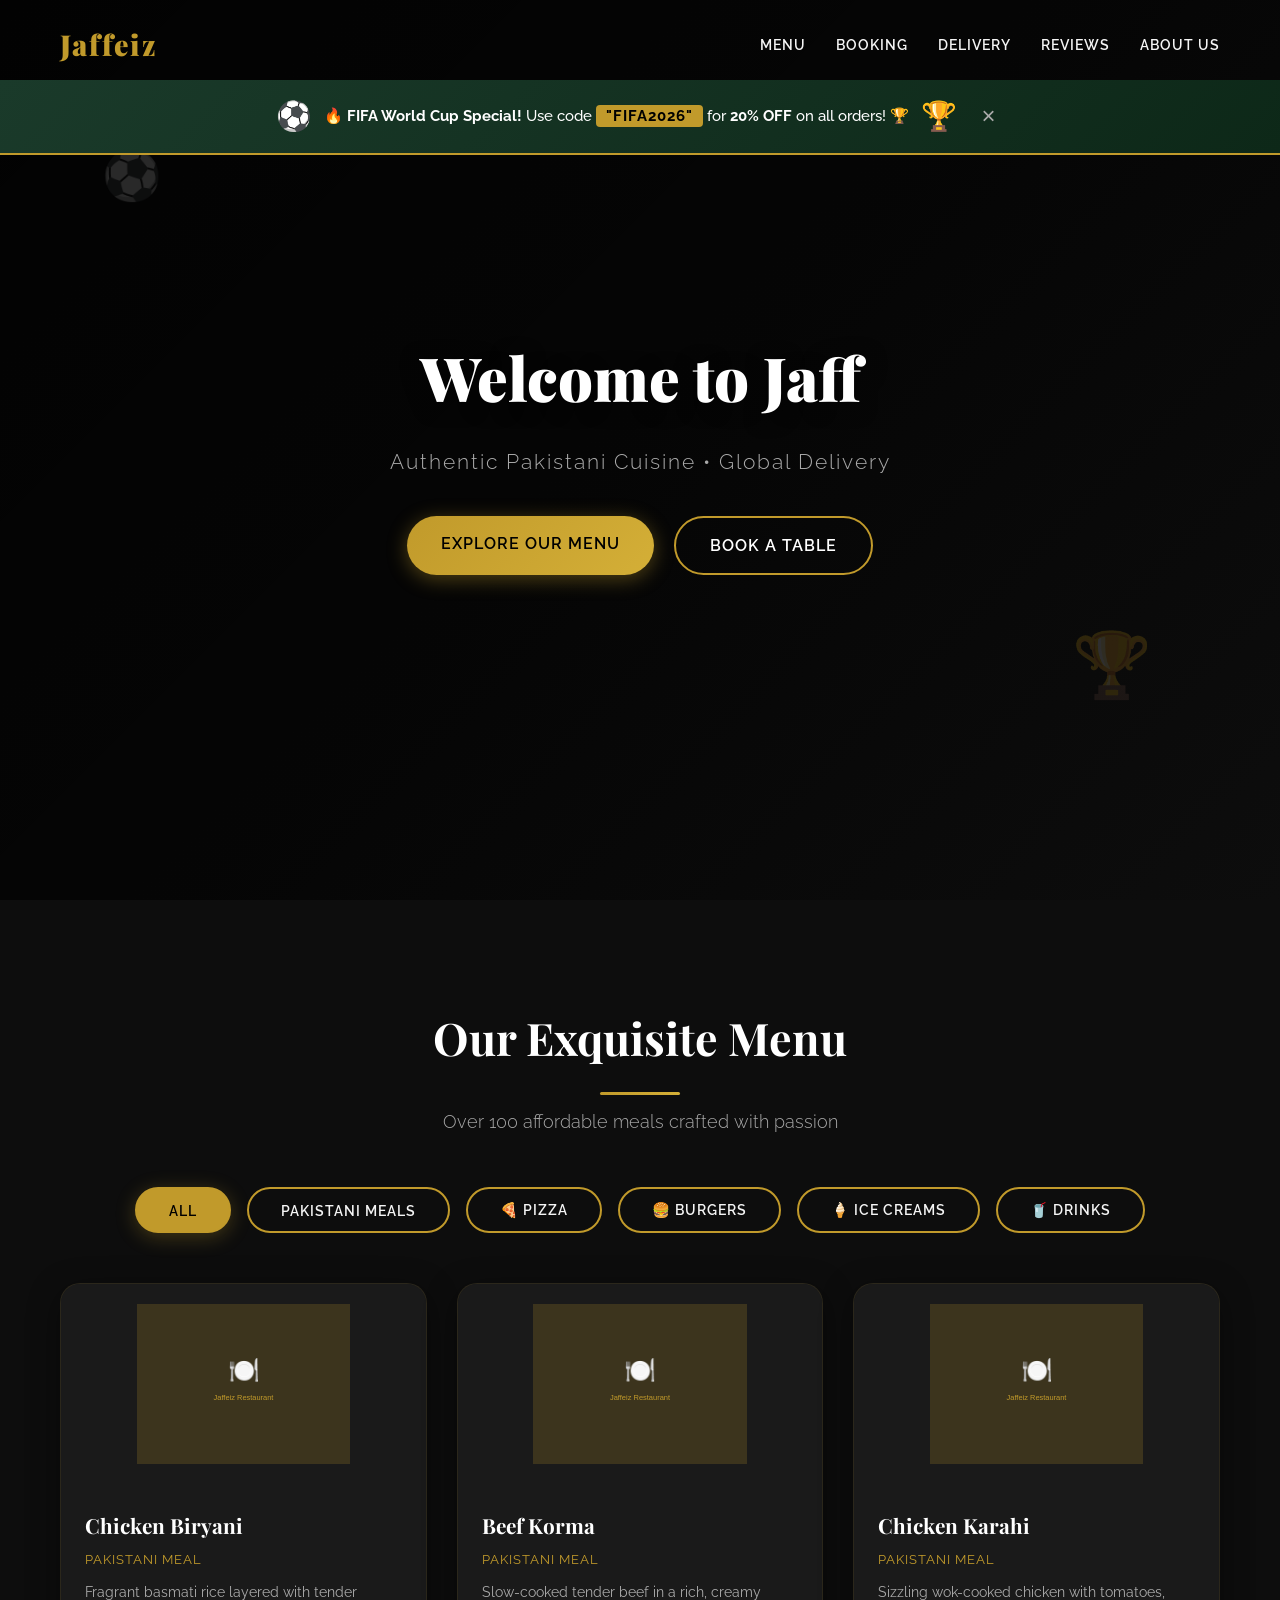
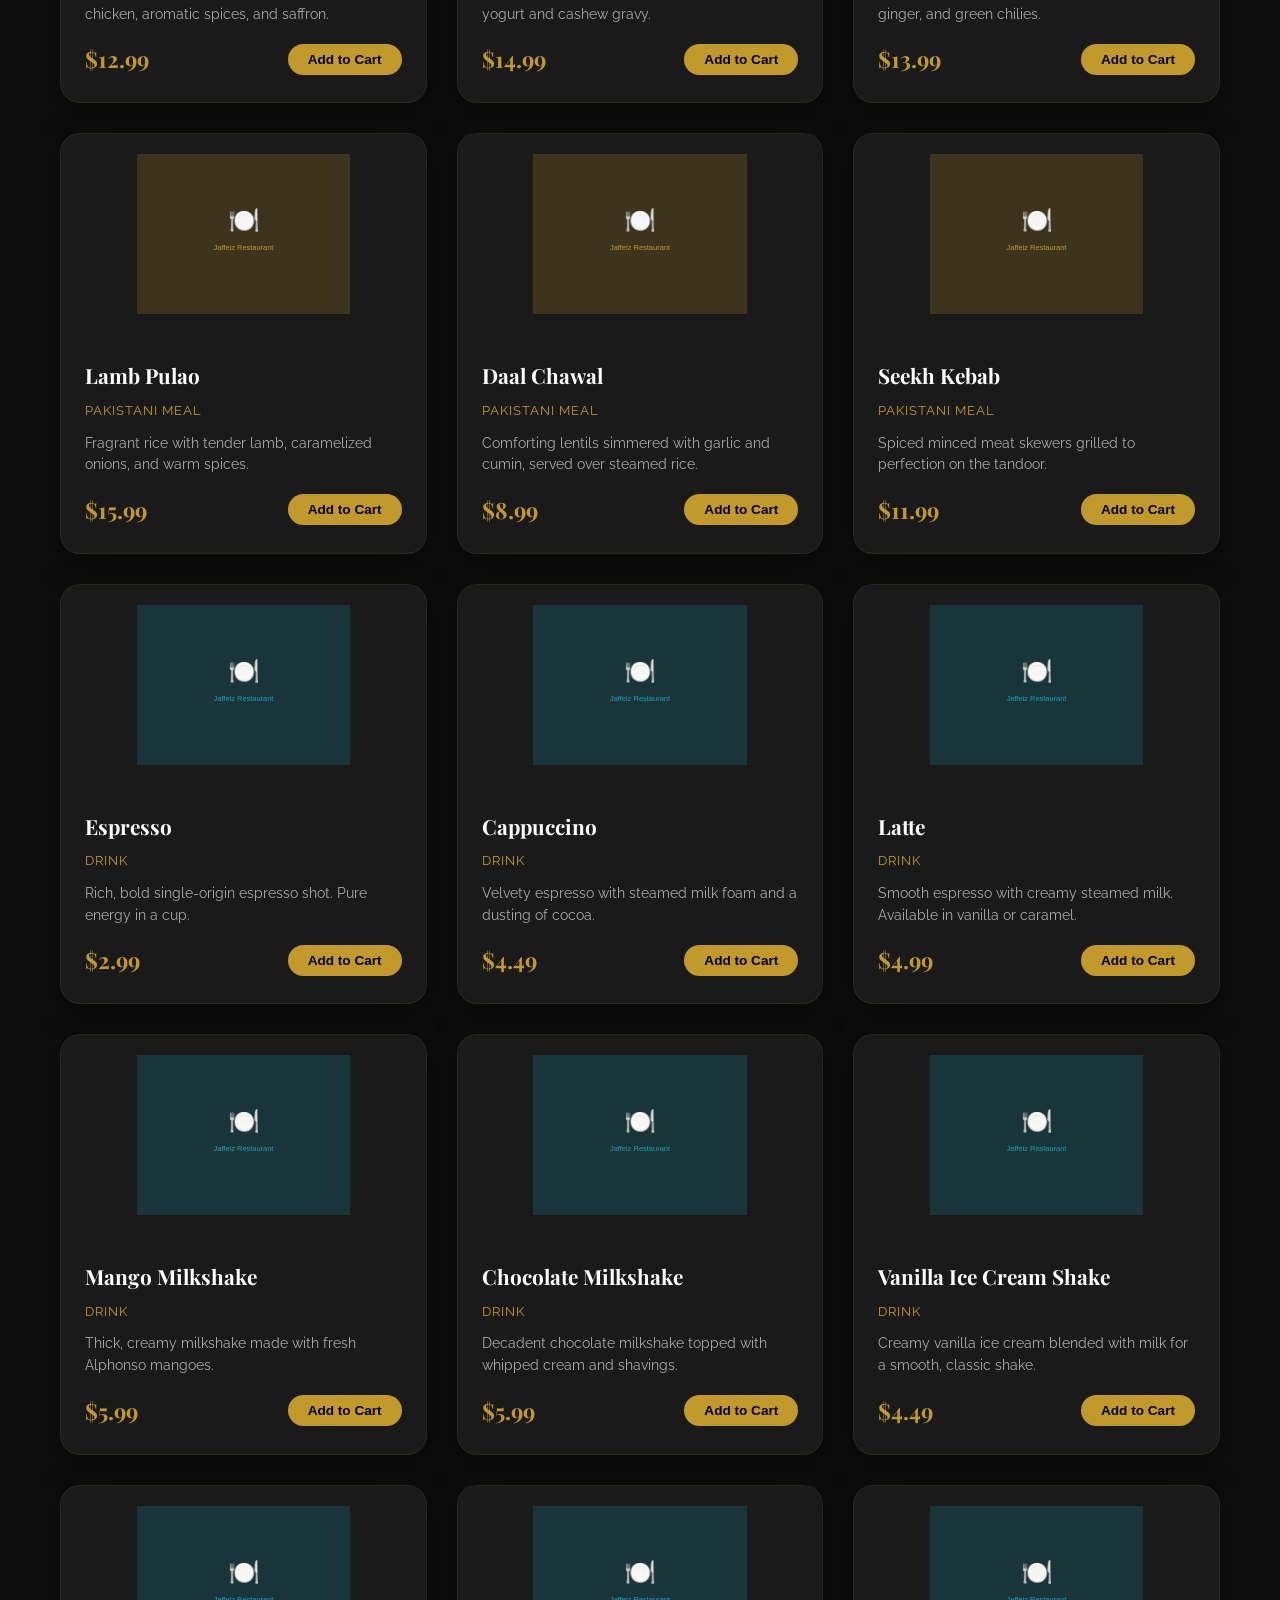
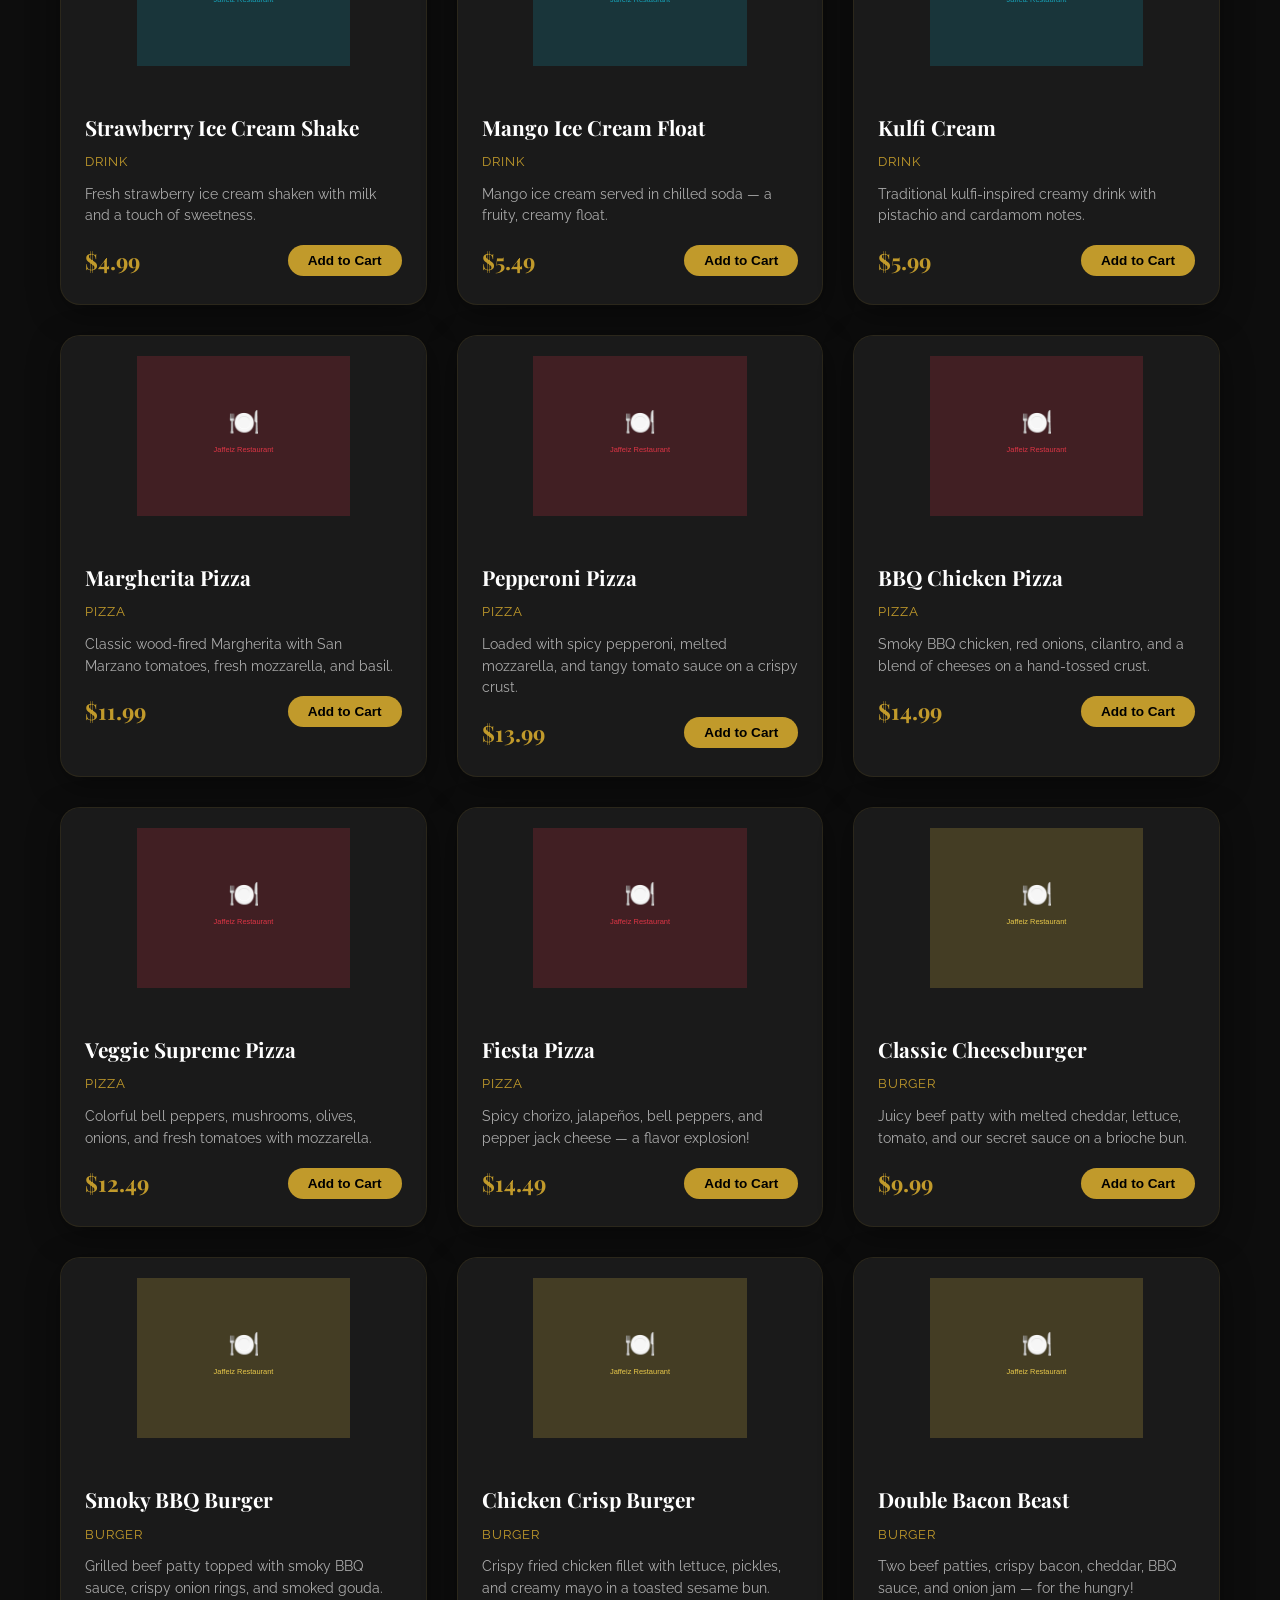
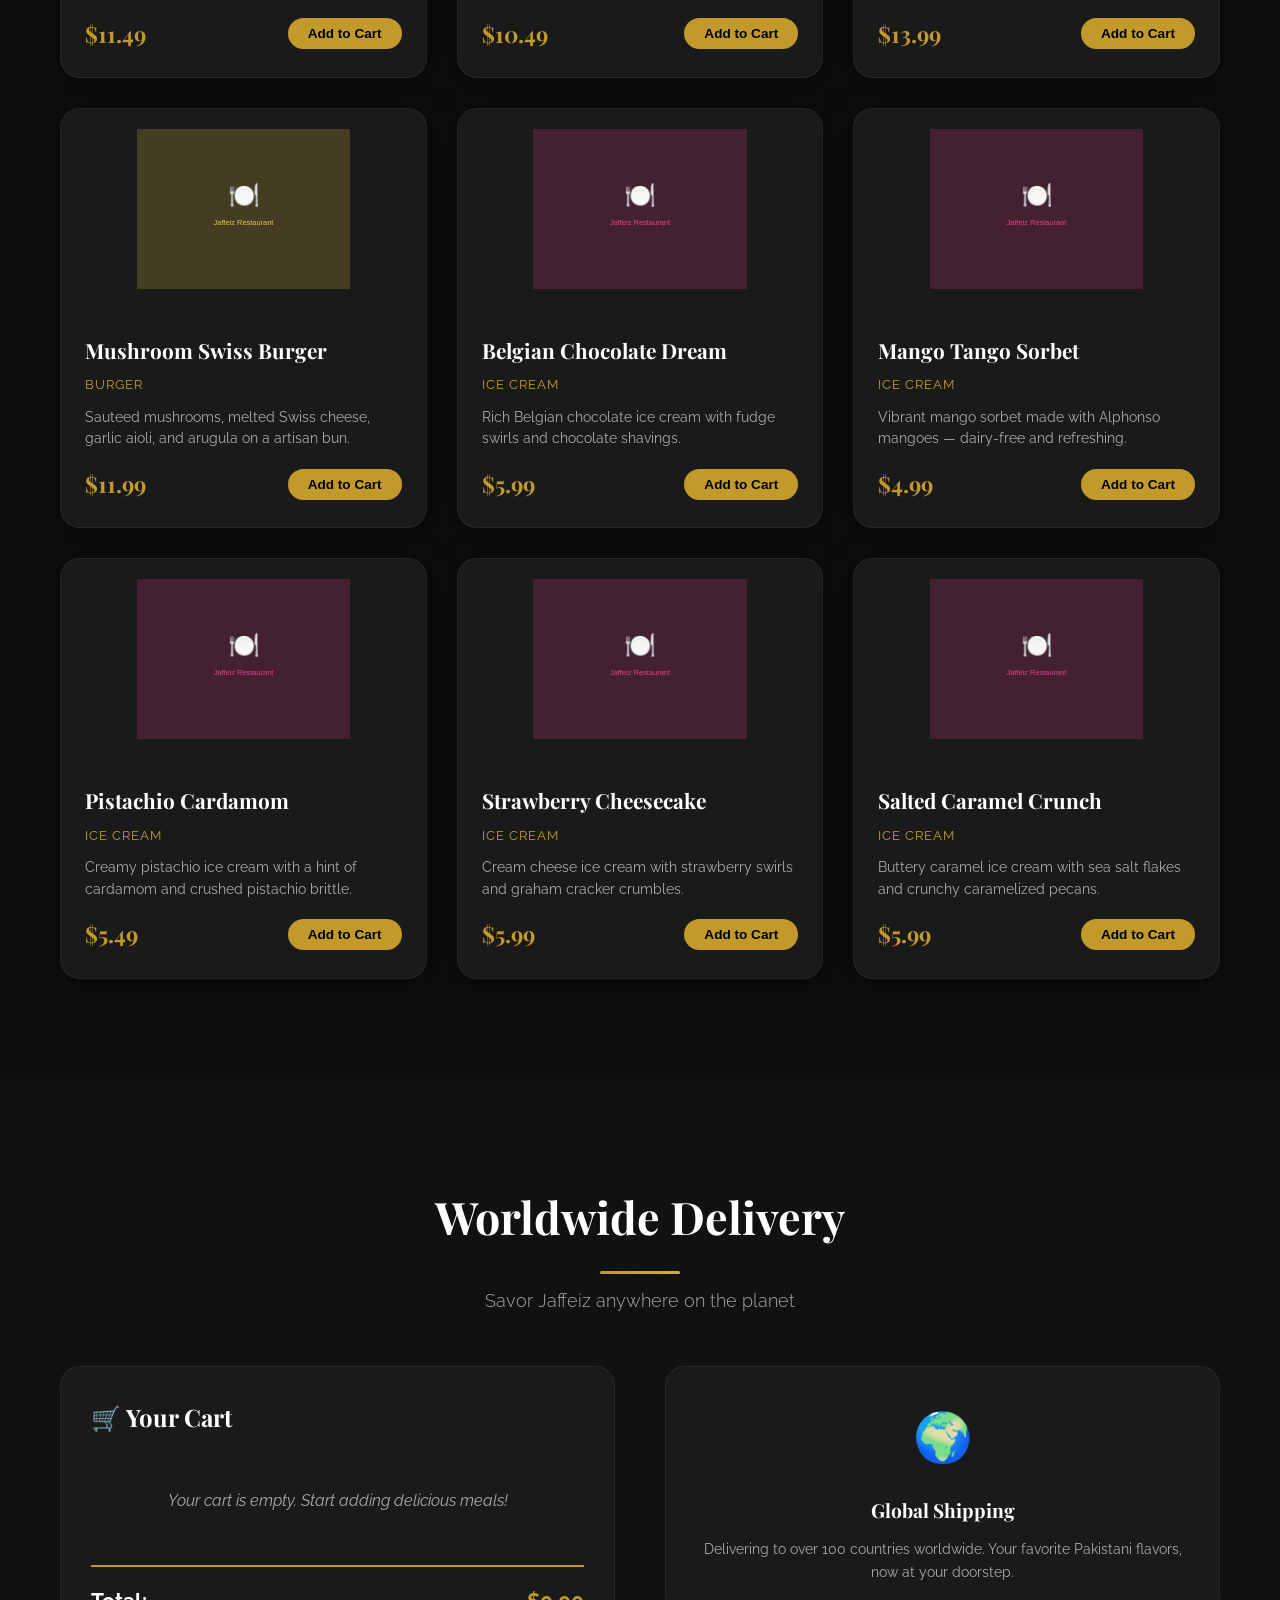
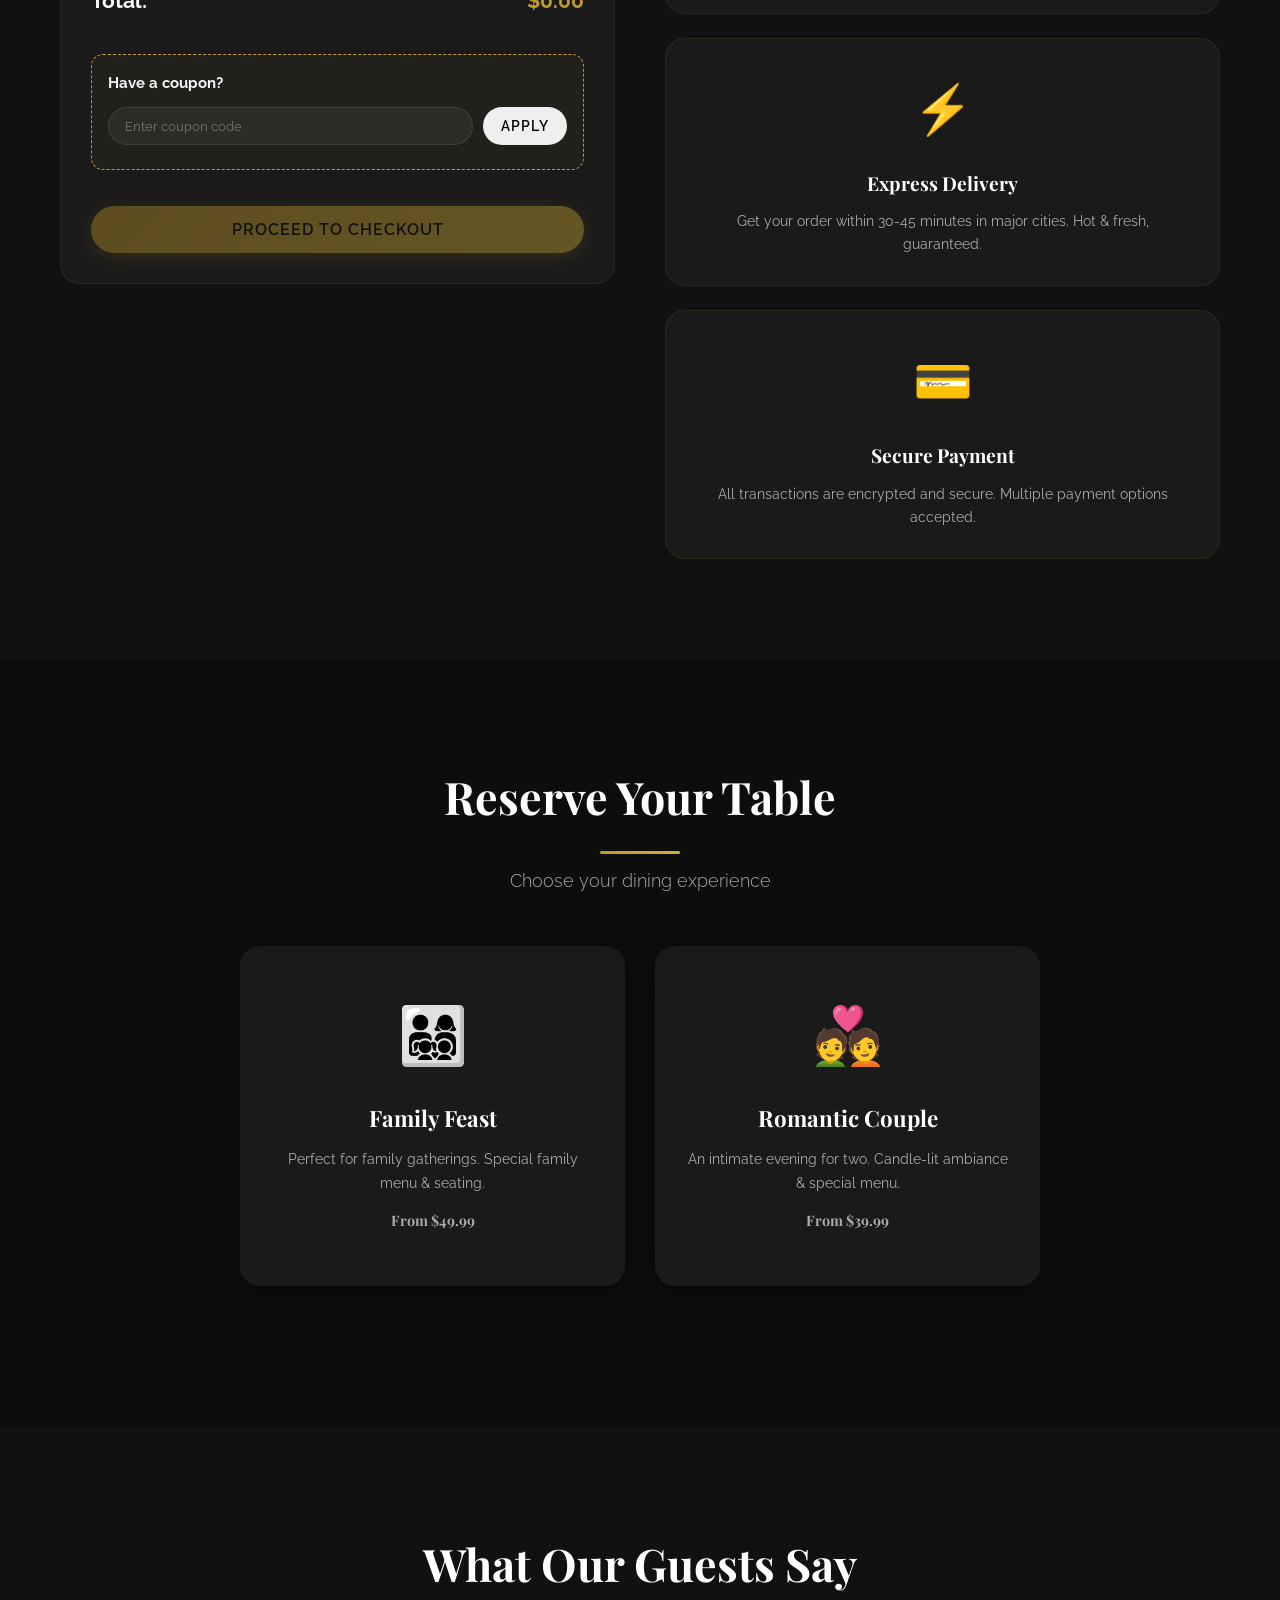
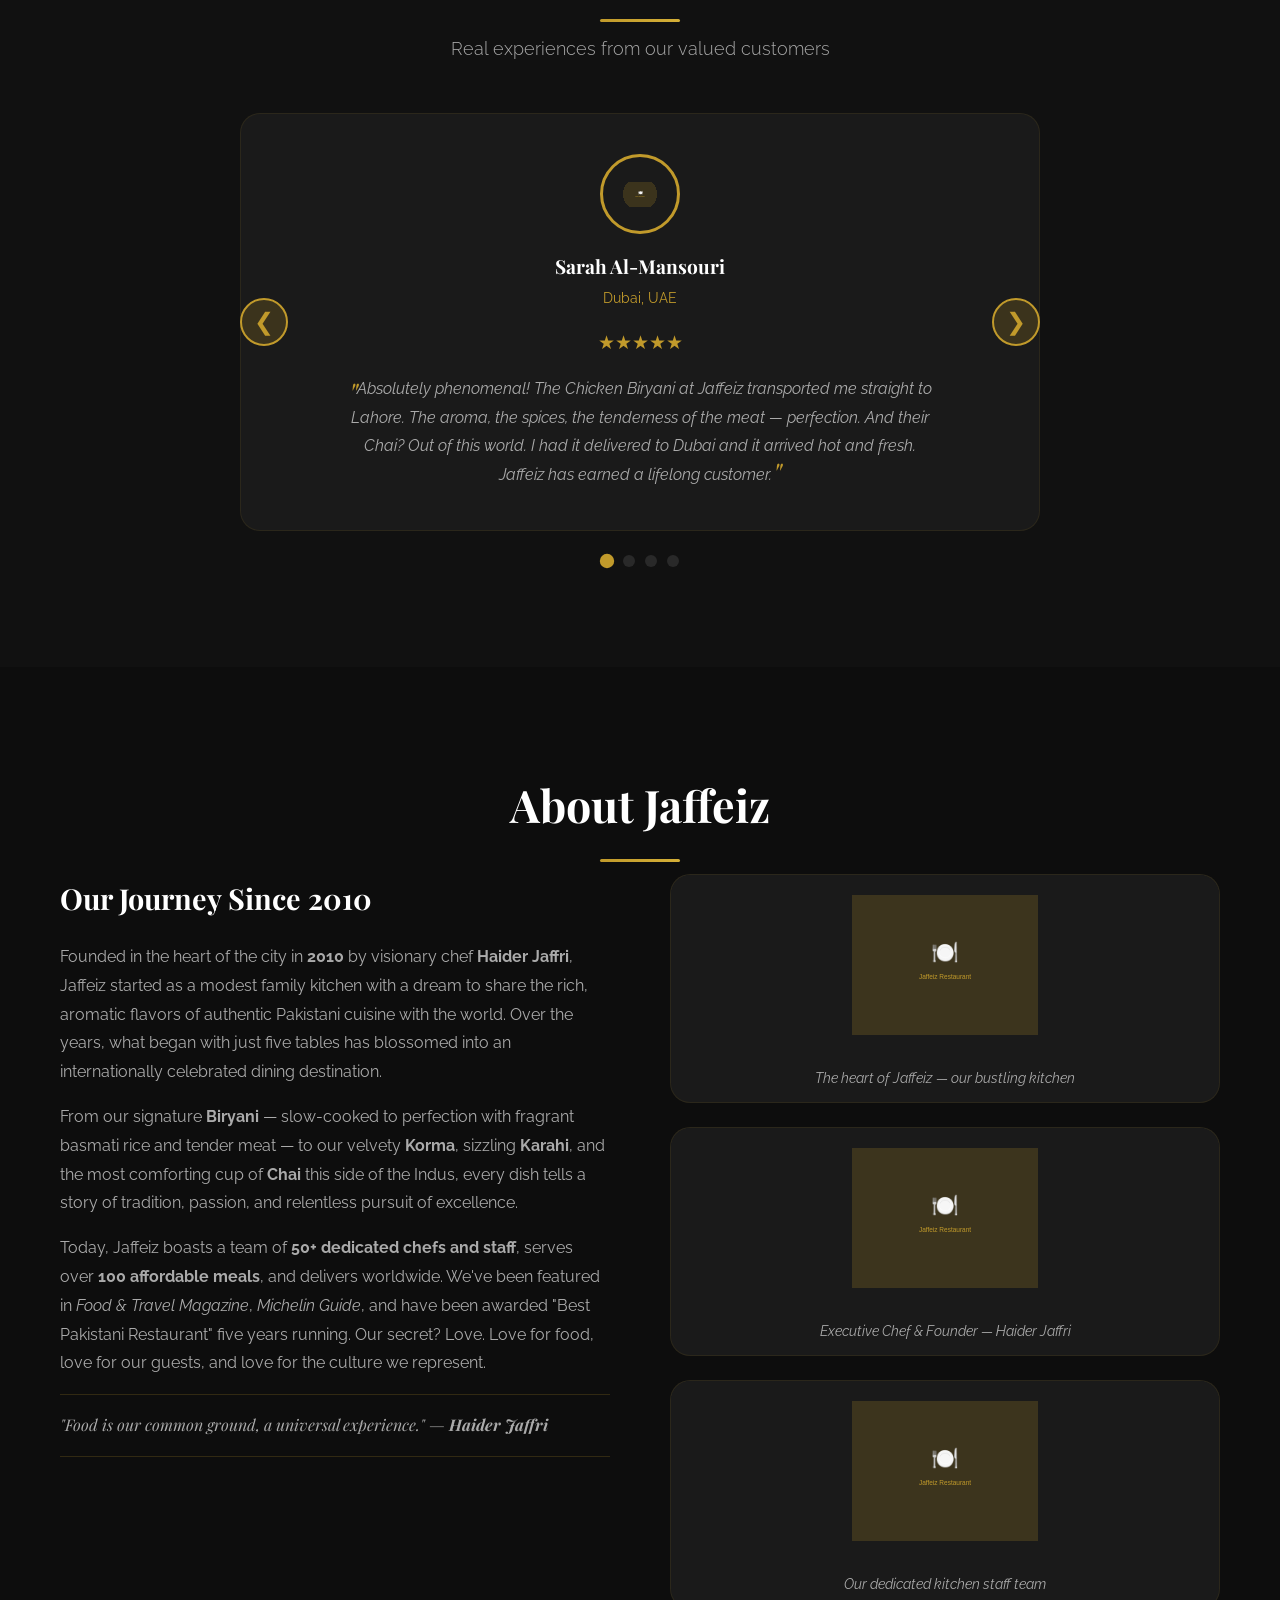
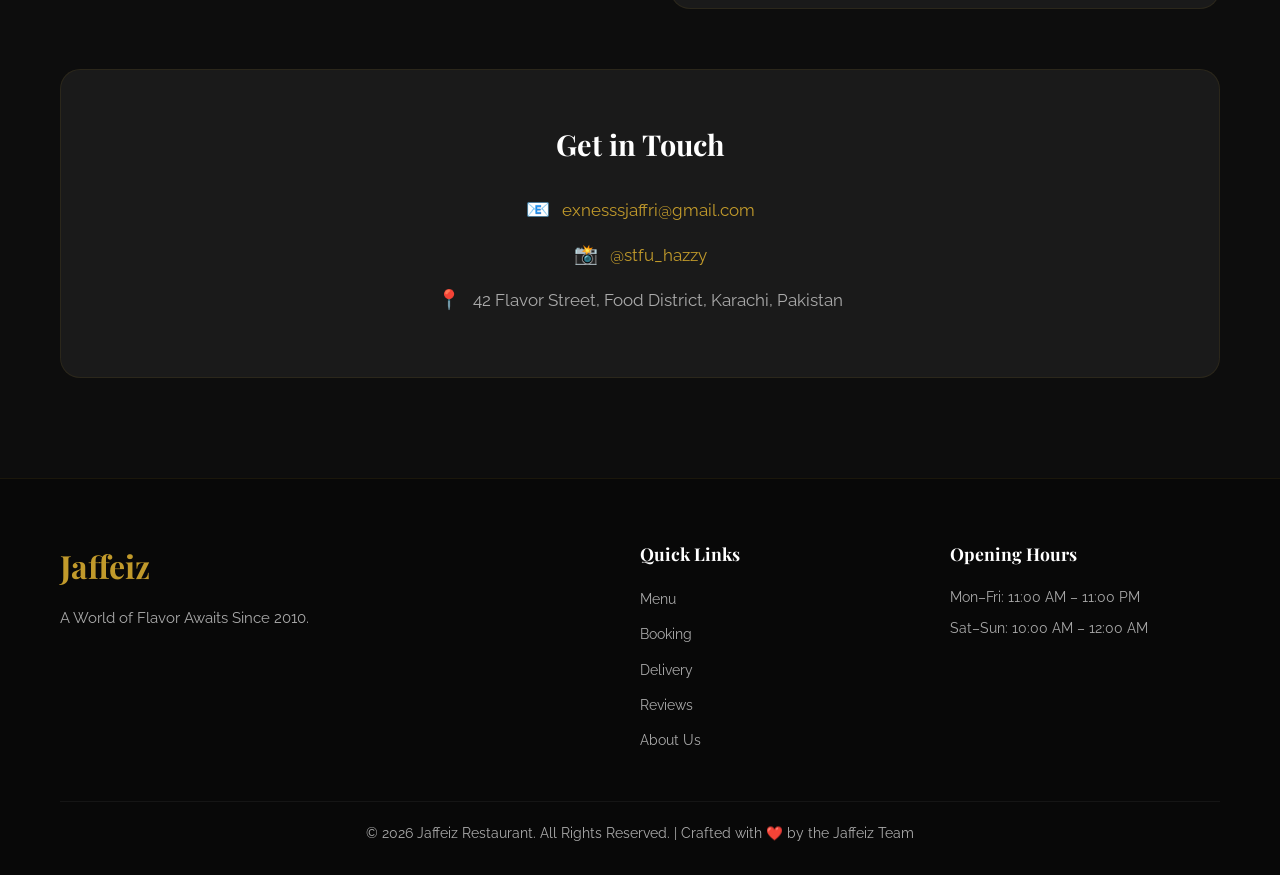
==== commit 565ac219: "haider" ====
--- a/jaffeiz restaurant/index.html
+++ b/jaffeiz restaurant/index.html
@@ -92,7 +92,10 @@
             <div class="filter-buttons fade-in">
                 <button class="filter-btn active" data-filter="all">All</button>
                 <button class="filter-btn" data-filter="pakistani">Pakistani Meals</button>
-                <button class="filter-btn" data-filter="drinks">Drinks</button>
+                <button class="filter-btn" data-filter="pizza">🍕 Pizza</button>
+                <button class="filter-btn" data-filter="burger">🍔 Burgers</button>
+                <button class="filter-btn" data-filter="ice-cream">🍦 Ice Creams</button>
+                <button class="filter-btn" data-filter="drinks">🥤 Drinks</button>
             </div>
 
             <!-- Menu Grid -->
--- a/jaffeiz restaurant/styles.css
+++ b/jaffeiz restaurant/styles.css
@@ -432,7 +432,12 @@
     align-items: center;
     justify-content: center;
     position: relative;
-    background: url('https://images.unsplash.com/photo-1414235077428-338989a2e8c0?w=1920&q=80') center/cover no-repeat fixed;
+    background: #0d0d0d;
+    background-image: url('https://images.unsplash.com/photo-1414235077428-338989a2e8c0?w=1920&q=80');
+    background-size: cover;
+    background-position: center;
+    background-repeat: no-repeat;
+    background-attachment: fixed;
     overflow: hidden;
     z-index: 1;
 }
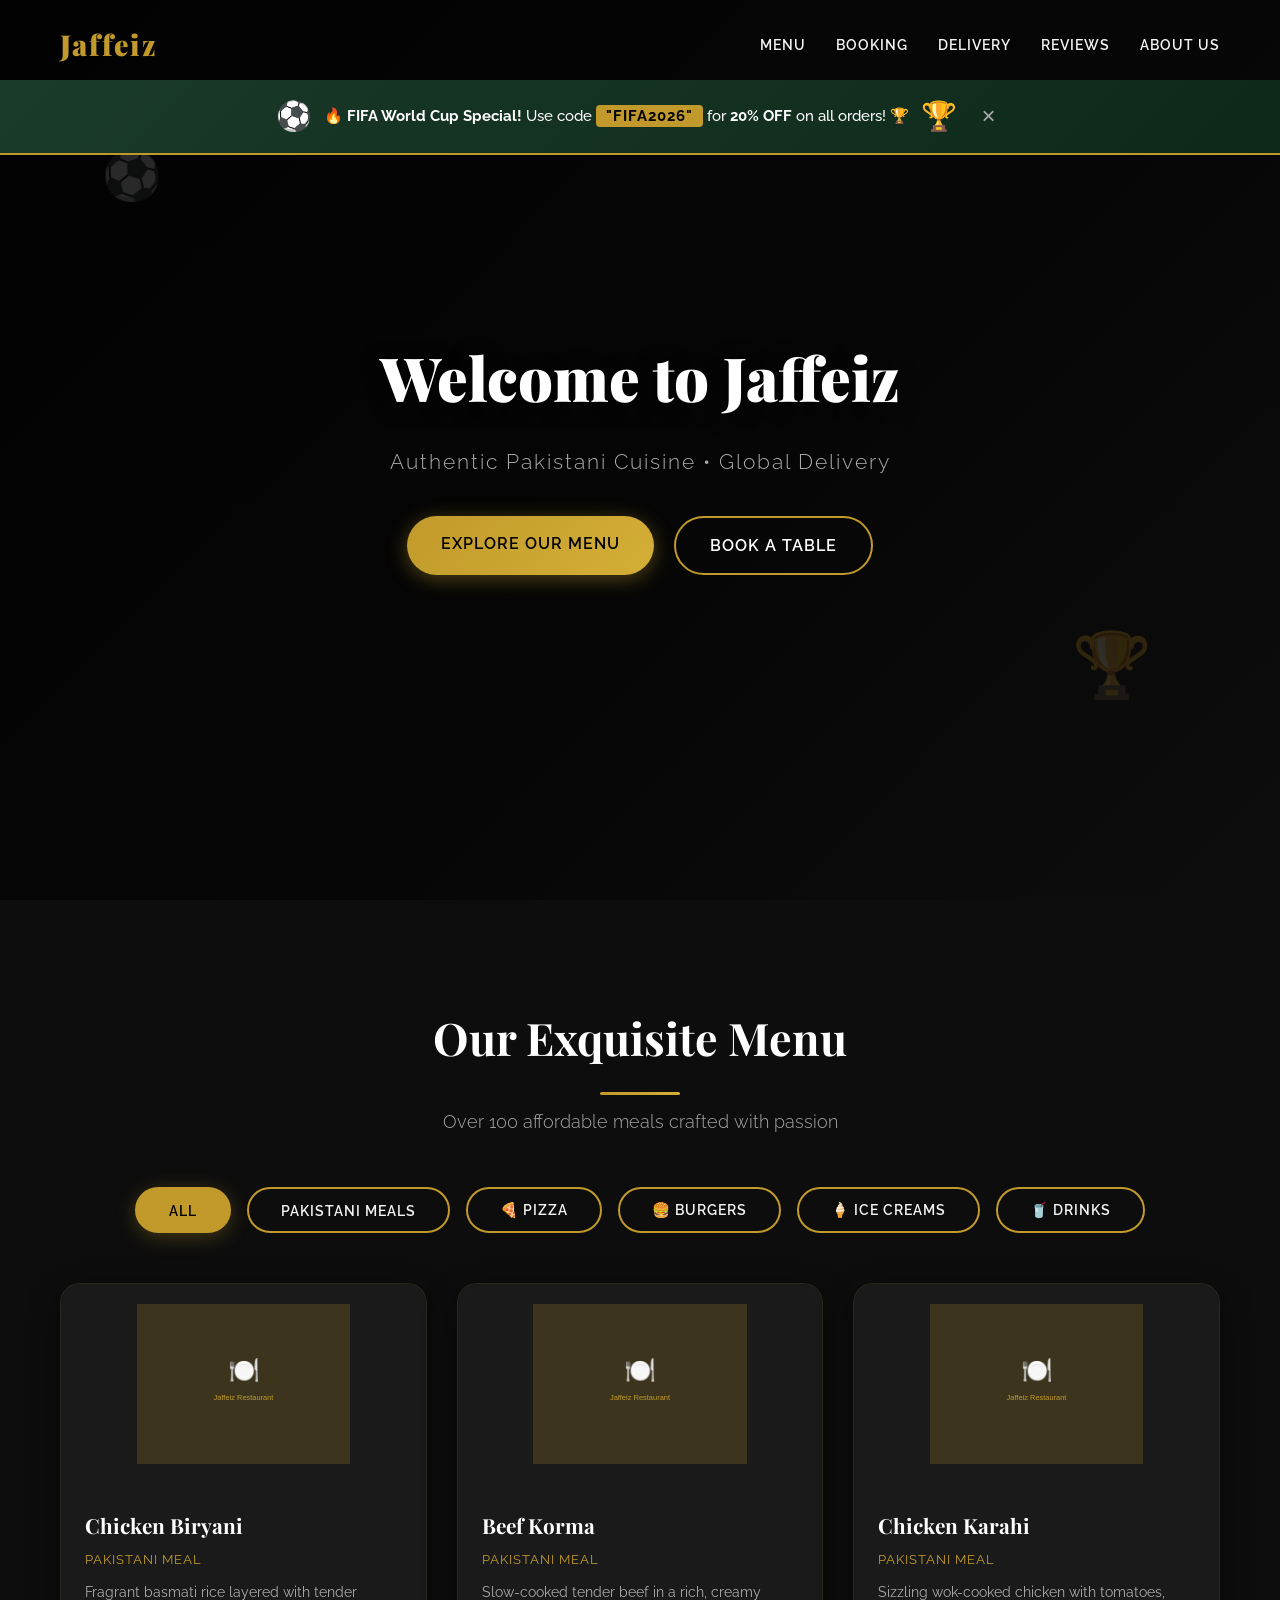
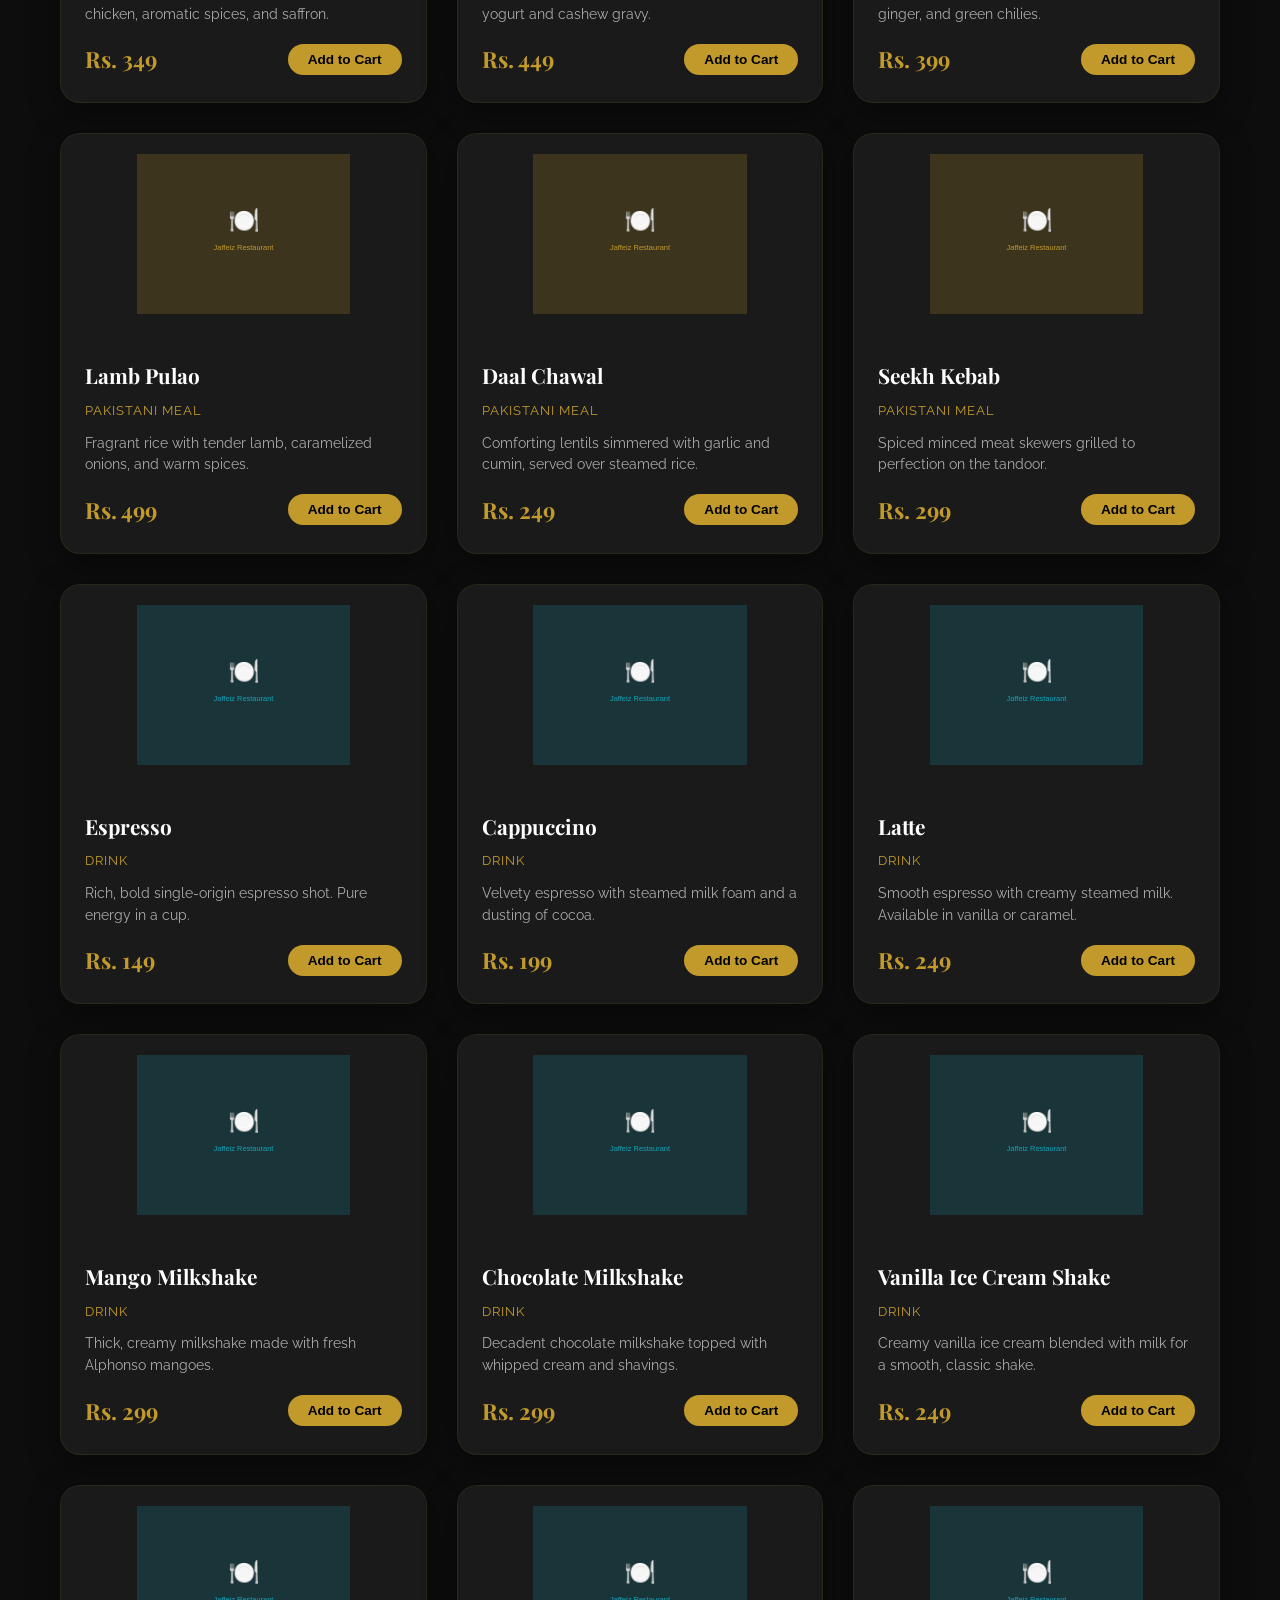
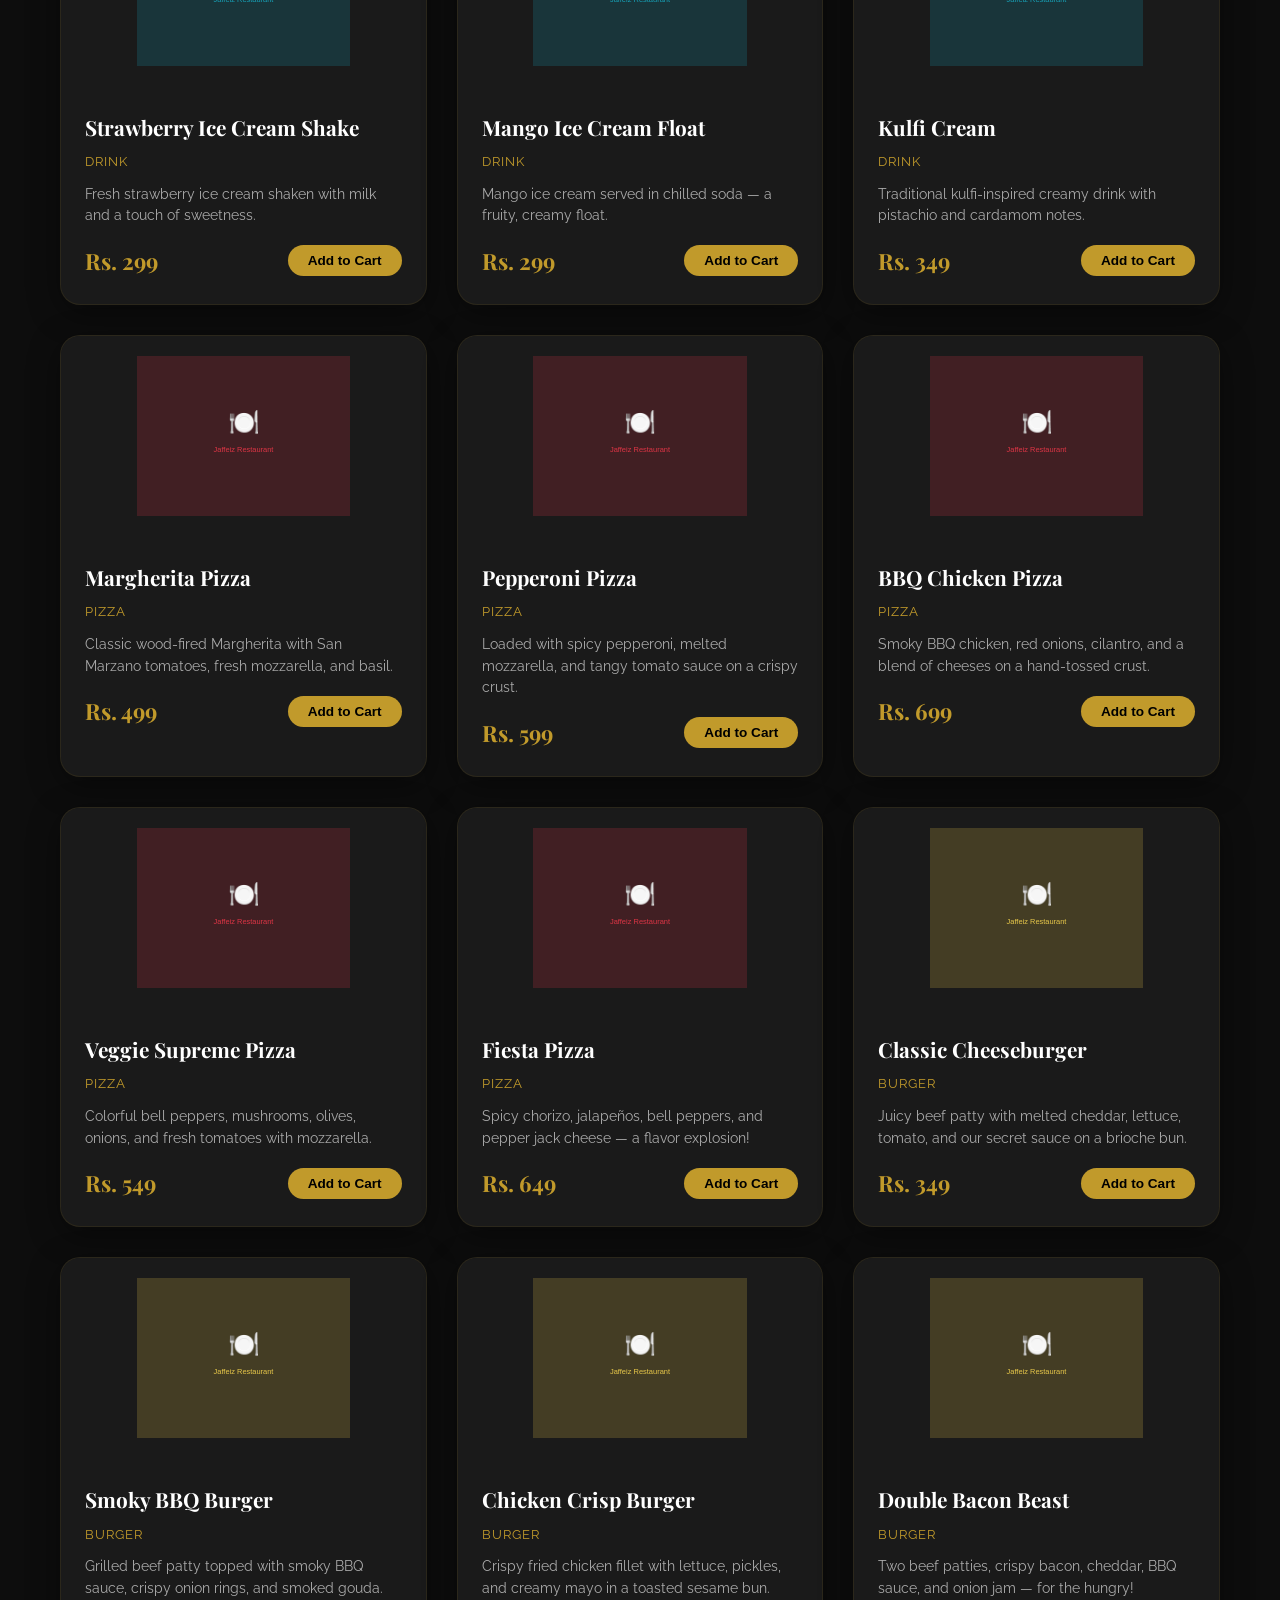
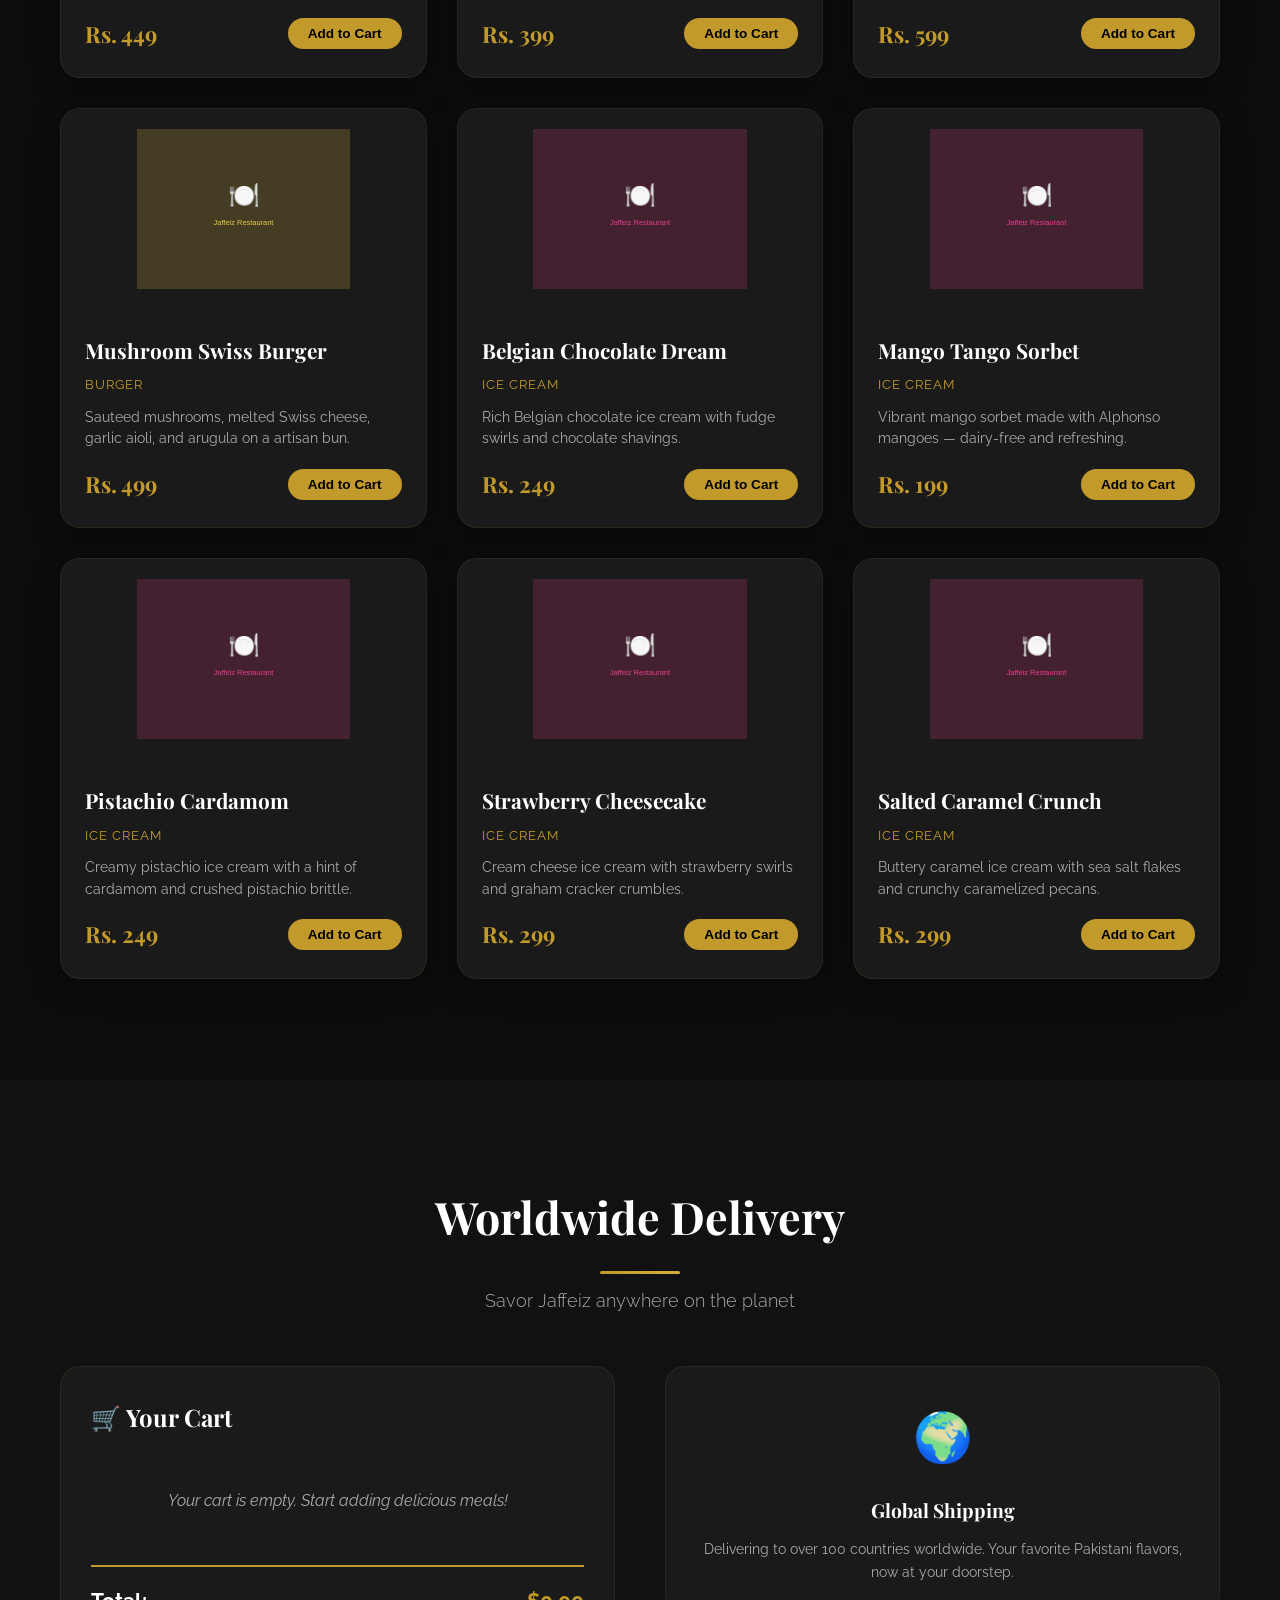
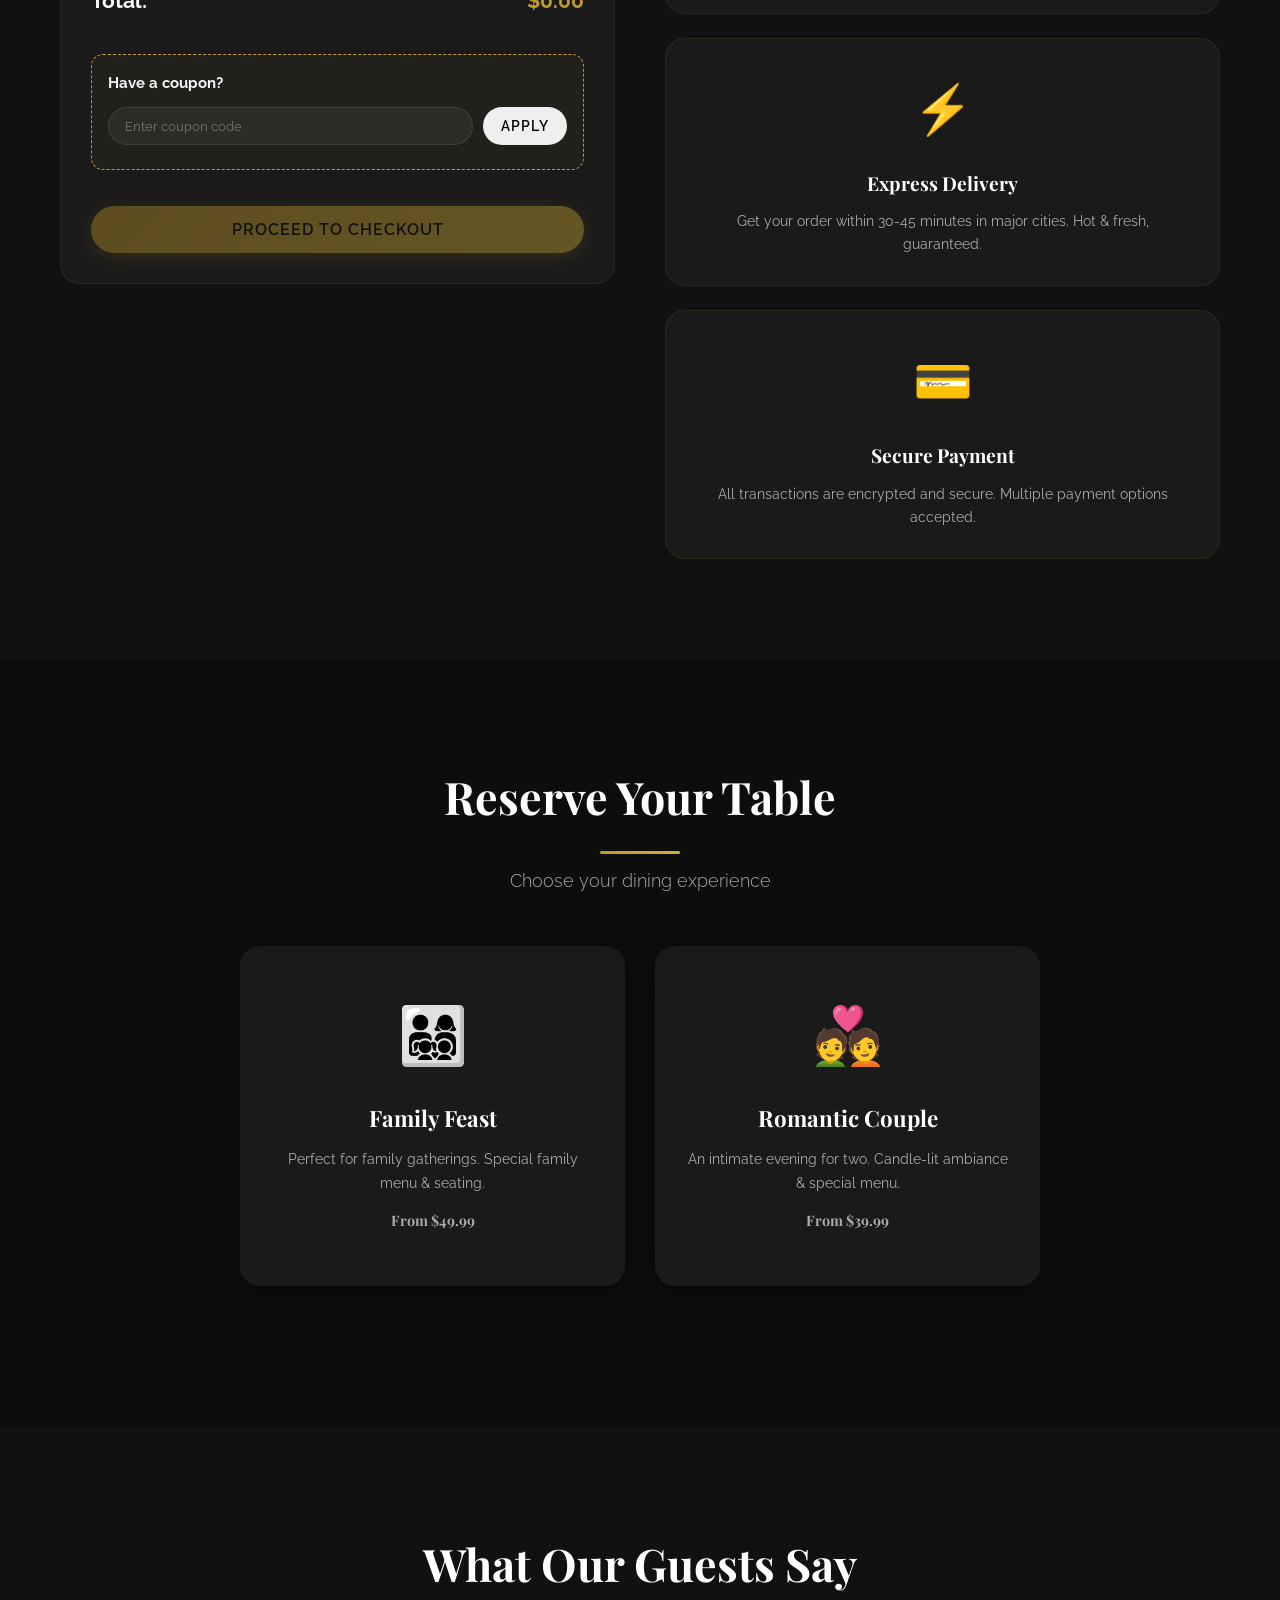
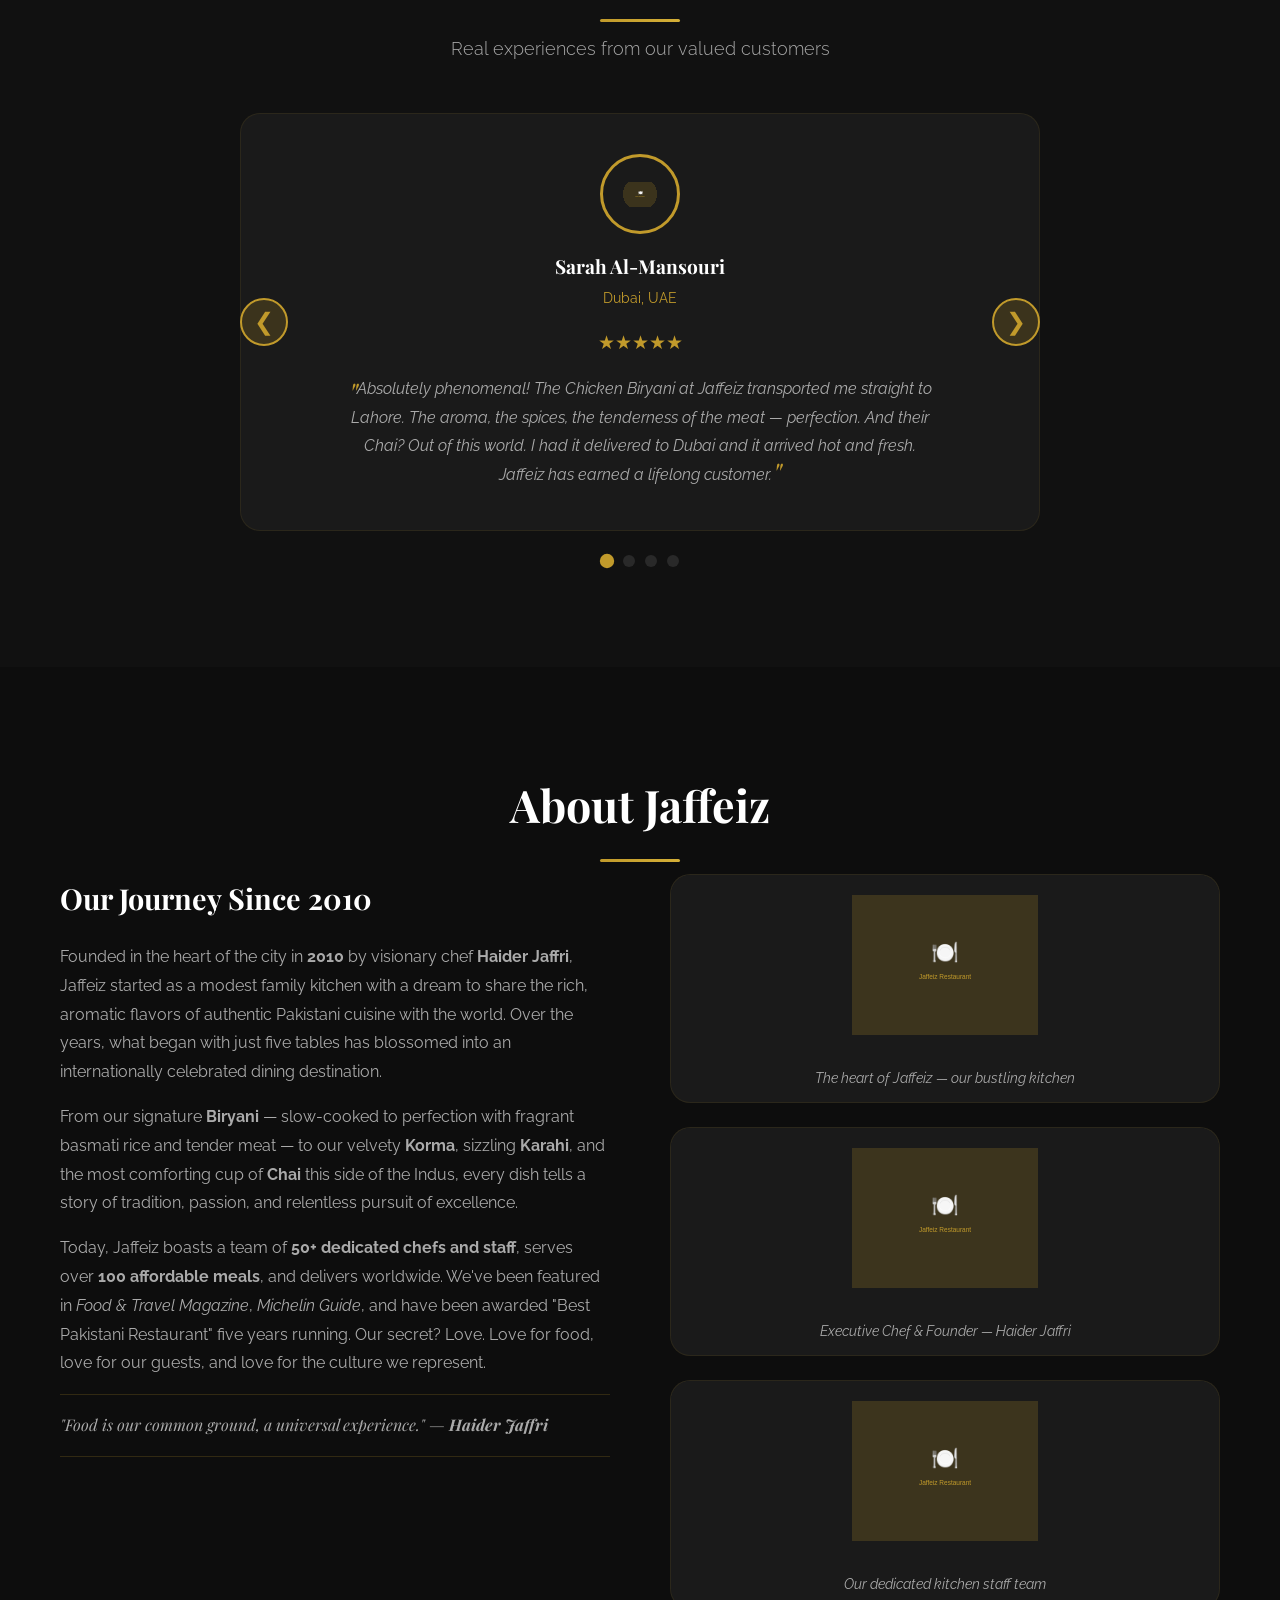
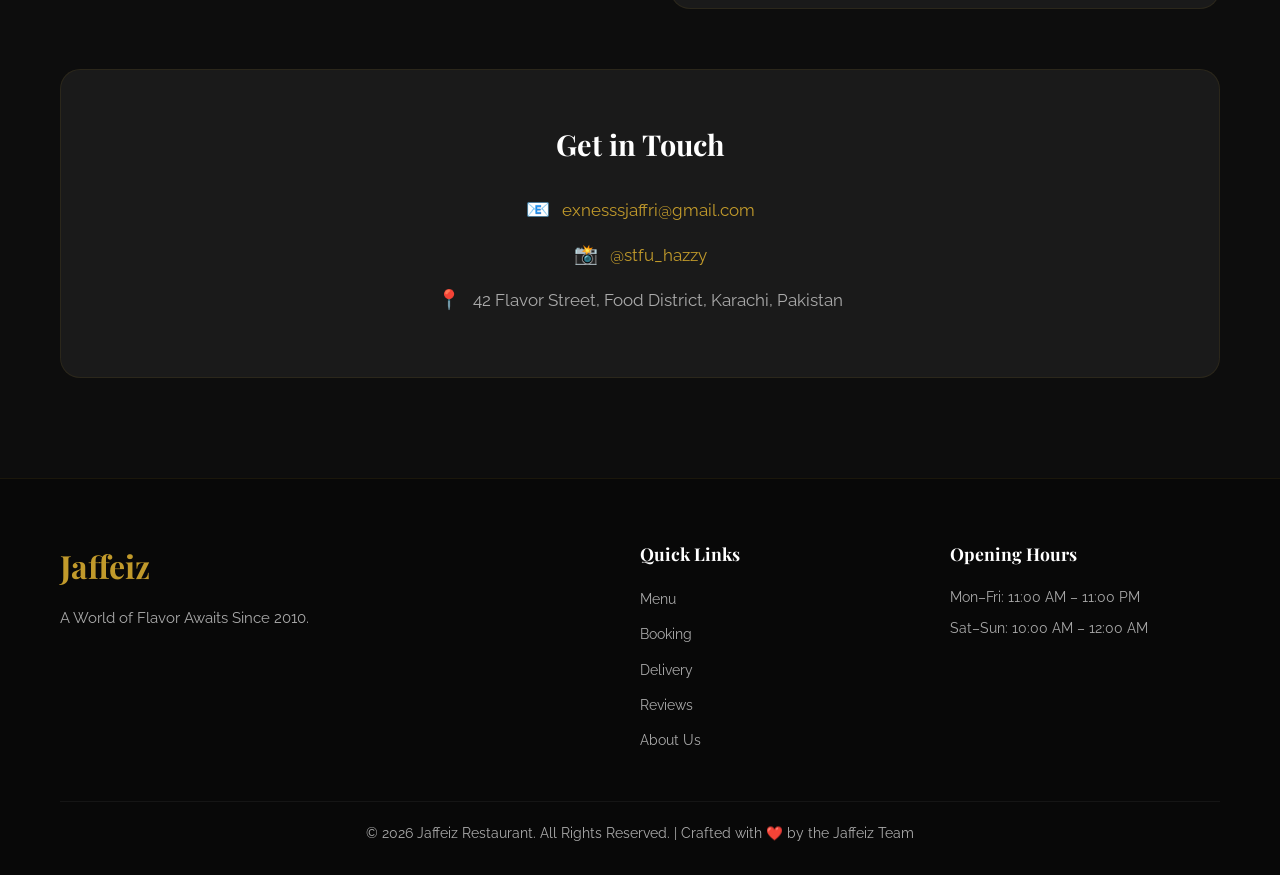
==== commit b20d54d8: "editing" ====
--- a/jaffeiz restaurant/index.html
+++ b/jaffeiz restaurant/index.html
@@ -136,6 +136,39 @@
                     </div>
 
                     <button id="checkout-btn" class="btn btn-primary" disabled>Proceed to Checkout</button>
+
+                    <!-- Cart Billing Modal (hidden by default) -->
+                    <div id="cart-billing" class="cart-billing" style="display: none;">
+                        <h4 class="cart-billing-title">🧾 Order Billing</h4>
+                        <div id="cart-billing-summary" class="cart-billing-summary"></div>
+                        <form id="cart-billing-form">
+                            <div class="form-group">
+                                <label for="cart-delivery-name">Full Name</label>
+                                <input type="text" id="cart-delivery-name" placeholder="Enter your name" required />
+                            </div>
+                            <div class="form-group">
+                                <label for="cart-delivery-phone">Phone Number</label>
+                                <input type="tel" id="cart-delivery-phone" placeholder="03XX-XXXXXXX" required />
+                            </div>
+                            <div class="form-group">
+                                <label for="cart-delivery-address">Delivery Address</label>
+                                <textarea id="cart-delivery-address" rows="2" placeholder="House #, Street, City" required></textarea>
+                            </div>
+                            <div class="form-group">
+                                <label for="cart-payment-method">Payment Method</label>
+                                <select id="cart-payment-method">
+                                    <option value="cod">Cash on Delivery</option>
+                                    <option value="card">Credit / Debit Card</option>
+                                    <option value="jazzcash">JazzCash</option>
+                                    <option value="easypaisa">EasyPaisa</option>
+                                </select>
+                            </div>
+                            <div class="form-row" style="display: flex; gap: 10px; margin-top: 16px;">
+                                <button type="submit" class="btn btn-primary" style="flex: 1;">✅ Place Order</button>
+                                <button type="button" id="cart-billing-cancel" class="btn btn-secondary" style="flex: 0.5;">Cancel</button>
+                            </div>
+                        </form>
+                    </div>
                 </div>
 
                 <!-- Delivery Info -->
--- a/jaffeiz restaurant/styles.css
+++ b/jaffeiz restaurant/styles.css
@@ -656,6 +656,94 @@
     to { opacity: 1; transform: translateY(0); }
 }
 
+/* ---- Cart Billing Section ---- */
+.cart-billing {
+    margin-top: 24px;
+    padding: 24px;
+    background: rgba(193, 154, 43, 0.08);
+    border-radius: var(--radius-lg);
+    border: 2px solid var(--color-primary);
+    animation: fadeInUp 0.4s ease;
+}
+
+.cart-billing-title {
+    font-family: var(--font-heading);
+    font-size: 1.3rem;
+    color: var(--color-primary);
+    margin-bottom: 16px;
+}
+
+.cart-billing-summary {
+    margin-bottom: 20px;
+}
+
+.billing-table {
+    width: 100%;
+    border-collapse: collapse;
+    margin-bottom: 12px;
+    font-size: 0.9rem;
+}
+
+.billing-table th {
+    text-align: left;
+    padding: 8px 12px;
+    background: rgba(193, 154, 43, 0.15);
+    color: var(--color-primary);
+    font-weight: 700;
+    text-transform: uppercase;
+    font-size: 0.8rem;
+    letter-spacing: 1px;
+}
+
+.billing-table td {
+    padding: 8px 12px;
+    border-bottom: 1px solid rgba(255,255,255,0.05);
+    color: var(--color-text);
+}
+
+.billing-table td:nth-child(2),
+.billing-table td:nth-child(3) {
+    text-align: center;
+}
+
+.billing-table td:nth-child(3) {
+    color: var(--color-primary);
+    font-weight: 600;
+}
+
+.billing-totals {
+    background: rgba(0,0,0,0.3);
+    padding: 12px 16px;
+    border-radius: var(--radius);
+    margin-top: 8px;
+}
+
+.billing-totals p {
+    display: flex;
+    justify-content: space-between;
+    padding: 4px 0;
+    font-size: 0.95rem;
+    color: var(--color-text);
+}
+
+.billing-discount span {
+    color: var(--color-success);
+    font-weight: 600;
+}
+
+.billing-grand-total {
+    font-size: 1.15rem !important;
+    font-weight: 700;
+    border-top: 2px solid var(--color-primary);
+    padding-top: 8px !important;
+    margin-top: 4px;
+    color: var(--color-primary) !important;
+}
+
+.billing-grand-total span {
+    color: var(--color-primary);
+}
+
 /* ================================================================
    7. DELIVERY & CART SECTION
    ================================================================ */
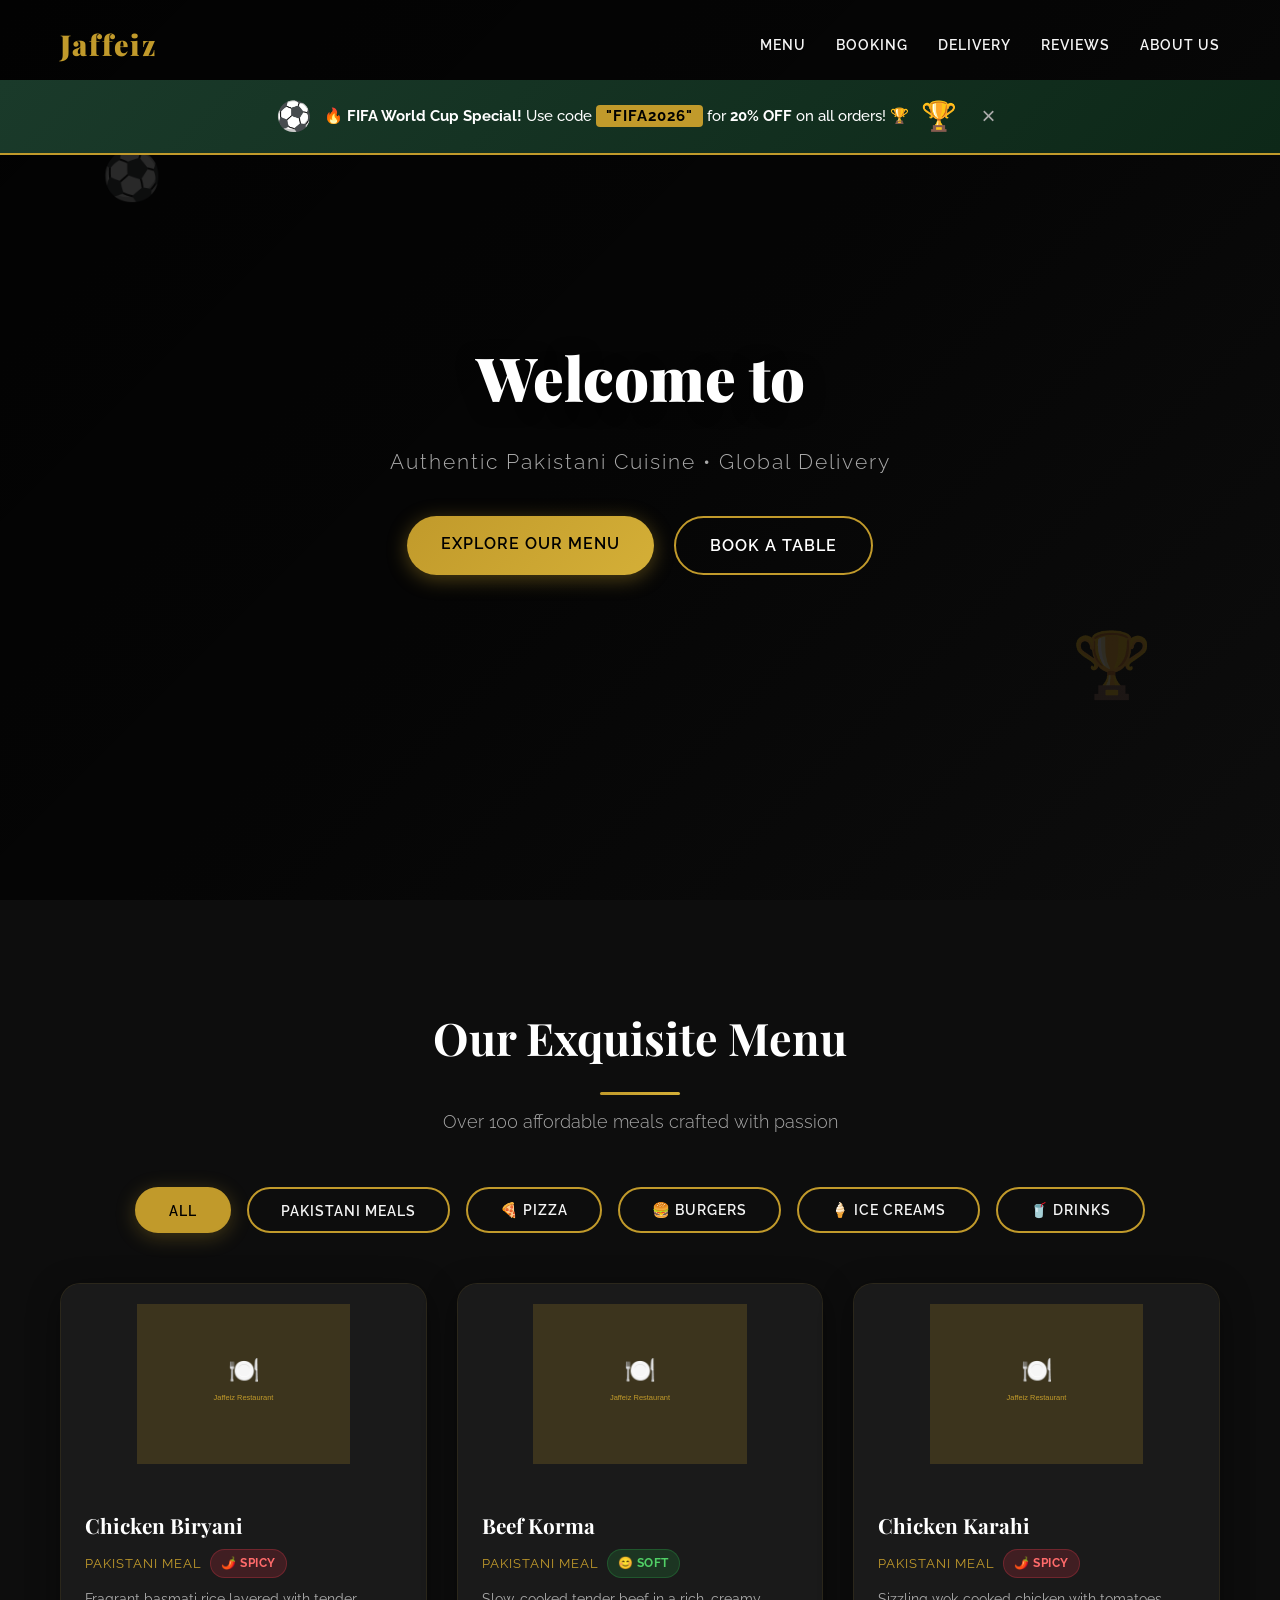
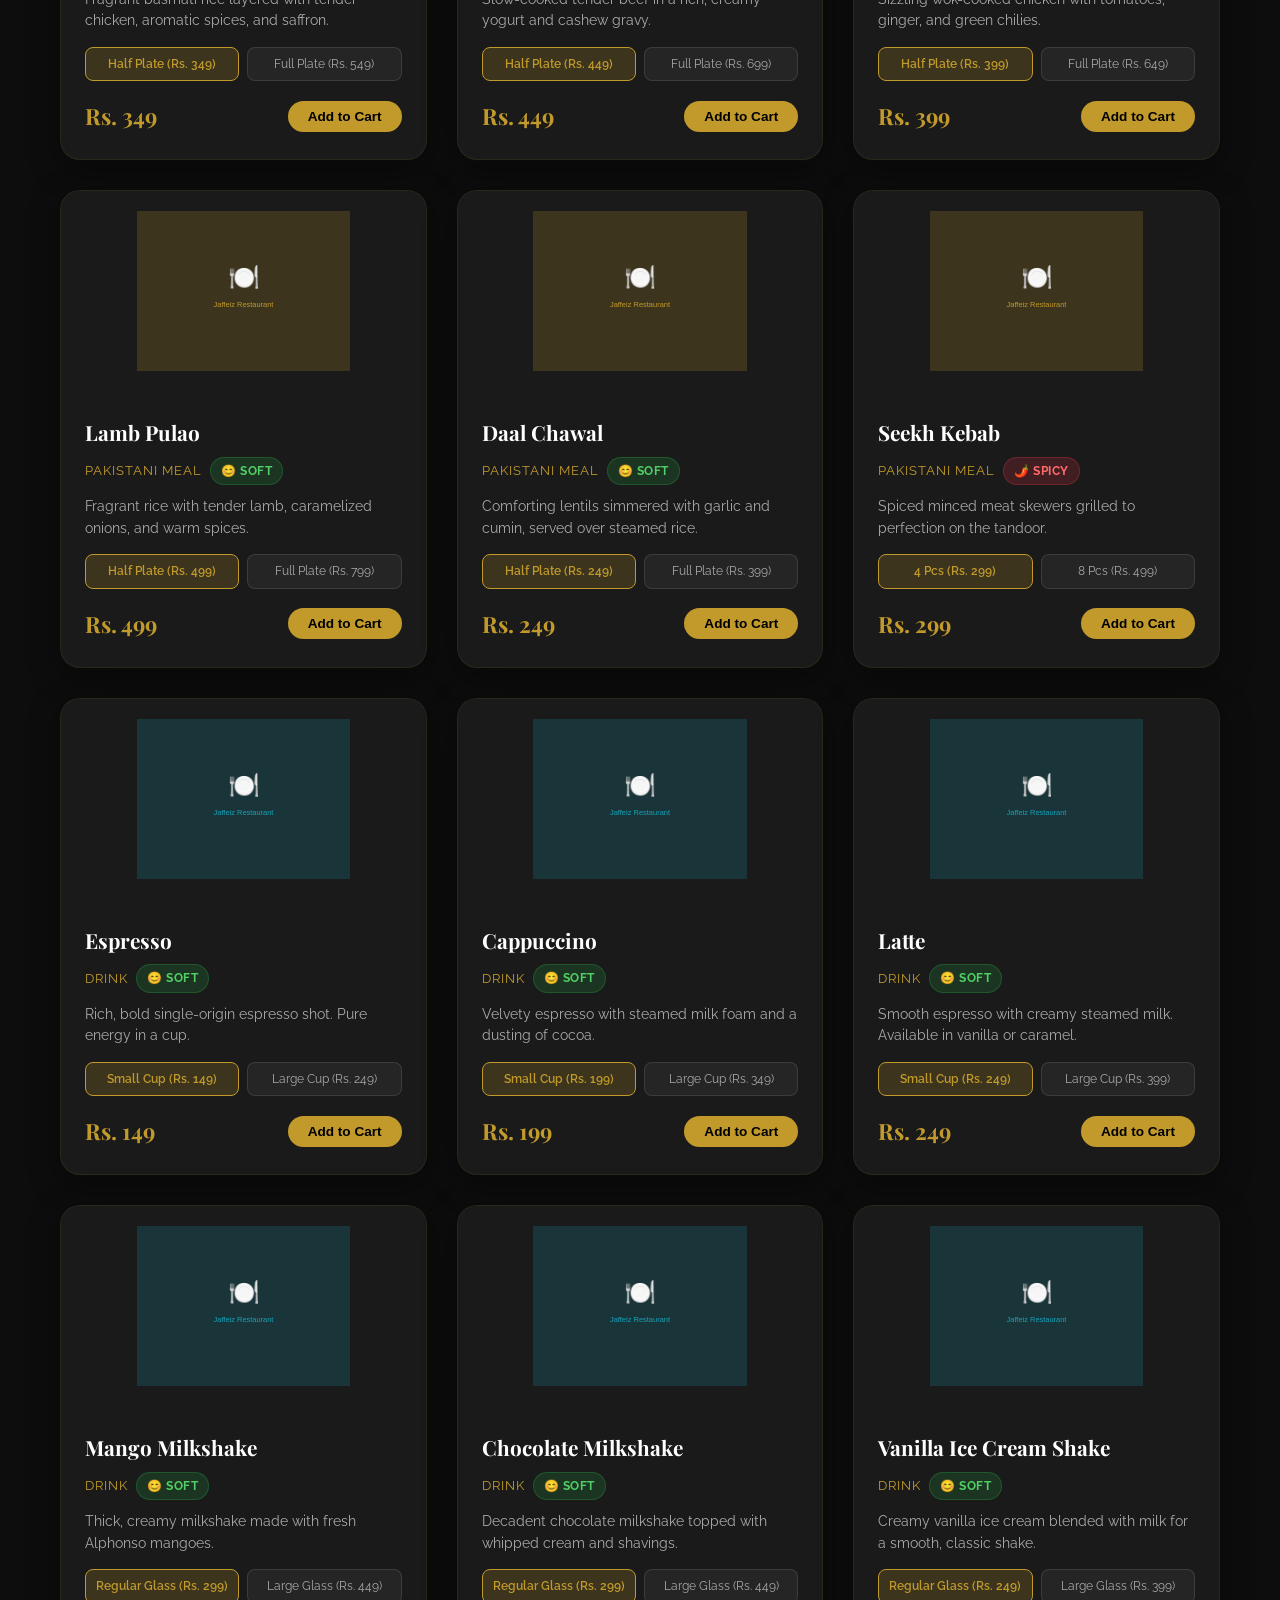
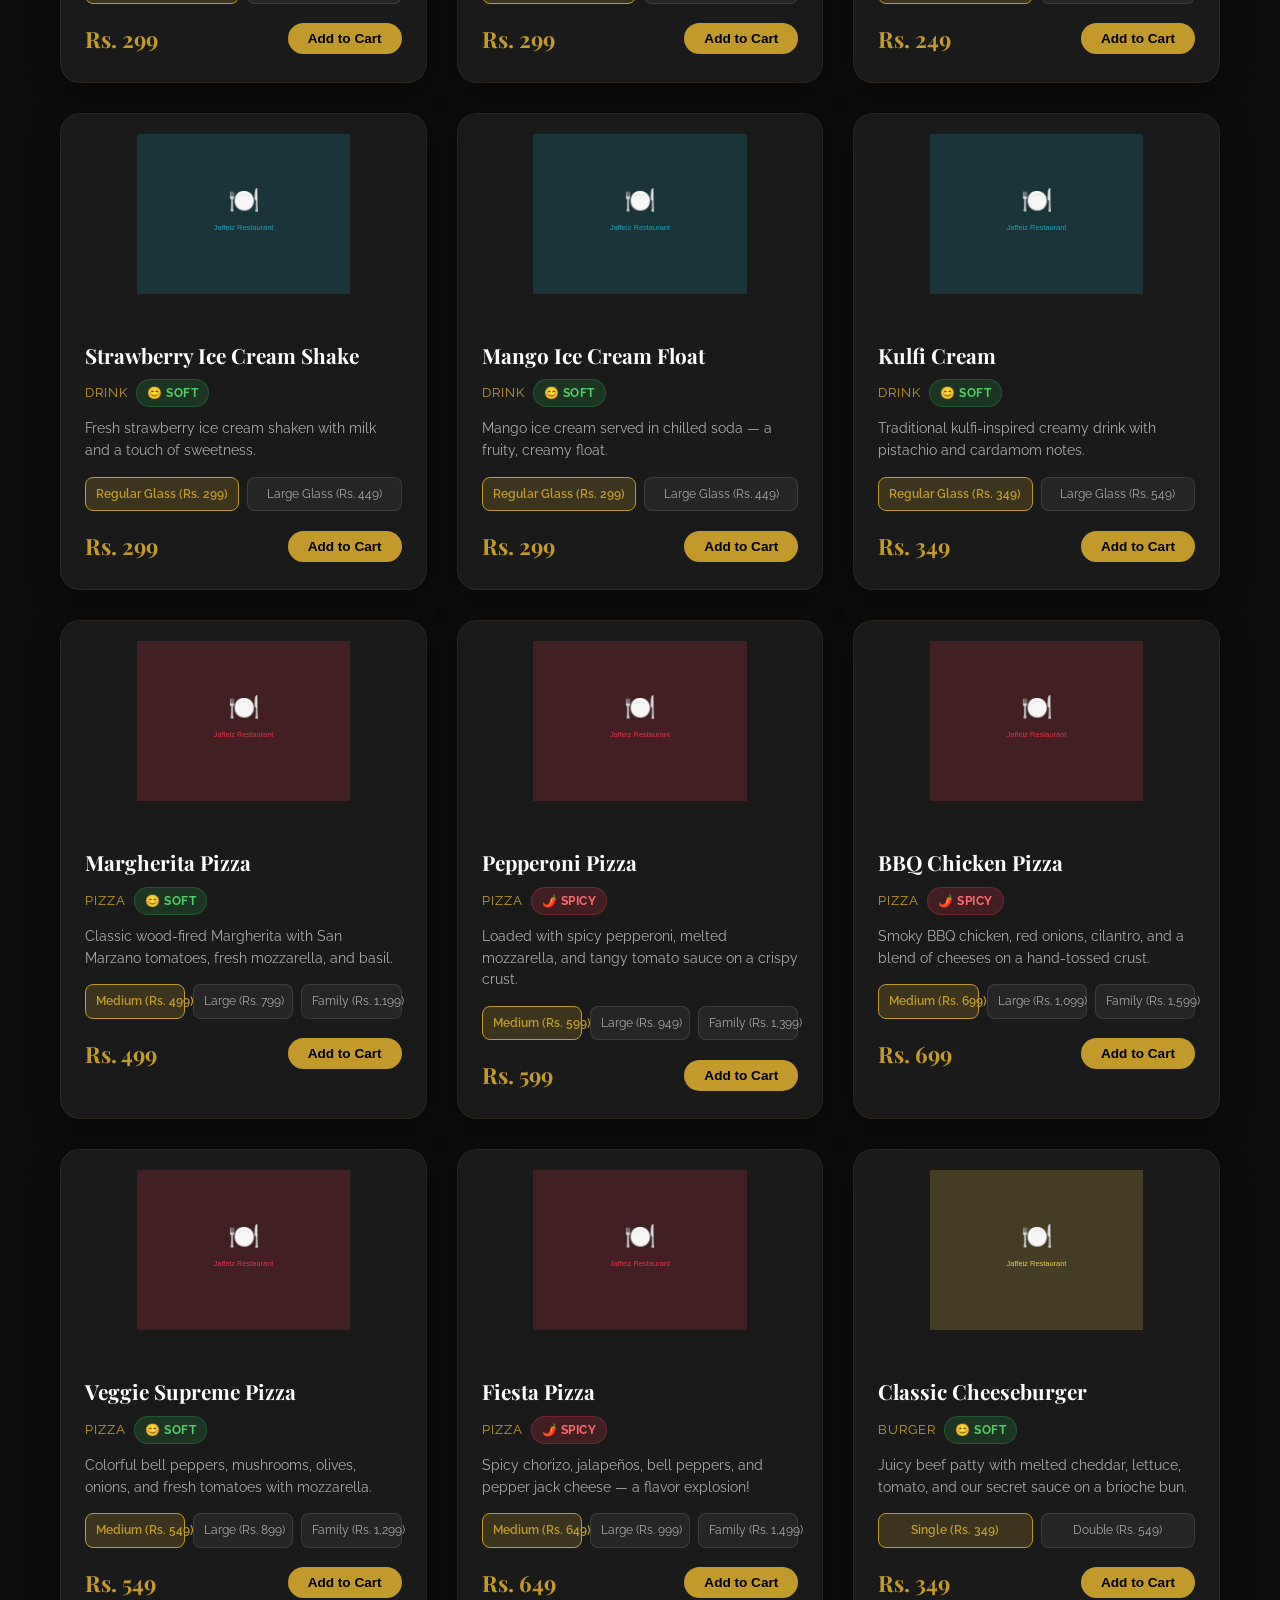
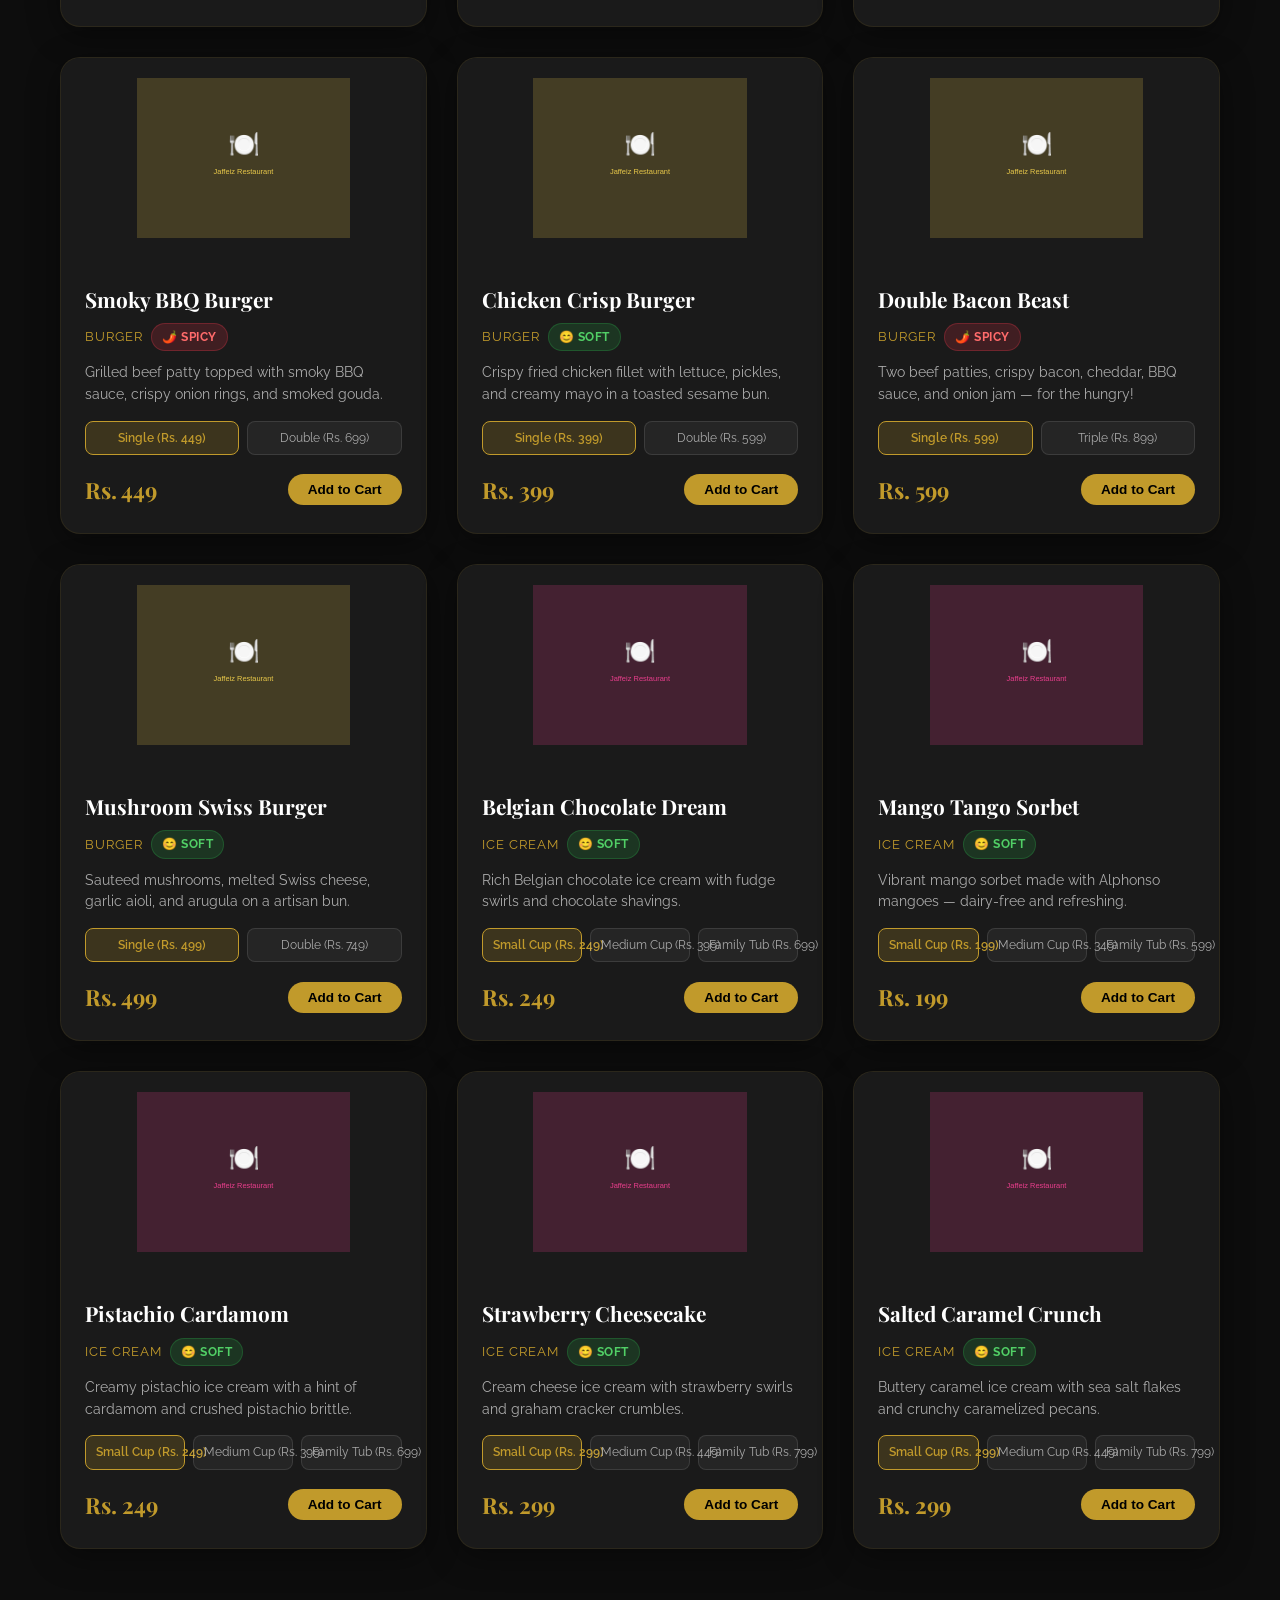
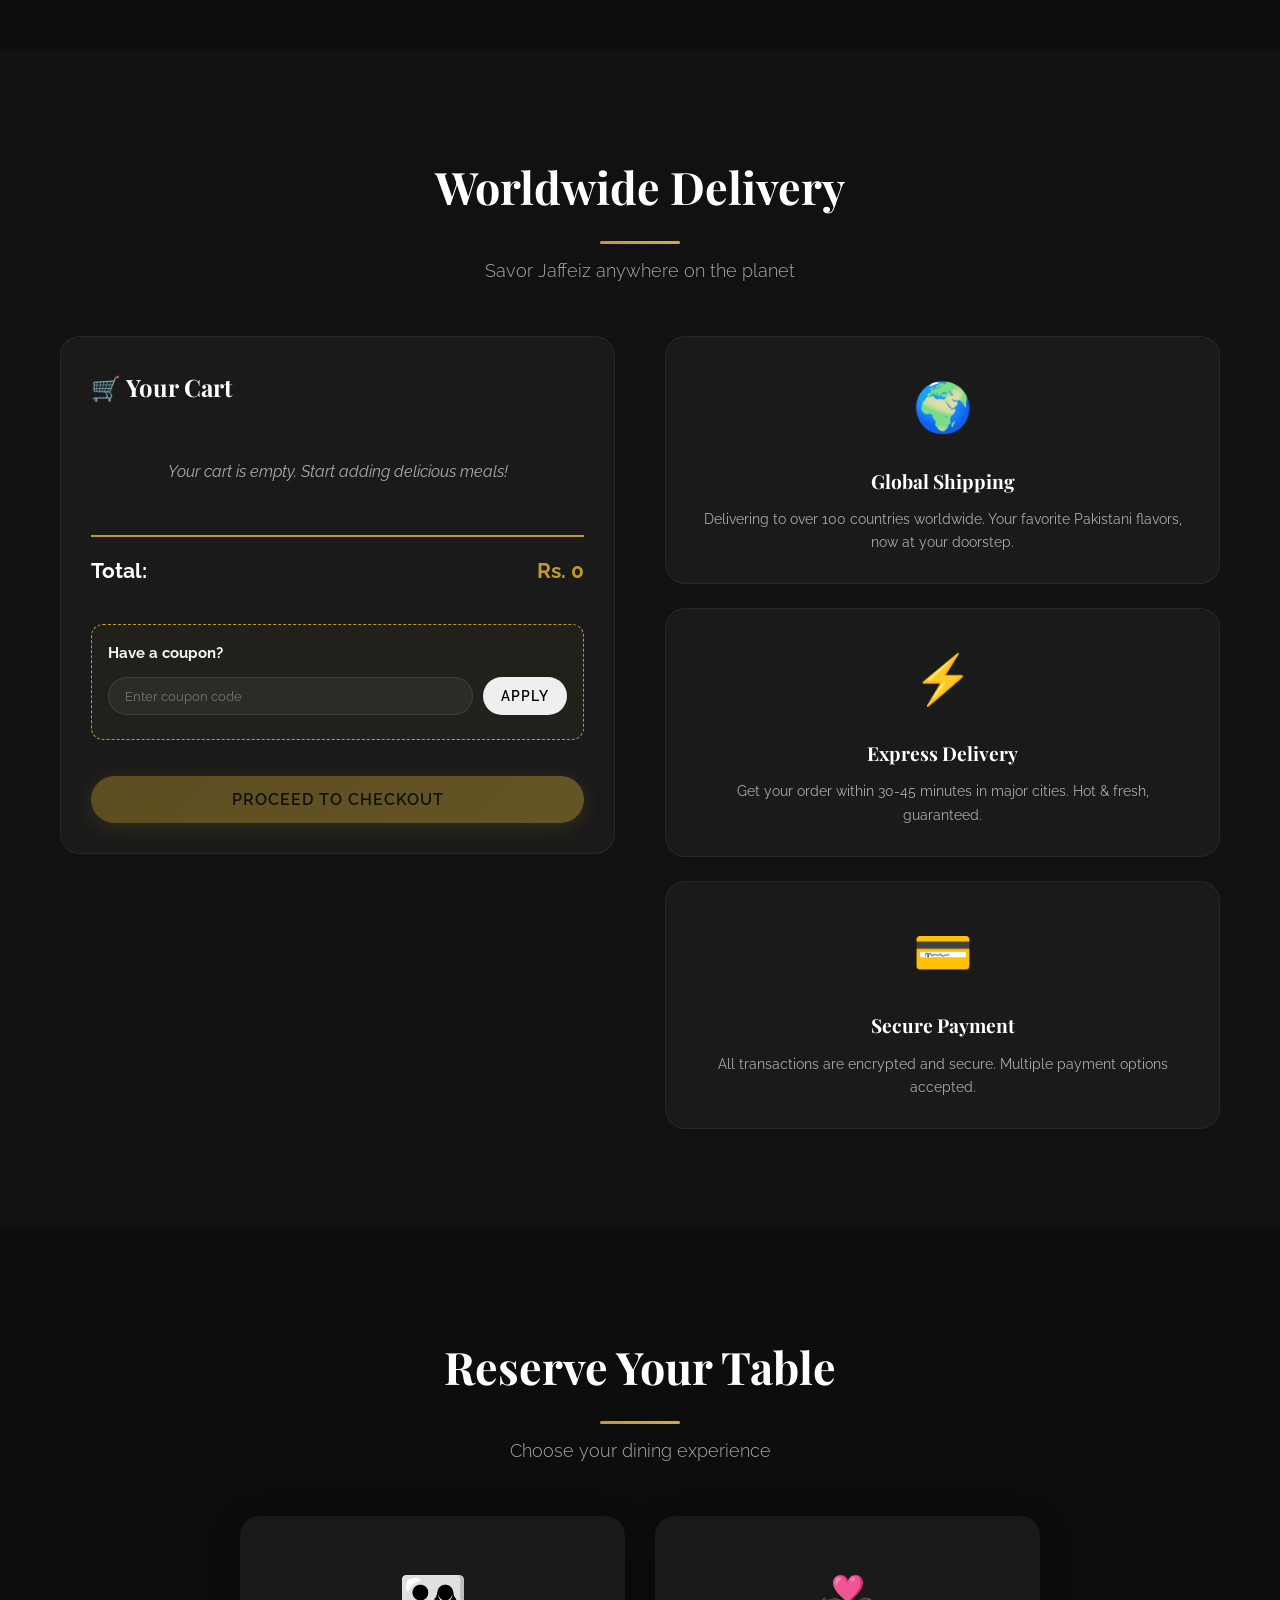
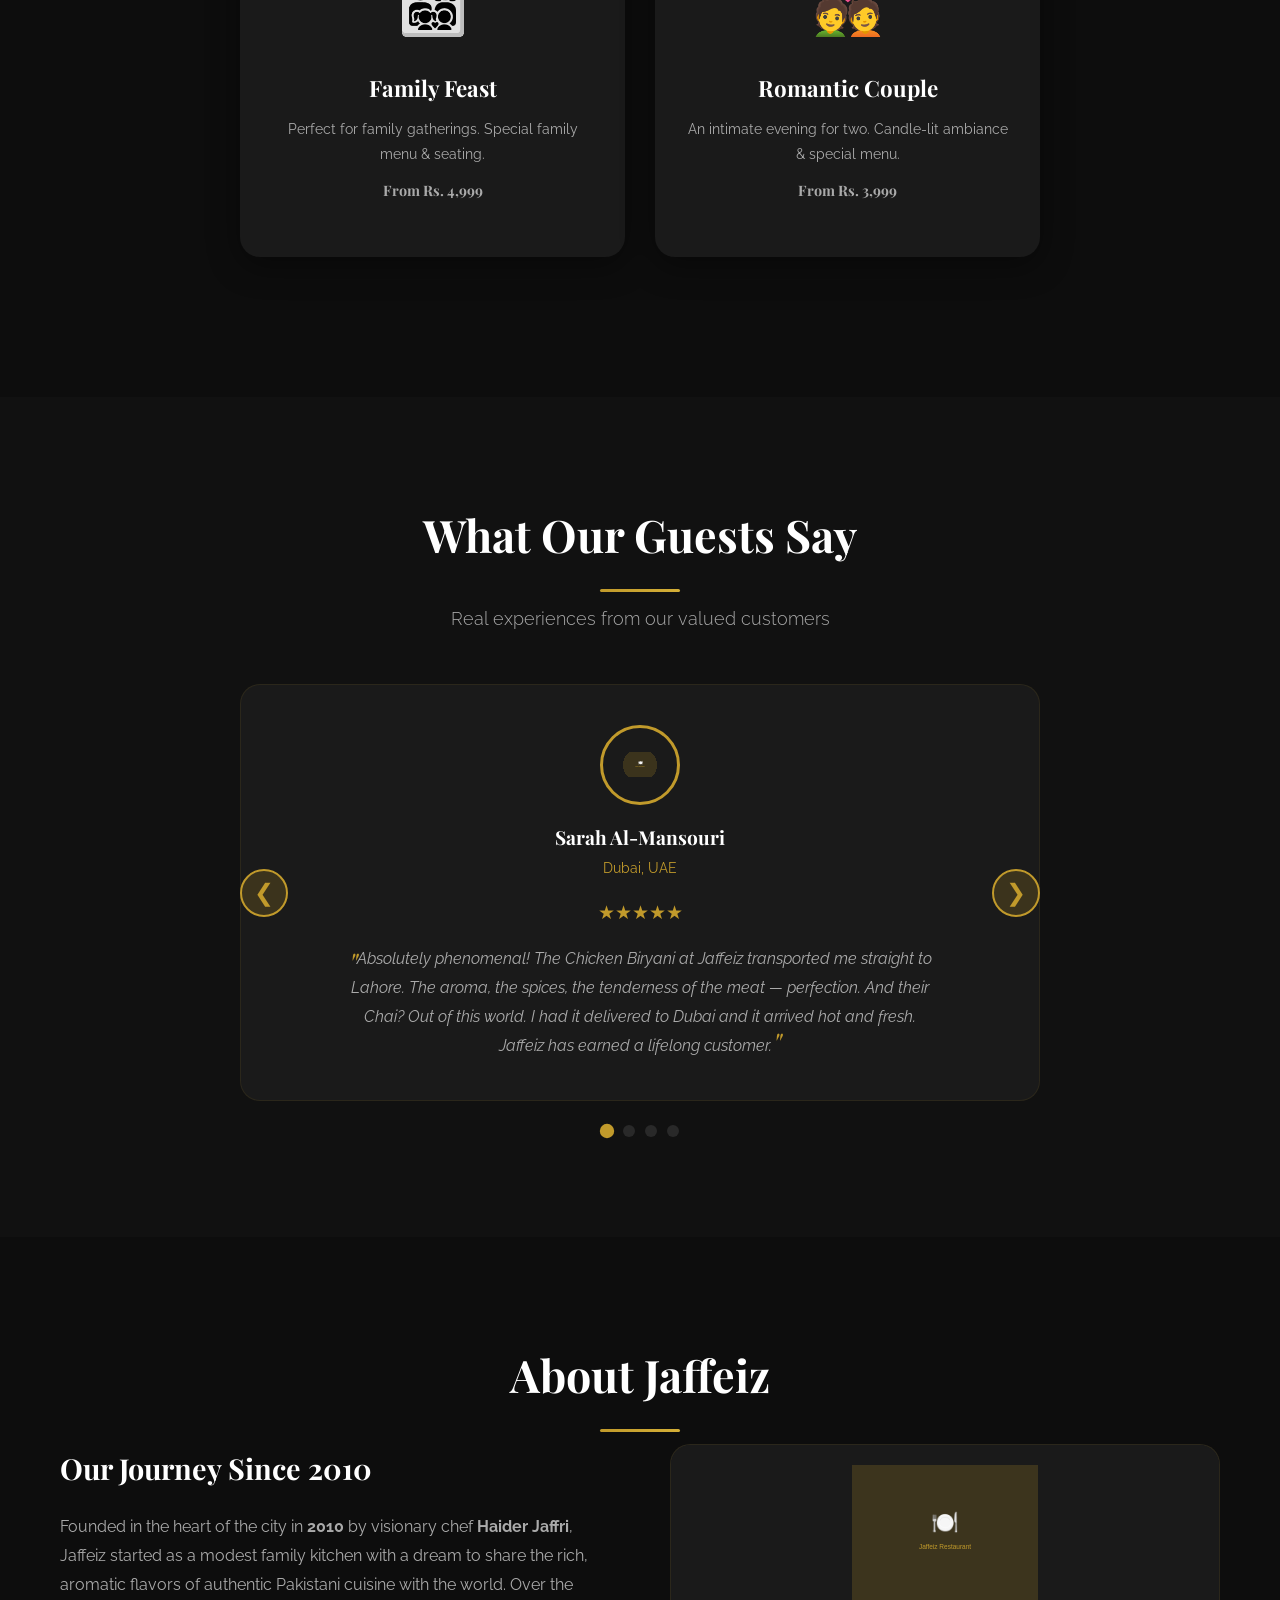
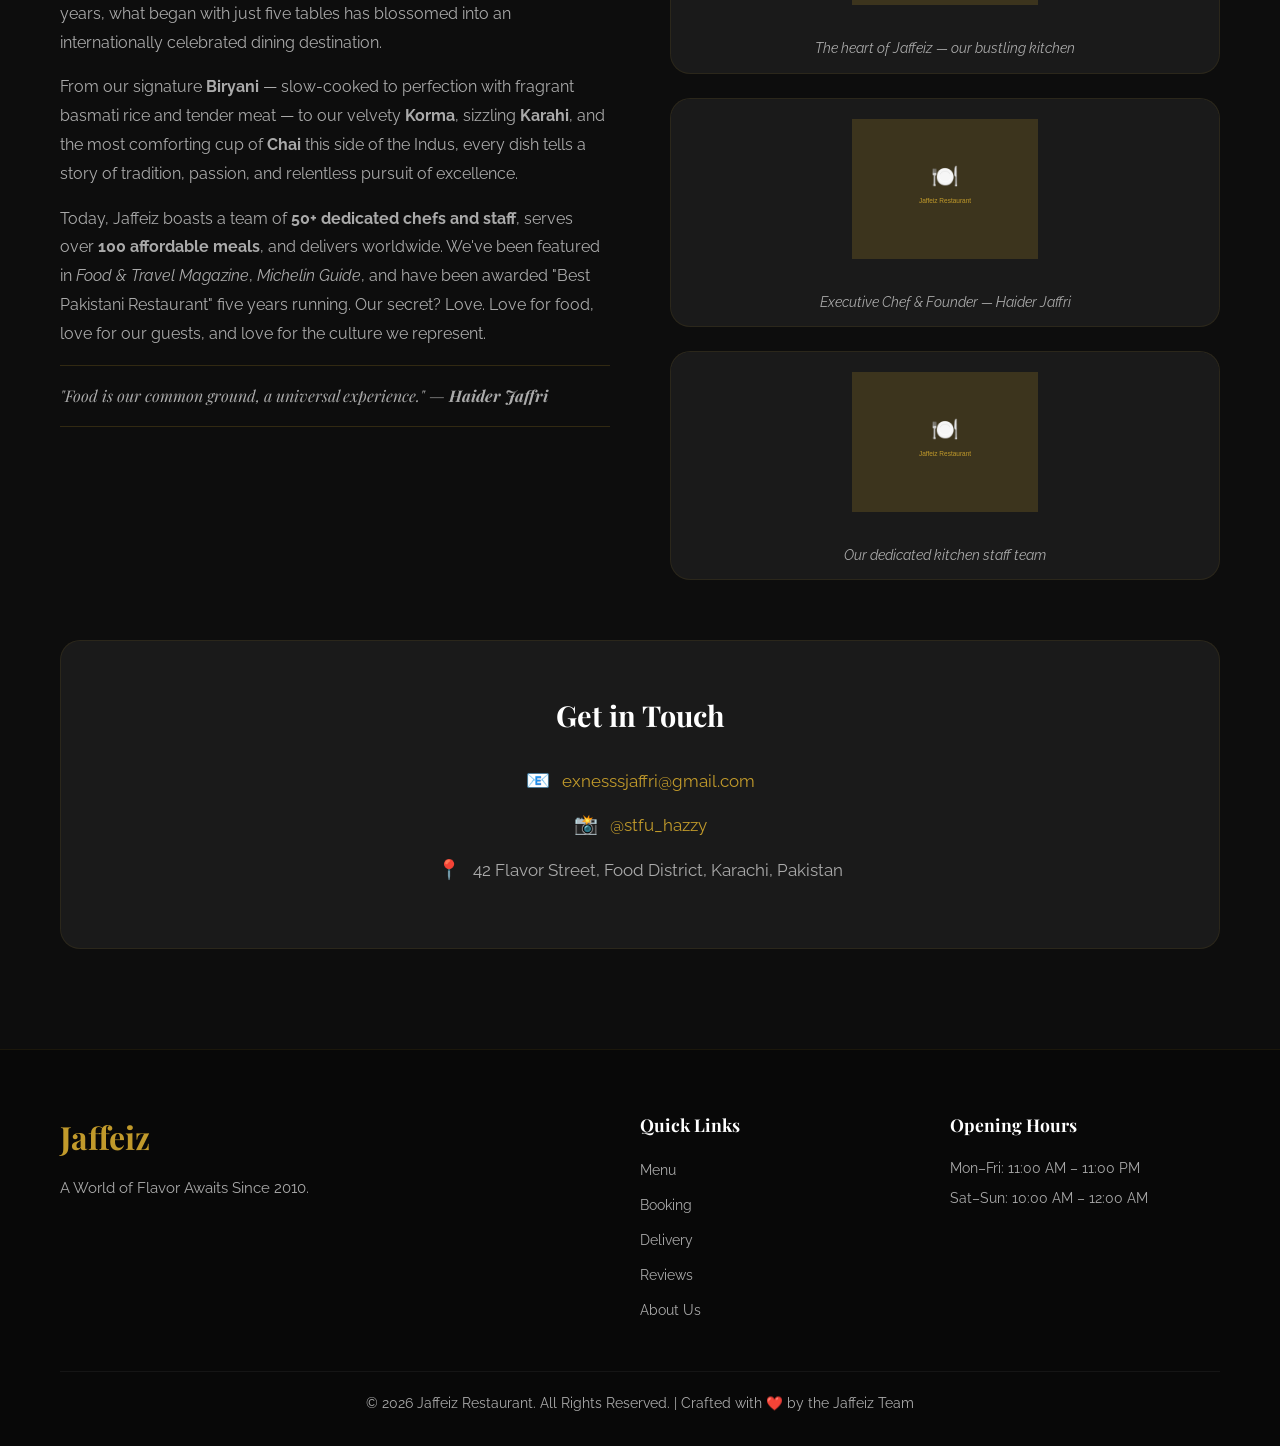
==== commit 788fa89d: "haider" ====
--- a/jaffeiz restaurant/index.html
+++ b/jaffeiz restaurant/index.html
@@ -122,7 +122,7 @@
                     </div>
                     <div class="cart-total" id="cart-total">
                         <span>Total:</span>
-                        <span id="total-price">$0.00</span>
+                        <span id="total-price">Rs. 0</span>
                     </div>
 
                     <!-- Coupon System -->
@@ -208,13 +208,13 @@
                         <div class="booking-icon">👨‍👩‍👧‍👦</div>
                         <h3>Family Feast</h3>
                         <p>Perfect for family gatherings. Special family menu & seating.</p>
-                        <p class="booking-price">From $49.99</p>
+                        <p class="booking-price">From Rs. 4,999</p>
                     </div>
                     <div class="booking-type-card" data-type="romantic">
                         <div class="booking-icon">💑</div>
                         <h3>Romantic Couple</h3>
                         <p>An intimate evening for two. Candle-lit ambiance & special menu.</p>
-                        <p class="booking-price">From $39.99</p>
+                        <p class="booking-price">From Rs. 3,999</p>
                     </div>
                 </div>
 
--- a/jaffeiz restaurant/styles.css
+++ b/jaffeiz restaurant/styles.css
@@ -656,6 +656,86 @@
     to { opacity: 1; transform: translateY(0); }
 }
 
+/* ---- Flavor Badges ---- */
+.menu-item-badges {
+    display: flex;
+    align-items: center;
+    gap: 8px;
+    margin-bottom: 10px;
+    flex-wrap: wrap;
+}
+
+.menu-item-badges .menu-item-category {
+    margin-bottom: 0;
+}
+
+.flavor-badge {
+    display: inline-flex;
+    align-items: center;
+    gap: 4px;
+    padding: 3px 10px;
+    border-radius: 50px;
+    font-size: 0.75rem;
+    font-weight: 700;
+    text-transform: uppercase;
+    letter-spacing: 0.5px;
+}
+
+.flavor-badge.spicy {
+    background: rgba(220, 53, 69, 0.2);
+    color: #ff6b6b;
+    border: 1px solid rgba(220, 53, 69, 0.3);
+}
+
+.flavor-badge.soft {
+    background: rgba(40, 167, 69, 0.2);
+    color: #51cf66;
+    border: 1px solid rgba(40, 167, 69, 0.3);
+}
+
+/* ---- Size Selector ---- */
+.size-selector {
+    display: flex;
+    gap: 8px;
+    margin-bottom: 16px;
+    flex-wrap: wrap;
+}
+
+.size-option {
+    flex: 1;
+    min-width: 80px;
+}
+
+.size-option input[type="radio"] {
+    display: none;
+}
+
+.size-label {
+    display: block;
+    padding: 6px 10px;
+    text-align: center;
+    background: rgba(255,255,255,0.05);
+    border: 1px solid rgba(255,255,255,0.1);
+    border-radius: 8px;
+    font-size: 0.75rem;
+    color: var(--color-text-muted);
+    cursor: pointer;
+    transition: var(--transition);
+    white-space: nowrap;
+}
+
+.size-option.selected .size-label {
+    background: rgba(193, 154, 43, 0.2);
+    border-color: var(--color-primary);
+    color: var(--color-primary);
+    font-weight: 600;
+}
+
+.size-option:hover .size-label {
+    border-color: var(--color-primary);
+    color: var(--color-primary);
+}
+
 /* ---- Cart Billing Section ---- */
 .cart-billing {
     margin-top: 24px;
